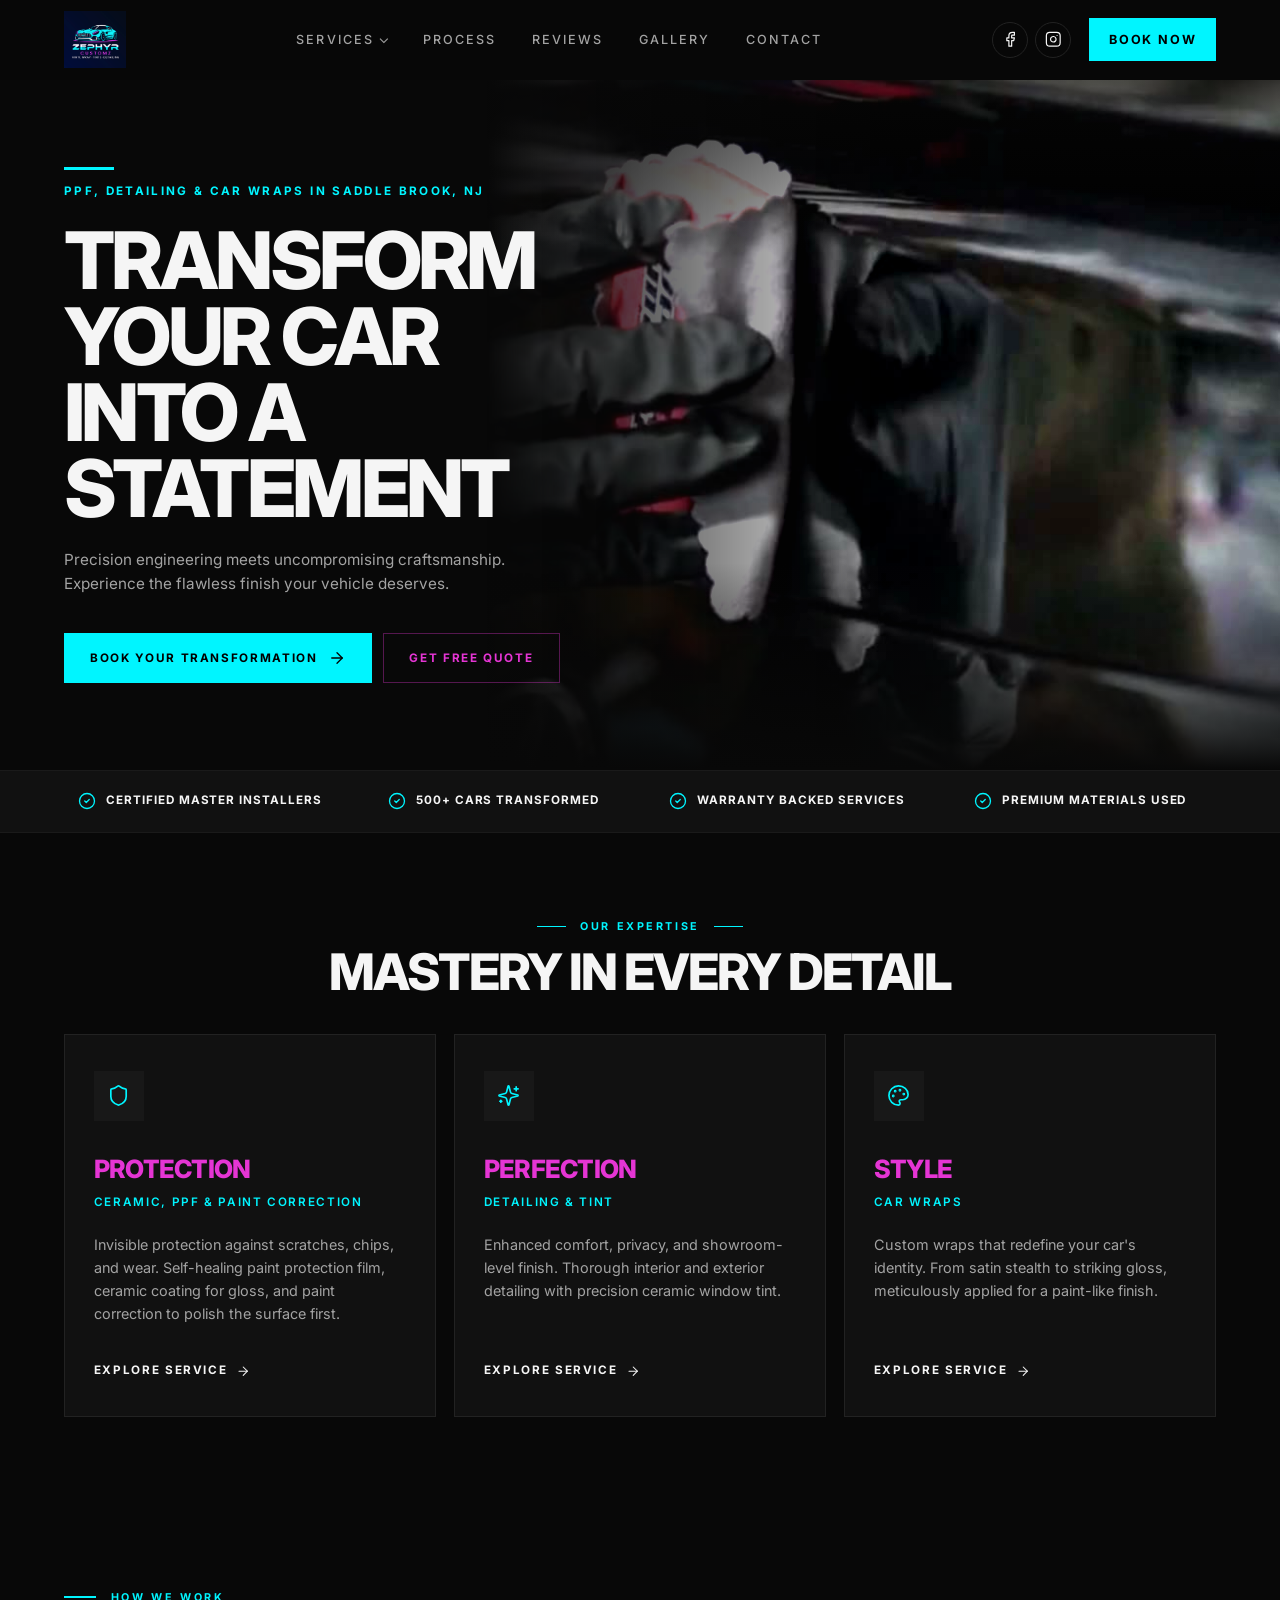
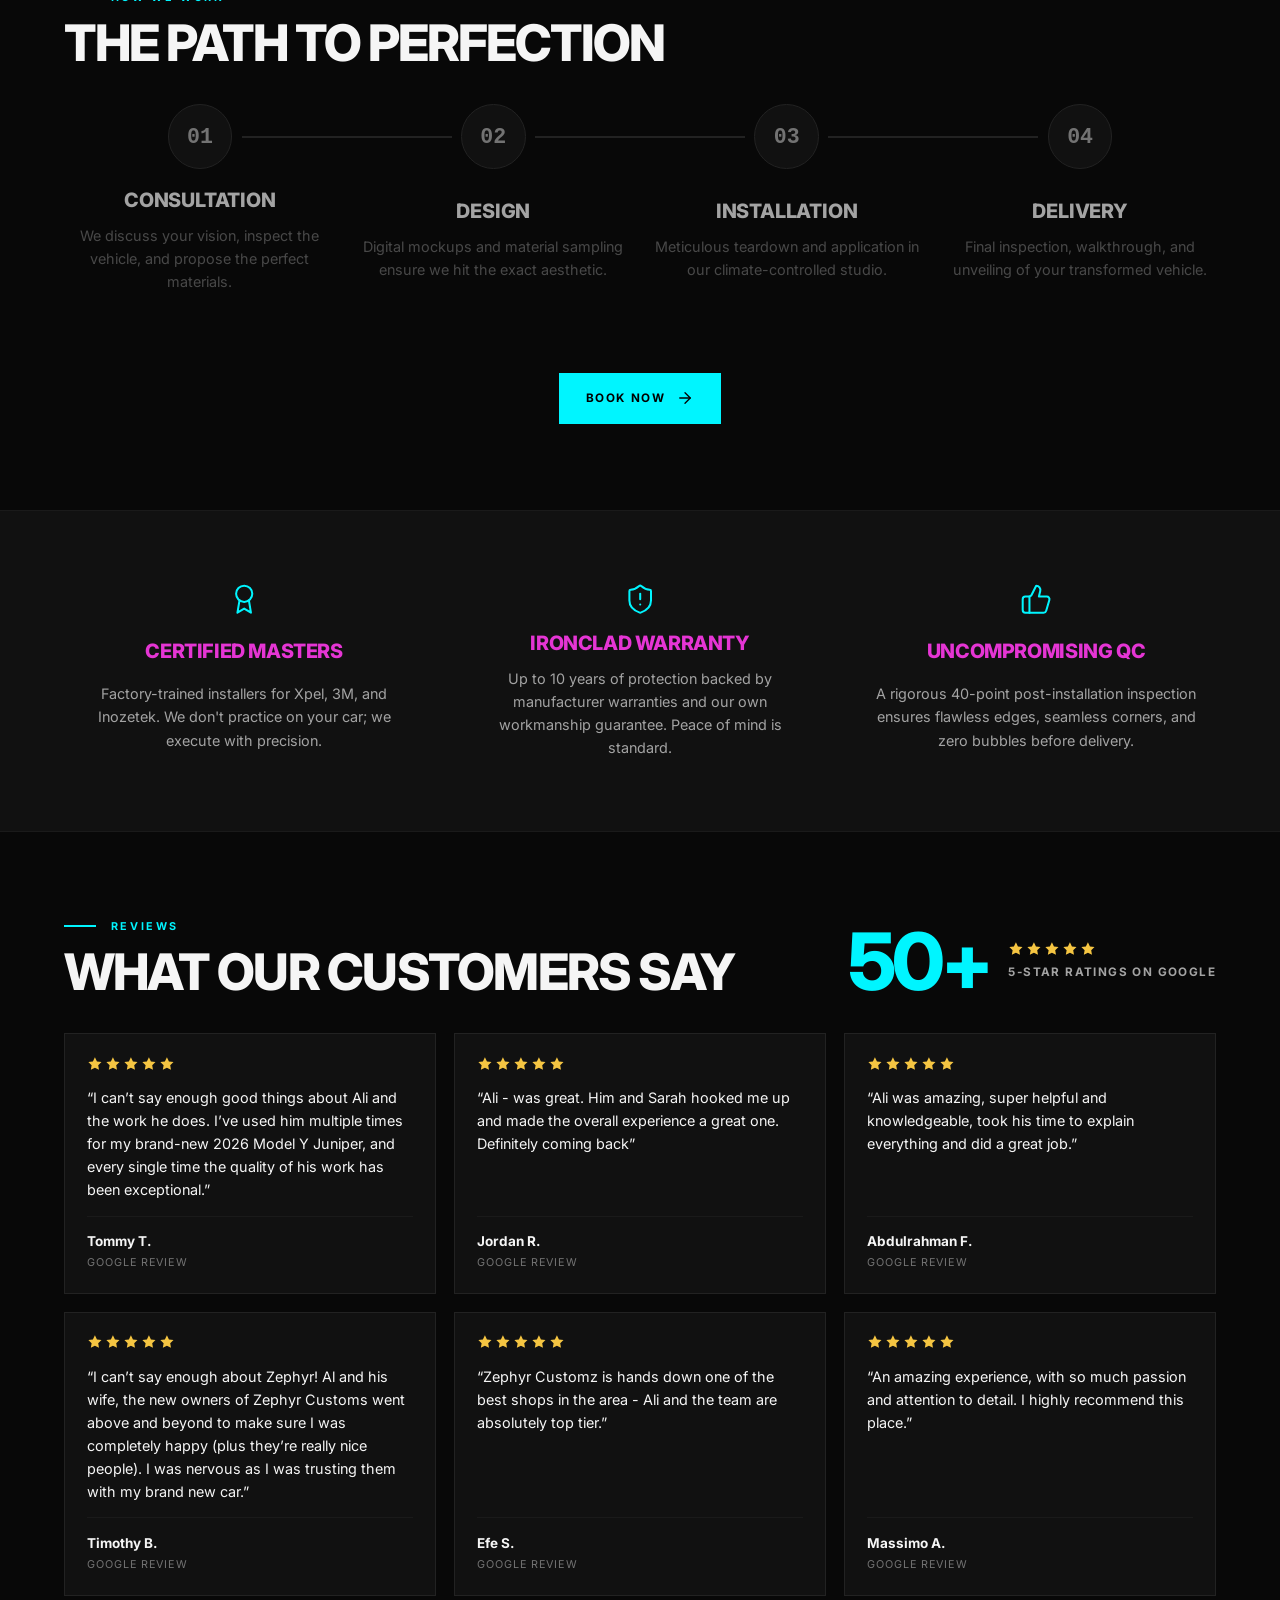
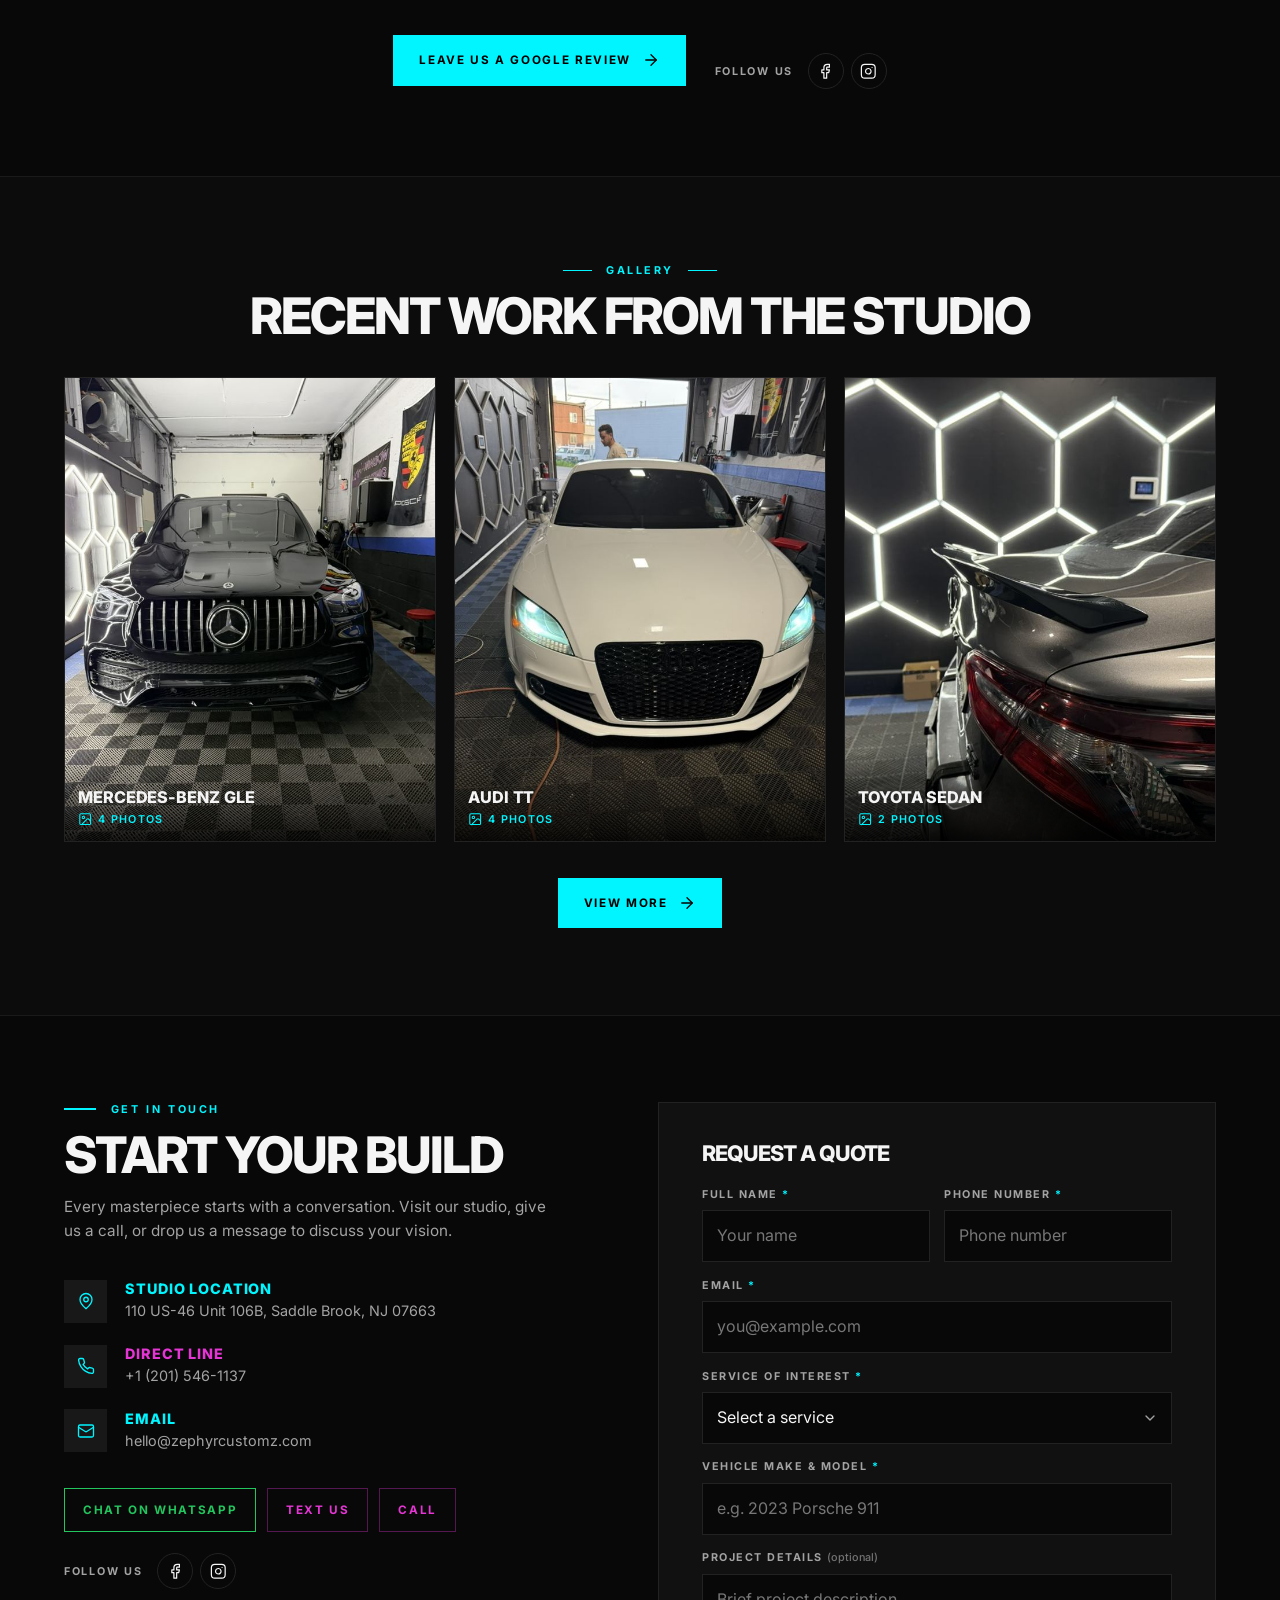
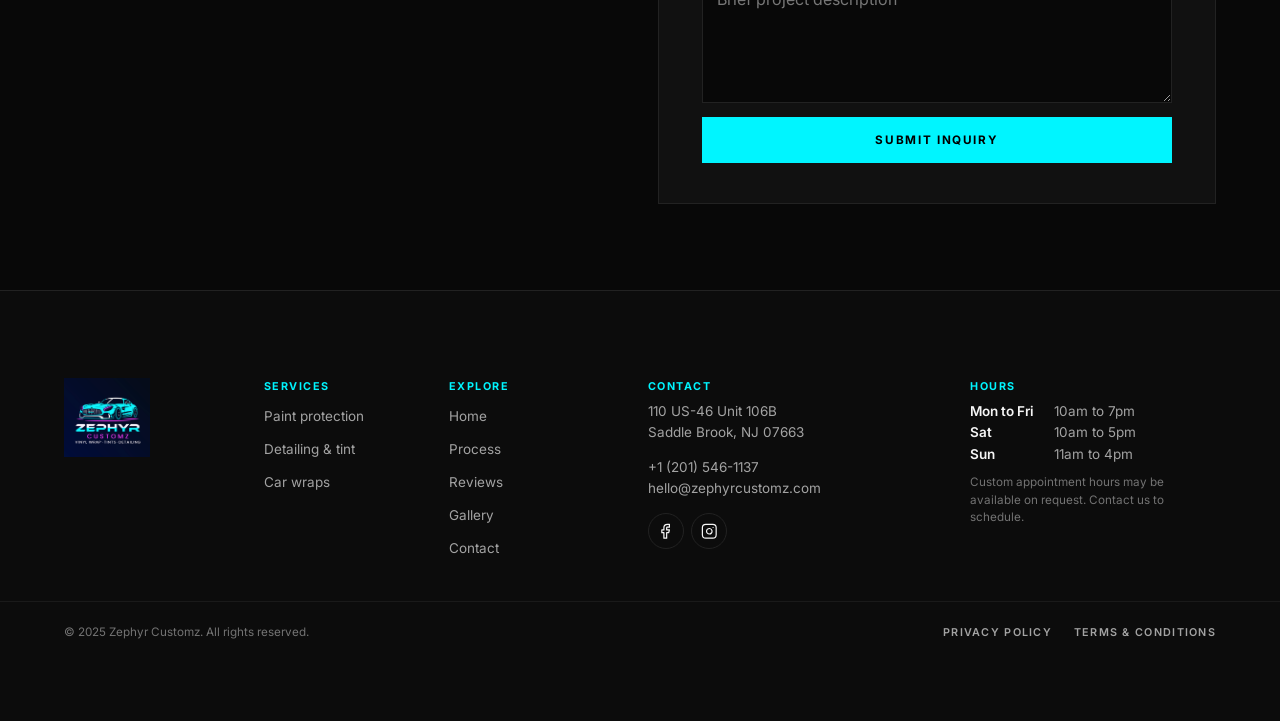
==== index.html @ 871eba05 "Initial commit: Zephyr Customz website Static HTML, CSS and JS site for Zephyr Customz (car wraps, P" ====
<!DOCTYPE html>
<html lang="en">
<head>
<meta charset="utf-8">
<meta name="viewport" content="width=device-width, initial-scale=1, viewport-fit=cover">
<title>PPF, Detailing &amp; Car Wraps in Saddle Brook, NJ | Zephyr Customz</title>
<meta name="description" content="Zephyr Customz is a Saddle Brook, NJ studio for paint protection film (PPF), ceramic coating, paint correction, detailing, tint and custom car wraps. Get a free quote today.">
<meta name="theme-color" content="#080808">
<link rel="canonical" href="https://zephyrcustomz.com/">

<meta property="og:type" content="website">
<meta property="og:site_name" content="Zephyr Customz">
<meta property="og:title" content="PPF, Detailing &amp; Car Wraps in Saddle Brook, NJ | Zephyr Customz">
<meta property="og:description" content="PPF, ceramic coating, paint correction, detailing, tint and custom car wraps in Saddle Brook, NJ. Free quotes.">
<meta property="og:url" content="https://zephyrcustomz.com/">
<meta property="og:image" content="https://zephyrcustomz.com/assets/images/og.jpg">
<meta property="og:image:width" content="1200">
<meta property="og:image:height" content="630">
<meta name="twitter:card" content="summary_large_image">
<meta name="twitter:title" content="PPF, Detailing &amp; Car Wraps in Saddle Brook, NJ | Zephyr Customz">
<meta name="twitter:description" content="PPF, ceramic coating, paint correction, detailing, tint and custom car wraps in Saddle Brook, NJ. Free quotes.">
<meta name="twitter:image" content="https://zephyrcustomz.com/assets/images/og.jpg">

<link rel="icon" href="favicon.svg" type="image/svg+xml">
<link rel="icon" href="favicon.ico" sizes="48x48">
<link rel="icon" href="favicon-32.png" type="image/png" sizes="32x32">
<link rel="apple-touch-icon" href="apple-touch-icon.png">
<link rel="manifest" href="site.webmanifest">

<link rel="preconnect" href="https://fonts.googleapis.com">
<link rel="preconnect" href="https://fonts.gstatic.com" crossorigin>
<link href="https://fonts.googleapis.com/css2?family=Inter:wght@400;500;600;700;800&display=swap" rel="stylesheet">
<link rel="stylesheet" href="css/style.css">

<script type="application/ld+json">
{
  "@context": "https://schema.org",
  "@type": ["LocalBusiness", "AutomotiveBusiness"],
  "name": "Zephyr Customz",
  "description": "Paint protection film (PPF), ceramic coating, paint correction, detailing, tint and custom car wraps in Saddle Brook, NJ.",
  "url": "https://zephyrcustomz.com/",
  "image": "https://zephyrcustomz.com/assets/images/og.jpg",
  "logo": "https://zephyrcustomz.com/assets/images/logo.png",
  "telephone": "+1-201-546-1137",
  "sameAs": [
    "https://www.facebook.com/p/Zephyr-Customz-61579824745924/",
    "https://www.instagram.com/zephyrcustomznj/"
  ],
  "email": "hello@zephyrcustomz.com",
  "address": {
    "@type": "PostalAddress",
    "streetAddress": "110 US-46 Unit 106B",
    "addressLocality": "Saddle Brook",
    "addressRegion": "NJ",
    "postalCode": "07663",
    "addressCountry": "US"
  },
  "areaServed": "Saddle Brook, NJ and surrounding areas",
  "openingHoursSpecification": [
    { "@type": "OpeningHoursSpecification", "dayOfWeek": ["Monday", "Tuesday", "Wednesday", "Thursday", "Friday"], "opens": "10:00", "closes": "19:00" },
    { "@type": "OpeningHoursSpecification", "dayOfWeek": "Saturday", "opens": "10:00", "closes": "17:00" },
    { "@type": "OpeningHoursSpecification", "dayOfWeek": "Sunday", "opens": "11:00", "closes": "16:00" }
  ],
  "priceRange": "$$"
}
</script>
</head>
<body>

<svg class="sprite" aria-hidden="true" focusable="false" xmlns="http://www.w3.org/2000/svg">
  <symbol id="i-palette" viewBox="0 0 24 24"><circle cx="13.5" cy="6.5" r=".6"/><circle cx="17.5" cy="10.5" r=".6"/><circle cx="8.5" cy="7.5" r=".6"/><circle cx="6.5" cy="12.5" r=".6"/><path d="M12 2C6.5 2 2 6.5 2 12s4.5 10 10 10c.93 0 1.65-.75 1.65-1.69 0-.44-.18-.83-.44-1.12-.29-.29-.44-.65-.44-1.13a1.64 1.64 0 0 1 1.67-1.67h2c3.05 0 5.55-2.5 5.55-5.55C21.97 6.01 17.46 2 12 2z"/></symbol>
  <symbol id="i-shield" viewBox="0 0 24 24"><path d="M20 13c0 5-3.5 7.5-7.66 8.95a1 1 0 0 1-.67-.01C7.5 20.5 4 18 4 13V6a1 1 0 0 1 1-1c2 0 4.5-1.2 6.24-2.72a1.17 1.17 0 0 1 1.52 0C14.51 3.81 17 5 19 5a1 1 0 0 1 1 1z"/></symbol>
  <symbol id="i-shield-check" viewBox="0 0 24 24"><path d="M20 13c0 5-3.5 7.5-7.66 8.95a1 1 0 0 1-.67-.01C7.5 20.5 4 18 4 13V6a1 1 0 0 1 1-1c2 0 4.5-1.2 6.24-2.72a1.17 1.17 0 0 1 1.52 0C14.51 3.81 17 5 19 5a1 1 0 0 1 1 1z"/><path d="m9 12 2 2 4-4"/></symbol>
  <symbol id="i-sparkles" viewBox="0 0 24 24"><path d="M9.94 15.5A2 2 0 0 0 8.5 14.06l-6.14-1.58a.5.5 0 0 1 0-.96L8.5 9.94A2 2 0 0 0 9.94 8.5l1.58-6.14a.5.5 0 0 1 .96 0L14.06 8.5a2 2 0 0 0 1.44 1.44l6.14 1.58a.5.5 0 0 1 0 .96L15.5 14.06a2 2 0 0 0-1.44 1.44l-1.58 6.14a.5.5 0 0 1-.96 0z"/><path d="M20 3v4"/><path d="M22 5h-4"/><path d="M4 17v2"/><path d="M5 18H3"/></symbol>
  <symbol id="i-pin" viewBox="0 0 24 24"><path d="M20 10c0 5-5.54 10.19-7.4 11.8a1 1 0 0 1-1.2 0C9.54 20.19 4 15 4 10a8 8 0 0 1 16 0"/><circle cx="12" cy="10" r="3"/></symbol>
  <symbol id="i-phone" viewBox="0 0 24 24"><path d="M22 16.92v3a2 2 0 0 1-2.18 2 19.79 19.79 0 0 1-8.63-3.07 19.5 19.5 0 0 1-6-6 19.79 19.79 0 0 1-3.07-8.67A2 2 0 0 1 4.11 2h3a2 2 0 0 1 2 1.72c.13.96.36 1.9.7 2.81a2 2 0 0 1-.45 2.11L8.09 9.91a16 16 0 0 0 6 6l1.27-1.27a2 2 0 0 1 2.11-.45c.91.34 1.85.57 2.81.7A2 2 0 0 1 22 16.92z"/></symbol>
  <symbol id="i-mail" viewBox="0 0 24 24"><rect width="20" height="16" x="2" y="4" rx="2"/><path d="m22 7-8.97 5.7a1.94 1.94 0 0 1-2.06 0L2 7"/></symbol>
  <symbol id="i-chat" viewBox="0 0 24 24"><path d="M7.9 20A9 9 0 1 0 4 16.1L2 22z"/></symbol>
  <symbol id="i-sms" viewBox="0 0 24 24"><path d="M21 15a2 2 0 0 1-2 2H7l-4 4V5a2 2 0 0 1 2-2h14a2 2 0 0 1 2 2z"/></symbol>
  <symbol id="i-arrow" viewBox="0 0 24 24"><path d="M5 12h14"/><path d="m12 5 7 7-7 7"/></symbol>
  <symbol id="i-x" viewBox="0 0 24 24"><path d="M18 6 6 18"/><path d="m6 6 12 12"/></symbol>
  <symbol id="i-left" viewBox="0 0 24 24"><path d="m15 18-6-6 6-6"/></symbol>
  <symbol id="i-right" viewBox="0 0 24 24"><path d="m9 18 6-6-6-6"/></symbol>
  <symbol id="i-target" viewBox="0 0 24 24"><circle cx="12" cy="12" r="10"/><path d="M22 12h-4"/><path d="M6 12H2"/><path d="M12 6V2"/><path d="M12 22v-4"/></symbol>
  <symbol id="i-layers" viewBox="0 0 24 24"><path d="M12.83 2.18a2 2 0 0 0-1.66 0L2.6 6.08a1 1 0 0 0 0 1.83l8.58 3.91a2 2 0 0 0 1.66 0l8.58-3.9a1 1 0 0 0 0-1.83z"/><path d="M2 12a1 1 0 0 0 .58.91l8.6 3.91a2 2 0 0 0 1.65 0l8.58-3.9A1 1 0 0 0 22 12"/><path d="M2 17a1 1 0 0 0 .58.91l8.6 3.91a2 2 0 0 0 1.65 0l8.58-3.9A1 1 0 0 0 22 17"/></symbol>
  <symbol id="i-clock" viewBox="0 0 24 24"><circle cx="12" cy="12" r="10"/><path d="M12 6v6l4 2"/></symbol>
  <symbol id="i-image" viewBox="0 0 24 24"><rect width="18" height="18" x="3" y="3" rx="2"/><circle cx="9" cy="9" r="2"/><path d="m21 15-3.09-3.09a2 2 0 0 0-2.82 0L6 21"/></symbol>
  <symbol id="i-facebook" viewBox="0 0 24 24"><path d="M18 2h-3a5 5 0 0 0-5 5v3H7v4h3v8h4v-8h3l1-4h-4V7a1 1 0 0 1 1-1h3z"/></symbol>
  <symbol id="i-instagram" viewBox="0 0 24 24"><rect width="20" height="20" x="2" y="2" rx="5" ry="5"/><path d="M16 11.37A4 4 0 1 1 12.63 8 4 4 0 0 1 16 11.37z"/><path d="M17.5 6.5h.01"/></symbol>
  <symbol id="i-award" viewBox="0 0 24 24"><circle cx="12" cy="8" r="6"/><path d="M15.48 12.89 17 22l-5-3-5 3 1.52-9.11"/></symbol>
  <symbol id="i-shield-alert" viewBox="0 0 24 24"><path d="M20 13c0 5-3.5 7.5-7.66 8.95a1 1 0 0 1-.67-.01C7.5 20.5 4 18 4 13V6a1 1 0 0 1 1-1c2 0 4.5-1.2 6.24-2.72a1.17 1.17 0 0 1 1.52 0C14.51 3.81 17 5 19 5a1 1 0 0 1 1 1z"/><path d="M12 8v4"/><path d="M12 16h.01"/></symbol>
  <symbol id="i-thumbs-up" viewBox="0 0 24 24"><path d="M7 10v12"/><path d="M15 5.88 14 10h5.83a2 2 0 0 1 1.92 2.56l-2.33 8A2 2 0 0 1 17.5 22H4a2 2 0 0 1-2-2v-8a2 2 0 0 1 2-2h2.76a2 2 0 0 0 1.79-1.11L12 2a3.13 3.13 0 0 1 3 3.88Z"/></symbol>
  <symbol id="i-check-circle" viewBox="0 0 24 24"><circle cx="12" cy="12" r="10"/><path d="m9 12 2 2 4-4"/></symbol>
  <symbol id="i-video" viewBox="0 0 24 24"><path d="m16 13 5.22 3.48a.5.5 0 0 0 .78-.42V7.87a.5.5 0 0 0-.75-.43L16 10.5"/><rect x="2" y="6" width="14" height="12" rx="2"/></symbol>
  <symbol id="i-play" viewBox="0 0 24 24"><path d="M6 4v16l14-8z"/></symbol>
  <symbol id="i-star" viewBox="0 0 24 24"><path d="M12 2l3.09 6.26L22 9.27l-5 4.87 1.18 6.88L12 17.77l-6.18 3.25L7 14.14 2 9.27l6.91-1.01z"/></symbol>
</svg>

<a class="skip-link" href="#main">Skip to main content</a>

<header class="site-header" id="top">
  <div class="nav">
    <a class="brand" href="#top" aria-label="Zephyr Customz, back to top">
      <img src="assets/images/logo.png" alt="Zephyr Customz logo" width="64" height="59">
    </a>

    <nav class="nav__menu" id="site-nav" aria-label="Primary">
      <ul>
        <li class="has-sub">
          <a href="#services">Services</a>
          <ul class="subnav" aria-label="Services">
            <li><a href="paint-protection.html"><span class="subnav__title">Paint protection</span><span class="subnav__text">Ceramic, PPF and paint correction</span></a></li>
            <li><a href="detailing-tint.html"><span class="subnav__title">Detailing &amp; tint</span><span class="subnav__text">Showroom finish and ceramic tint</span></a></li>
            <li><a href="car-wraps.html"><span class="subnav__title">Car wraps</span><span class="subnav__text">Color change and custom finishes</span></a></li>
          </ul>
        </li>
        <li><a href="#process">Process</a></li>
        <li><a href="#reviews">Reviews</a></li>
        <li><a href="gallery.html">Gallery</a></li>
        <li><a href="#contact">Contact</a></li>
      </ul>
      <ul class="social social--menu" aria-label="Zephyr Customz on social media">
        <li><a class="social__link" href="https://www.facebook.com/p/Zephyr-Customz-61579824745924/" target="_blank" rel="noopener" aria-label="Zephyr Customz on Facebook"><svg class="icon" aria-hidden="true"><use href="#i-facebook"/></svg></a></li>
        <li><a class="social__link" href="https://www.instagram.com/zephyrcustomznj/" target="_blank" rel="noopener" aria-label="Zephyr Customz on Instagram"><svg class="icon" aria-hidden="true"><use href="#i-instagram"/></svg></a></li>
      </ul>
    </nav>

    <div class="nav__right">
      <ul class="social social--nav" aria-label="Zephyr Customz on social media">
        <li><a class="social__link" href="https://www.facebook.com/p/Zephyr-Customz-61579824745924/" target="_blank" rel="noopener" aria-label="Zephyr Customz on Facebook"><svg class="icon" aria-hidden="true"><use href="#i-facebook"/></svg></a></li>
        <li><a class="social__link" href="https://www.instagram.com/zephyrcustomznj/" target="_blank" rel="noopener" aria-label="Zephyr Customz on Instagram"><svg class="icon" aria-hidden="true"><use href="#i-instagram"/></svg></a></li>
      </ul>
      <a class="btn btn--primary nav__cta" href="#contact">Book now</a>
    </div>

    <button class="nav__toggle" type="button" aria-expanded="false" aria-controls="site-nav" aria-label="Open menu">
      <span class="nav__bars" aria-hidden="true"></span>
    </button>
  </div>
</header>

<main id="main">

  <!-- HERO -->
  <section class="hero" aria-labelledby="hero-title">
    <div class="hero__media" aria-hidden="true">
      <video class="hero__video" id="hero-video" src="assets/video/hero-lg.mp4" poster="assets/video/hero.jpg" autoplay muted loop playsinline preload="auto" width="810" height="1440"></video>
    </div>
    <div class="container hero__inner">
      <h1 id="hero-title" class="hero__title">
        <span class="eyebrow">PPF, detailing &amp; car wraps in Saddle Brook, NJ</span>
        Transform your car into a statement
      </h1>
      <p class="hero__lead">Precision engineering meets uncompromising craftsmanship. Experience the flawless finish your vehicle deserves.</p>
      <div class="hero__actions">
        <a class="btn btn--primary" href="#contact">Book your transformation
          <svg class="icon" aria-hidden="true"><use href="#i-arrow"/></svg>
        </a>
        <a class="btn btn--outline" href="#contact" data-service="Not sure yet">Get free quote</a>
      </div>
    </div>
  </section>

  <!-- TRUST BAR -->
  <div class="trust">
    <ul class="container trust__list">
      <li><svg class="icon" aria-hidden="true"><use href="#i-check-circle"/></svg>Certified master installers</li>
      <li><svg class="icon" aria-hidden="true"><use href="#i-check-circle"/></svg>500+ cars transformed</li>
      <li><svg class="icon" aria-hidden="true"><use href="#i-check-circle"/></svg>Warranty backed services</li>
      <li><svg class="icon" aria-hidden="true"><use href="#i-check-circle"/></svg>Premium materials used</li>
    </ul>
  </div>

  <!-- SERVICES -->
  <section class="section" id="services" aria-labelledby="services-title">
    <div class="container">
      <header class="section__head section__head--center">
        <p class="eyebrow eyebrow--lines">Our expertise</p>
        <h2 id="services-title">Mastery in every detail</h2>
      </header>

      <div class="cards" data-reveal-group>
        <article class="card reveal">
          <span class="card__icon"><svg class="icon" aria-hidden="true"><use href="#i-shield"/></svg></span>
          <h3 class="card__title">Protection</h3>
          <p class="card__sub">Ceramic, PPF &amp; paint correction</p>
          <p class="card__text">Invisible protection against scratches, chips, and wear. Self-healing paint protection film, ceramic coating for gloss, and paint correction to polish the surface first.</p>
          <a class="link-arrow" href="paint-protection.html">Explore service
            <svg class="icon" aria-hidden="true"><use href="#i-arrow"/></svg>
          </a>
        </article>

        <article class="card reveal">
          <span class="card__icon"><svg class="icon" aria-hidden="true"><use href="#i-sparkles"/></svg></span>
          <h3 class="card__title">Perfection</h3>
          <p class="card__sub">Detailing &amp; tint</p>
          <p class="card__text">Enhanced comfort, privacy, and showroom-level finish. Thorough interior and exterior detailing with precision ceramic window tint.</p>
          <a class="link-arrow" href="detailing-tint.html">Explore service
            <svg class="icon" aria-hidden="true"><use href="#i-arrow"/></svg>
          </a>
        </article>

        <article class="card reveal">
          <span class="card__icon"><svg class="icon" aria-hidden="true"><use href="#i-palette"/></svg></span>
          <h3 class="card__title">Style</h3>
          <p class="card__sub">Car wraps</p>
          <p class="card__text">Custom wraps that redefine your car's identity. From satin stealth to striking gloss, meticulously applied for a paint-like finish.</p>
          <a class="link-arrow" href="car-wraps.html">Explore service
            <svg class="icon" aria-hidden="true"><use href="#i-arrow"/></svg>
          </a>
        </article>
      </div>
    </div>
  </section>

  <!-- PROCESS -->
  <section class="section" id="process" aria-labelledby="process-title">
    <div class="container">
      <header class="section__head">
        <p class="eyebrow eyebrow--line">How we work</p>
        <h2 id="process-title">The path to perfection</h2>
      </header>

      <ol class="steps" id="steps">
        <li class="step reveal">
          <span class="step__num" aria-hidden="true">01</span>
          <span class="step__rail" aria-hidden="true"><span class="step__fill"></span></span>
          <div class="step__body"><h3>Consultation</h3><p>We discuss your vision, inspect the vehicle, and propose the perfect materials.</p></div>
        </li>
        <li class="step reveal">
          <span class="step__num" aria-hidden="true">02</span>
          <span class="step__rail" aria-hidden="true"><span class="step__fill"></span></span>
          <div class="step__body"><h3>Design</h3><p>Digital mockups and material sampling ensure we hit the exact aesthetic.</p></div>
        </li>
        <li class="step reveal">
          <span class="step__num" aria-hidden="true">03</span>
          <span class="step__rail" aria-hidden="true"><span class="step__fill"></span></span>
          <div class="step__body"><h3>Installation</h3><p>Meticulous teardown and application in our climate-controlled studio.</p></div>
        </li>
        <li class="step reveal">
          <span class="step__num" aria-hidden="true">04</span>
          <div class="step__body"><h3>Delivery</h3><p>Final inspection, walkthrough, and unveiling of your transformed vehicle.</p></div>
        </li>
      </ol>

      <div class="process__cta reveal">
        <a class="btn btn--primary" href="#contact">Book now
          <svg class="icon" aria-hidden="true"><use href="#i-arrow"/></svg>
        </a>
      </div>
    </div>
  </section>

  <!-- PERKS -->
  <section class="perks" aria-label="Why choose Zephyr Customz">
    <div class="container perks__grid">
      <div class="perk reveal">
        <span class="perk__icon"><svg class="icon" aria-hidden="true"><use href="#i-award"/></svg></span>
        <h3>Certified masters</h3>
        <p>Factory-trained installers for Xpel, 3M, and Inozetek. We don't practice on your car; we execute with precision.</p>
      </div>
      <div class="perk reveal">
        <span class="perk__icon"><svg class="icon" aria-hidden="true"><use href="#i-shield-alert"/></svg></span>
        <h3>Ironclad warranty</h3>
        <p>Up to 10 years of protection backed by manufacturer warranties and our own workmanship guarantee. Peace of mind is standard.</p>
      </div>
      <div class="perk reveal">
        <span class="perk__icon"><svg class="icon" aria-hidden="true"><use href="#i-thumbs-up"/></svg></span>
        <h3>Uncompromising QC</h3>
        <p>A rigorous 40-point post-installation inspection ensures flawless edges, seamless corners, and zero bubbles before delivery.</p>
      </div>
    </div>
  </section>

  <!-- REVIEWS -->
  <section class="section" id="reviews" aria-labelledby="reviews-title">
    <div class="container">
      <header class="reviews__head">
        <div>
          <p class="eyebrow eyebrow--line">Reviews</p>
          <h2 id="reviews-title">What our customers say</h2>
        </div>
        <div class="reviews__score reveal">
          <p class="reviews__big">50+</p>
          <div>
            <div class="review__stars" role="img" aria-label="5 out of 5 stars"><svg class="icon" aria-hidden="true"><use href="#i-star"/></svg><svg class="icon" aria-hidden="true"><use href="#i-star"/></svg><svg class="icon" aria-hidden="true"><use href="#i-star"/></svg><svg class="icon" aria-hidden="true"><use href="#i-star"/></svg><svg class="icon" aria-hidden="true"><use href="#i-star"/></svg></div>
            <p class="reviews__sub">5-star ratings on Google</p>
          </div>
        </div>
      </header>

      <ul class="reviews__track" tabindex="0" aria-label="Customer reviews, scroll sideways for more">
        <li class="review reveal">
          <figure>
            <div class="review__stars" role="img" aria-label="5 out of 5 stars"><svg class="icon" aria-hidden="true"><use href="#i-star"/></svg><svg class="icon" aria-hidden="true"><use href="#i-star"/></svg><svg class="icon" aria-hidden="true"><use href="#i-star"/></svg><svg class="icon" aria-hidden="true"><use href="#i-star"/></svg><svg class="icon" aria-hidden="true"><use href="#i-star"/></svg></div>
            <blockquote><p>&ldquo;I can&rsquo;t say enough good things about Ali and the work he does. I&rsquo;ve used him multiple times for my brand-new 2026 Model Y Juniper, and every single time the quality of his work has been exceptional.&rdquo;</p></blockquote>
            <figcaption><strong>Tommy T.</strong><span>Google review</span></figcaption>
          </figure>
        </li>
        <li class="review reveal">
          <figure>
            <div class="review__stars" role="img" aria-label="5 out of 5 stars"><svg class="icon" aria-hidden="true"><use href="#i-star"/></svg><svg class="icon" aria-hidden="true"><use href="#i-star"/></svg><svg class="icon" aria-hidden="true"><use href="#i-star"/></svg><svg class="icon" aria-hidden="true"><use href="#i-star"/></svg><svg class="icon" aria-hidden="true"><use href="#i-star"/></svg></div>
            <blockquote><p>&ldquo;Ali - was great. Him and Sarah hooked me up and made the overall experience a great one. Definitely coming back&rdquo;</p></blockquote>
            <figcaption><strong>Jordan R.</strong><span>Google review</span></figcaption>
          </figure>
        </li>
        <li class="review reveal">
          <figure>
            <div class="review__stars" role="img" aria-label="5 out of 5 stars"><svg class="icon" aria-hidden="true"><use href="#i-star"/></svg><svg class="icon" aria-hidden="true"><use href="#i-star"/></svg><svg class="icon" aria-hidden="true"><use href="#i-star"/></svg><svg class="icon" aria-hidden="true"><use href="#i-star"/></svg><svg class="icon" aria-hidden="true"><use href="#i-star"/></svg></div>
            <blockquote><p>&ldquo;Ali was amazing, super helpful and knowledgeable, took his time to explain everything and did a great job.&rdquo;</p></blockquote>
            <figcaption><strong>Abdulrahman F.</strong><span>Google review</span></figcaption>
          </figure>
        </li>
        <li class="review reveal">
          <figure>
            <div class="review__stars" role="img" aria-label="5 out of 5 stars"><svg class="icon" aria-hidden="true"><use href="#i-star"/></svg><svg class="icon" aria-hidden="true"><use href="#i-star"/></svg><svg class="icon" aria-hidden="true"><use href="#i-star"/></svg><svg class="icon" aria-hidden="true"><use href="#i-star"/></svg><svg class="icon" aria-hidden="true"><use href="#i-star"/></svg></div>
            <blockquote><p>&ldquo;I can&rsquo;t say enough about Zephyr! Al and his wife, the new owners of Zephyr Customs went above and beyond to make sure I was completely happy (plus they&rsquo;re really nice people). I was nervous as I was trusting them with my brand new car.&rdquo;</p></blockquote>
            <figcaption><strong>Timothy B.</strong><span>Google review</span></figcaption>
          </figure>
        </li>
        <li class="review reveal">
          <figure>
            <div class="review__stars" role="img" aria-label="5 out of 5 stars"><svg class="icon" aria-hidden="true"><use href="#i-star"/></svg><svg class="icon" aria-hidden="true"><use href="#i-star"/></svg><svg class="icon" aria-hidden="true"><use href="#i-star"/></svg><svg class="icon" aria-hidden="true"><use href="#i-star"/></svg><svg class="icon" aria-hidden="true"><use href="#i-star"/></svg></div>
            <blockquote><p>&ldquo;Zephyr Customz is hands down one of the best shops in the area - Ali and the team are absolutely top tier.&rdquo;</p></blockquote>
            <figcaption><strong>Efe S.</strong><span>Google review</span></figcaption>
          </figure>
        </li>
        <li class="review reveal">
          <figure>
            <div class="review__stars" role="img" aria-label="5 out of 5 stars"><svg class="icon" aria-hidden="true"><use href="#i-star"/></svg><svg class="icon" aria-hidden="true"><use href="#i-star"/></svg><svg class="icon" aria-hidden="true"><use href="#i-star"/></svg><svg class="icon" aria-hidden="true"><use href="#i-star"/></svg><svg class="icon" aria-hidden="true"><use href="#i-star"/></svg></div>
            <blockquote><p>&ldquo;An amazing experience, with so much passion and attention to detail. I highly recommend this place.&rdquo;</p></blockquote>
            <figcaption><strong>Massimo A.</strong><span>Google review</span></figcaption>
          </figure>
        </li>
      </ul>

      <div class="reviews__cta">
        <a class="btn btn--primary" href="https://share.google/Gs3gMd35PCqAYPMAD" target="_blank" rel="noopener">Leave us a Google review
          <svg class="icon" aria-hidden="true"><use href="#i-arrow"/></svg>
        </a>
        <div class="follow follow--inline">
          <span class="follow__label">Follow us</span>
          <ul class="social social--reviews" aria-label="Zephyr Customz on social media">
        <li><a class="social__link" href="https://www.facebook.com/p/Zephyr-Customz-61579824745924/" target="_blank" rel="noopener" aria-label="Zephyr Customz on Facebook"><svg class="icon" aria-hidden="true"><use href="#i-facebook"/></svg></a></li>
        <li><a class="social__link" href="https://www.instagram.com/zephyrcustomznj/" target="_blank" rel="noopener" aria-label="Zephyr Customz on Instagram"><svg class="icon" aria-hidden="true"><use href="#i-instagram"/></svg></a></li>
      </ul>
        </div>
      </div>
    </div>
  </section>

  <!-- GALLERY -->
  <section class="section section--alt" id="gallery" aria-labelledby="gallery-title">
    <div class="container">
      <header class="section__head section__head--center">
        <p class="eyebrow eyebrow--lines">Gallery</p>
        <h2 id="gallery-title">Recent work from the studio</h2>
      </header>

      <ul class="gallery gallery--preview" id="gallery-grid">
        <li class="reveal">
          <button class="project" type="button" data-project="mercedes-gle" aria-haspopup="dialog">
            <img src="assets/images/projects/mercedes-gle/01-thumb.jpg" alt="Black Mercedes-Benz GLE in the Zephyr Customz studio" width="640" height="800" loading="lazy">
            <span class="project__meta">
              <span class="project__title">Mercedes-Benz GLE</span>
              <span class="project__count"><svg class="icon" aria-hidden="true"><use href="#i-image"/></svg>4 photos</span>
            </span>
          </button>
        </li>
        <li class="reveal">
          <button class="project" type="button" data-project="audi-tt" aria-haspopup="dialog">
            <img src="assets/images/projects/audi-tt/01-thumb.jpg" alt="White Audi TT in the Zephyr Customz studio" width="640" height="800" loading="lazy">
            <span class="project__meta">
              <span class="project__title">Audi TT</span>
              <span class="project__count"><svg class="icon" aria-hidden="true"><use href="#i-image"/></svg>4 photos</span>
            </span>
          </button>
        </li>
        <li class="reveal">
          <button class="project" type="button" data-project="toyota-sedan" aria-haspopup="dialog">
            <img src="assets/images/projects/toyota-sedan/01-thumb.jpg" alt="Gray Toyota sedan under the studio hexagon lights" width="640" height="800" loading="lazy">
            <span class="project__meta">
              <span class="project__title">Toyota sedan</span>
              <span class="project__count"><svg class="icon" aria-hidden="true"><use href="#i-image"/></svg>2 photos</span>
            </span>
          </button>
        </li>
      </ul>

      <div class="gallery__more reveal">
        <a class="btn btn--primary" href="gallery.html">View more
          <svg class="icon" aria-hidden="true"><use href="#i-arrow"/></svg>
        </a>
      </div>
    </div>
  </section>

  <!-- CONTACT -->
  <section class="section" id="contact" aria-labelledby="contact-title">
    <div class="container contact">
      <div class="contact__info reveal">
        <p class="eyebrow eyebrow--line">Get in touch</p>
        <h2 id="contact-title">Start your build</h2>
        <p class="contact__lead">Every masterpiece starts with a conversation. Visit our studio, give us a call, or drop us a message to discuss your vision.</p>

        <ul class="info">
          <li>
            <span class="card__icon card__icon--sm"><svg class="icon" aria-hidden="true"><use href="#i-pin"/></svg></span>
            <div>
              <p class="info__label">Studio location</p>
              <address>110 US-46 Unit 106B, Saddle Brook, NJ 07663</address>
            </div>
          </li>
          <li>
            <span class="card__icon card__icon--sm"><svg class="icon" aria-hidden="true"><use href="#i-phone"/></svg></span>
            <div>
              <p class="info__label info__label--magenta">Direct line</p>
              <a href="tel:+12015461137">+1 (201) 546-1137</a>
            </div>
          </li>
          <li>
            <span class="card__icon card__icon--sm"><svg class="icon" aria-hidden="true"><use href="#i-mail"/></svg></span>
            <div>
              <p class="info__label">Email</p>
              <a href="mailto:hello@zephyrcustomz.com">hello@zephyrcustomz.com</a>
            </div>
          </li>
        </ul>

        <div class="quick">
          <a class="btn btn--wa" href="https://wa.me/12015461137?text=Hi%2C%20I%27m%20interested%20in%20a%20quote." target="_blank" rel="noopener">Chat on WhatsApp</a>
          <a class="btn btn--outline" href="sms:12015461137?&amp;body=Hi%2C%20I%27m%20interested%20in%20a%20quote.">Text us</a>
          <a class="btn btn--outline" href="tel:+12015461137">Call</a>
        </div>
        <div class="follow follow--contact">
          <span class="follow__label">Follow us</span>
          <ul class="social social--contact" aria-label="Zephyr Customz on social media">
        <li><a class="social__link" href="https://www.facebook.com/p/Zephyr-Customz-61579824745924/" target="_blank" rel="noopener" aria-label="Zephyr Customz on Facebook"><svg class="icon" aria-hidden="true"><use href="#i-facebook"/></svg></a></li>
        <li><a class="social__link" href="https://www.instagram.com/zephyrcustomznj/" target="_blank" rel="noopener" aria-label="Zephyr Customz on Instagram"><svg class="icon" aria-hidden="true"><use href="#i-instagram"/></svg></a></li>
      </ul>
        </div>
      </div>

      <form class="form reveal" id="quote-form" novalidate>
        <h3 class="form__title">Request a quote</h3>

        <div class="form__row">
          <div class="field">
            <label for="f-name">Full name <span class="req" aria-hidden="true">*</span></label>
            <input id="f-name" name="name" type="text" autocomplete="name" autocapitalize="words" required aria-required="true" placeholder="Your name">
          </div>
          <div class="field">
            <label for="f-phone">Phone number <span class="req" aria-hidden="true">*</span></label>
            <input id="f-phone" name="phone" type="tel" autocomplete="tel" inputmode="tel" required aria-required="true" placeholder="Phone number">
          </div>
        </div>

        <div class="field">
          <label for="f-email">Email <span class="req" aria-hidden="true">*</span></label>
          <input id="f-email" name="email" type="email" autocomplete="email" required aria-required="true" placeholder="you@example.com">
        </div>

        <div class="field">
          <label for="f-service">Service of interest <span class="req" aria-hidden="true">*</span></label>
          <select id="f-service" name="service" required aria-required="true">
            <option value="">Select a service</option>
            <option>Paint protection film (PPF)</option>
            <option>Ceramic coating</option>
            <option>Paint correction (polish)</option>
            <option>Detailing &amp; tint</option>
            <option>Car wrap</option>
            <option>Not sure yet</option>
          </select>
        </div>

        <div class="field">
          <label for="f-vehicle">Vehicle make &amp; model <span class="req" aria-hidden="true">*</span></label>
          <input id="f-vehicle" name="vehicle" type="text" autocapitalize="words" required aria-required="true" placeholder="e.g. 2023 Porsche 911">
        </div>

        <div class="field">
          <label for="f-details">Project details <span class="opt">(optional)</span></label>
          <textarea id="f-details" name="details" rows="4" placeholder="Brief project description"></textarea>
        </div>

        <div class="hp" aria-hidden="true">
          <label for="f-botcheck">Leave this field empty</label>
          <input id="f-botcheck" name="botcheck" type="text" tabindex="-1" autocomplete="off">
        </div>

        <p class="form__msg form__msg--error" id="form-error" role="alert" hidden></p>
        <p class="form__msg form__msg--ok" id="form-success" role="status" hidden>Thank you. Your inquiry was sent and we will be in touch soon.</p>

        <button class="btn btn--primary btn--block" type="submit" id="form-submit">Submit inquiry</button>
      </form>
    </div>
  </section>

</main>

<footer class="site-footer">
  <div class="container footer">
    <div class="footer__brand">
      <a href="#top" aria-label="Zephyr Customz, back to top">
        <img src="assets/images/logo.png" alt="Zephyr Customz logo" width="96" height="89" loading="lazy">
      </a>
    </div>

    <div class="footer__links">
      <nav class="footer__col footer__nav" aria-label="Services">
        <p class="footer__label">Services</p>
        <ul>
          <li><a href="paint-protection.html">Paint protection</a></li>
          <li><a href="detailing-tint.html">Detailing &amp; tint</a></li>
          <li><a href="car-wraps.html">Car wraps</a></li>
        </ul>
      </nav>
      <nav class="footer__col footer__nav" aria-label="Explore">
        <p class="footer__label">Explore</p>
        <ul>
          <li><a href="#top">Home</a></li>
          <li><a href="#process">Process</a></li>
          <li><a href="#reviews">Reviews</a></li>
          <li><a href="gallery.html">Gallery</a></li>
          <li><a href="#contact">Contact</a></li>
        </ul>
      </nav>
    </div>

    <div class="footer__col footer__contact">
      <p class="footer__label">Contact</p>
      <address>
        110 US-46 Unit 106B<br>Saddle Brook, NJ 07663
      </address>
      <p>
        <a href="tel:+12015461137">+1 (201) 546-1137</a><br>
        <a href="mailto:hello@zephyrcustomz.com">hello@zephyrcustomz.com</a>
      </p>
      <ul class="social social--footer" aria-label="Zephyr Customz on social media">
        <li><a class="social__link" href="https://www.facebook.com/p/Zephyr-Customz-61579824745924/" target="_blank" rel="noopener" aria-label="Zephyr Customz on Facebook"><svg class="icon" aria-hidden="true"><use href="#i-facebook"/></svg></a></li>
        <li><a class="social__link" href="https://www.instagram.com/zephyrcustomznj/" target="_blank" rel="noopener" aria-label="Zephyr Customz on Instagram"><svg class="icon" aria-hidden="true"><use href="#i-instagram"/></svg></a></li>
      </ul>
    </div>

    <div class="footer__col footer__hours">
      <p class="footer__label">Hours</p>
      <ul>
        <li><span>Mon to Fri</span> 10am to 7pm</li>
        <li><span>Sat</span> 10am to 5pm</li>
        <li><span>Sun</span> 11am to 4pm</li>
      </ul>
      <p class="footer__note">Custom appointment hours may be available on request. Contact us to schedule.</p>
    </div>
  </div>
  <div class="container footer__bottom">
    <p class="footer__copy">&copy; <span id="year">2025</span> Zephyr Customz. All rights reserved.</p>
    <nav class="footer__legal" aria-label="Legal">
      <a href="privacy-policy.html">Privacy Policy</a>
      <a href="terms-and-conditions.html">Terms &amp; Conditions</a>
    </nav>
  </div>
</footer>

<dialog class="viewer" id="viewer" aria-labelledby="viewer-title">
  <div class="viewer__card">
    <button class="viewer__btn viewer__close" type="button" id="viewer-close" aria-label="Close gallery" autofocus>
      <svg class="icon" aria-hidden="true"><use href="#i-x"/></svg>
    </button>

    <div class="viewer__media">
      <p class="viewer__count" id="viewer-count" aria-live="polite"></p>
      <div class="viewer__stage">
        <button class="viewer__btn viewer__nav viewer__nav--prev" type="button" id="viewer-prev" aria-label="Previous">
          <svg class="icon" aria-hidden="true"><use href="#i-left"/></svg>
        </button>
        <img class="viewer__img" id="viewer-img" src="" alt="">
        <video class="viewer__video" id="viewer-video" controls muted loop playsinline preload="metadata" hidden></video>
        <button class="viewer__btn viewer__nav viewer__nav--next" type="button" id="viewer-next" aria-label="Next">
          <svg class="icon" aria-hidden="true"><use href="#i-right"/></svg>
        </button>
      </div>
      <p class="viewer__caption" id="viewer-caption"></p>
      <ul class="viewer__thumbs" id="viewer-thumbs" aria-label="Project media"></ul>
    </div>

    <div class="viewer__info">
      <p class="viewer__tag" id="viewer-tag"></p>
      <h3 class="viewer__title" id="viewer-title"></h3>
      <p class="viewer__desc" id="viewer-desc"></p>
      <div class="viewer__details" id="viewer-details">
        <p class="viewer__label">Details</p>
        <ul class="viewer__chips" id="viewer-chips"></ul>
      </div>
      <div class="viewer__actions">
        <a class="btn btn--primary btn--block" id="viewer-book" href="#contact" data-service="Not sure yet">Book this service</a>
        <a class="btn btn--outline btn--block" id="viewer-text" href="sms:12015461137"><span class="viewer__lbl-lg">Text +1 (201) 546-1137</span><span class="viewer__lbl-sm">Text us</span></a>
      </div>
    </div>
  </div>
</dialog>

<script src="https://widgets.leadconnectorhq.com/loader.js" data-resources-url="https://widgets.leadconnectorhq.com/chat-widget/loader.js" data-widget-id="69d97dedd0d6ea7be0018abc" data-source="WEB_USER"></script>
<script src="js/main.js" defer></script>
</body>
</html>
---- css/style.css ----
/* Zephyr Customz - static site styles. Mobile-first. */

:root {
  --bg: #080808;
  --bg-alt: #0c0c0c;
  --surface: #111111;
  --surface-2: #181818;
  --line: #222222;
  --line-soft: #1a1a1a;
  --text: #f5f5f5;
  --muted: #a3a3a3;
  --faint: #737373;
  --cyan: #00f5ff;
  --cyan-dim: rgba(0, 245, 255, 0.35);
  --magenta: #e535d4;
  --magenta-dim: rgba(229, 53, 212, 0.35);
  --wa: #22c55e;
  --error: #ff6b6b;

  --font: "Inter", system-ui, -apple-system, "Segoe UI", Roboto, Helvetica, Arial, sans-serif;

  --space-1: 0.5rem;
  --space-2: 1rem;
  --space-3: 1.5rem;
  --space-4: 2.5rem;
  --space-5: 3.25rem;
  --space-6: 6rem;
  --gutter: 1.25rem;
  --max: none;

  --nav-h: 4.5rem;
  --ease: cubic-bezier(0.22, 1, 0.36, 1);
}

*,
*::before,
*::after { box-sizing: border-box; }

html {
  scroll-behavior: smooth;
  scroll-padding-top: calc(var(--nav-h) + 1rem);
  -webkit-text-size-adjust: 100%;
}

body {
  margin: 0;
  background: var(--bg);
  color: var(--text);
  font-family: var(--font);
  font-size: 1rem;
  line-height: 1.6;
  overflow-x: hidden;
}

img { max-width: 100%; height: auto; display: block; }
[hidden] { display: none !important; }
a { color: inherit; }
a, button { -webkit-tap-highlight-color: transparent; touch-action: manipulation; }
ul, ol { margin: 0; padding: 0; list-style: none; }
h1, h2, h3, p, dl, dd, figure, address { margin: 0; }
address { font-style: normal; }
button, input, select, textarea { font: inherit; color: inherit; }
button { cursor: pointer; }

:focus-visible {
  outline: 2px solid var(--cyan);
  outline-offset: 3px;
}

.sprite { position: absolute; width: 0; height: 0; overflow: hidden; }

.icon {
  width: 1.25rem;
  height: 1.25rem;
  flex: none;
  fill: none;
  stroke: currentColor;
  stroke-width: 1.75;
  stroke-linecap: round;
  stroke-linejoin: round;
}

.container {
  width: 100%;
  max-width: var(--max);
  margin-inline: auto;
  padding-inline: var(--gutter);
}

.skip-link {
  position: absolute;
  left: var(--space-2);
  top: -4rem;
  z-index: 100;
  padding: 0.75rem 1rem;
  background: var(--cyan);
  color: #000;
  font-weight: 700;
  text-decoration: none;
}
.skip-link:focus { top: var(--space-2); }

/* ---------- Header / nav ---------- */
.site-header {
  position: sticky;
  top: 0;
  z-index: 50;
  background: rgba(8, 8, 8, 0.92);
  -webkit-backdrop-filter: blur(12px);
  backdrop-filter: blur(12px);
  border-bottom: 1px solid transparent;
  transition: box-shadow 0.3s, border-color 0.3s;
}
.site-header.is-scrolled {
  border-bottom-color: var(--line);
  box-shadow: 0 8px 30px rgba(0, 0, 0, 0.6);
}

.nav {
  position: relative;
  display: flex;
  align-items: center;
  justify-content: space-between;
  gap: var(--space-2);
  max-width: var(--max);
  height: var(--nav-h);
  margin-inline: auto;
  padding-inline: var(--gutter);
}

.brand { display: block; flex: none; line-height: 0; }
.brand img { width: auto; height: 3.25rem; }

.nav__right { margin-left: auto; display: flex; align-items: center; gap: 1rem; }
.nav__cta { padding: 0.7rem 1rem; font-size: 0.75rem; }

.nav__menu {
  position: absolute;
  top: 100%;
  left: 0;
  right: 0;
  display: none;
  background: var(--bg);
  border-bottom: 1px solid var(--line);
  box-shadow: 0 20px 40px rgba(0, 0, 0, 0.6);
}
.nav__menu.is-open { display: block; }
.nav__menu > ul:not(.social) { padding: var(--space-1) var(--gutter) var(--space-2); }
.nav__menu > ul:not(.social) a {
  display: block;
  padding: 0.9rem 0;
  border-bottom: 1px solid var(--line-soft);
  font-size: 0.8125rem;
  font-weight: 500;
  letter-spacing: 0.16em;
  text-transform: uppercase;
  text-decoration: none;
  color: var(--muted);
  transition: color 0.2s;
}
.nav__menu > ul:not(.social) a:hover { color: var(--cyan); }

.nav__toggle {
  flex: none;
  width: 2.75rem;
  height: 2.75rem;
  display: grid;
  place-items: center;
  background: transparent;
  border: 1px solid var(--line);
}
.nav__bars,
.nav__bars::before,
.nav__bars::after {
  display: block;
  width: 1.25rem;
  height: 2px;
  background: var(--text);
  transition: transform 0.3s var(--ease), opacity 0.2s;
}
.nav__bars { position: relative; }
.nav__bars::before,
.nav__bars::after { content: ""; position: absolute; left: 0; }
.nav__bars::before { top: -6px; }
.nav__bars::after { top: 6px; }
.nav__toggle[aria-expanded="true"] .nav__bars { background: transparent; }
.nav__toggle[aria-expanded="true"] .nav__bars::before { transform: translateY(6px) rotate(45deg); }
.nav__toggle[aria-expanded="true"] .nav__bars::after { transform: translateY(-6px) rotate(-45deg); }

/* ---------- Buttons ---------- */
.btn {
  display: inline-flex;
  align-items: center;
  justify-content: center;
  gap: 0.75rem;
  padding: 1.05rem 1.75rem;
  border: 1px solid transparent;
  font-size: 0.8125rem;
  font-weight: 700;
  letter-spacing: 0.14em;
  text-transform: uppercase;
  text-decoration: none;
  line-height: 1.2;
  text-align: center;
  transition: background 0.2s, color 0.2s, border-color 0.2s, transform 0.2s var(--ease);
}
.btn:active { transform: translateY(1px); }
.btn--primary { background: var(--cyan); color: #000; }
.btn--primary:hover { background: #7dfbff; }
.btn--outline { background: transparent; color: var(--magenta); border-color: var(--magenta-dim); }
.btn--outline:hover { border-color: var(--magenta); background: rgba(229, 53, 212, 0.08); }
.btn--wa { background: transparent; color: var(--wa); border-color: var(--wa); }
.btn--wa:hover { background: rgba(34, 197, 94, 0.1); }
.btn--block { width: 100%; }

.link-arrow {
  display: inline-flex;
  align-items: center;
  gap: 0.6rem;
  font-size: 0.8125rem;
  font-weight: 700;
  letter-spacing: 0.14em;
  text-transform: uppercase;
  text-decoration: none;
  color: var(--text);
  transition: color 0.2s, gap 0.2s var(--ease);
}
.link-arrow:hover { color: var(--cyan); gap: 0.9rem; }
.link-arrow .icon { width: 1rem; height: 1rem; }

/* ---------- Type helpers ---------- */
.eyebrow {
  display: block;
  font-size: 0.75rem;
  font-weight: 700;
  letter-spacing: 0.24em;
  text-transform: uppercase;
  color: var(--cyan);
  line-height: 1.4;
}
.eyebrow--line,
.eyebrow--lines {
  display: flex;
  align-items: center;
  gap: 1rem;
}
.eyebrow--line::before,
.eyebrow--lines::before,
.eyebrow--lines::after {
  content: "";
  flex: none;
  width: 2.25rem;
  height: 2px;
  background: var(--cyan);
}
.eyebrow--lines { justify-content: center; }
.eyebrow--lines::before,
.eyebrow--lines::after { width: 2rem; height: 1px; }

h1, h2, h3 { font-weight: 800; text-transform: uppercase; letter-spacing: -0.035em; line-height: 1; }

/* ---------- Hero ---------- */
.hero {
  position: relative;
  isolation: isolate;
  min-height: 34rem;
  display: flex;
  align-items: center;
  padding-block: var(--space-5);
  overflow: hidden;
}
.hero__media {
  position: absolute;
  inset: 0;
  z-index: -1;
}
.hero__media video {
  width: 100%;
  height: 100%;
  object-fit: cover;
  object-position: 50% 50%;
  opacity: 0.62;
  filter: saturate(1.05) contrast(1.1) brightness(1.3);
}
.hero__media::after {
  content: "";
  position: absolute;
  inset: 0;
  background:
    linear-gradient(180deg, rgba(8, 8, 8, 0.5) 0%, rgba(8, 8, 8, 0.15) 45%, var(--bg) 100%),
    linear-gradient(90deg, rgba(8, 8, 8, 0.78) 0%, rgba(8, 8, 8, 0.4) 60%, rgba(8, 8, 8, 0) 100%);
}
.hero__title {
  font-size: clamp(2.6rem, 11.5vw, 5.5rem);
  line-height: 0.96;
  letter-spacing: -0.045em;
  max-width: 13ch;
}
.hero__title .eyebrow {
  margin-bottom: var(--space-3);
  font-size: 0.75rem;
  letter-spacing: 0.2em;
  font-weight: 700;
  line-height: 1.5;
  max-width: 40rem;
}
.hero__title .eyebrow::before {
  content: "";
  display: block;
  width: 3.5rem;
  height: 3px;
  margin-bottom: 0.9rem;
  background: var(--cyan);
}
.hero__lead {
  margin-top: var(--space-3);
  max-width: 34rem;
  font-size: 1.0625rem;
  color: var(--muted);
}
.hero__actions {
  display: flex;
  flex-direction: column;
  gap: 0.75rem;
  margin-top: var(--space-4);
}

/* ---------- Sections ---------- */
.section { padding-block: var(--space-5); }
.section--alt { background: var(--bg-alt); border-block: 1px solid var(--line-soft); }

.section__head { margin-bottom: var(--space-4); }
.section__head--center { text-align: center; }
.section__head h2,
.about h2,
.contact h2 {
  margin-top: 0.9rem;
  font-size: clamp(2rem, 7vw, 3.5rem);
  letter-spacing: -0.04em;
}
.section__note {
  max-width: 38rem;
  margin: var(--space-2) auto 0;
  color: var(--muted);
}

/* ---------- Cards ---------- */
.cards { display: grid; gap: var(--space-2); }

.card {
  display: flex;
  flex-direction: column;
  align-items: flex-start;
  padding: 2rem 1.5rem;
  background: var(--surface);
  border: 1px solid var(--line);
  transition: border-color 0.3s, transform 0.4s var(--ease);
}
.card:hover { border-color: var(--cyan-dim); }

.card__icon {
  display: grid;
  place-items: center;
  width: 3.5rem;
  height: 3.5rem;
  background: var(--surface-2);
  color: var(--cyan);
}
.card__icon .icon { width: 1.6rem; height: 1.6rem; }
.card__icon--sm { width: 3rem; height: 3rem; flex: none; }
.card__icon--sm .icon { width: 1.25rem; height: 1.25rem; }

.card__title {
  margin-top: var(--space-4);
  font-size: 1.75rem;
  color: var(--magenta);
  letter-spacing: -0.03em;
}
.card__sub {
  margin-top: 0.75rem;
  font-size: 0.8125rem;
  font-weight: 600;
  letter-spacing: 0.14em;
  text-transform: uppercase;
  color: var(--cyan);
}
.card__text {
  flex: 1;
  margin-block: var(--space-3) var(--space-4);
  color: var(--muted);
}

.card--package .card__title { margin-top: 0; }
.card--lead { border-color: var(--cyan-dim); background: linear-gradient(180deg, #0f1516 0%, var(--surface) 60%); }

.ticks { flex: 1; margin-block: var(--space-3) var(--space-4); display: grid; gap: 0.75rem; }
.ticks li {
  position: relative;
  padding-left: 1.5rem;
  color: var(--muted);
}
.ticks li::before {
  content: "";
  position: absolute;
  left: 0;
  top: 0.6em;
  width: 0.6rem;
  height: 2px;
  background: var(--cyan);
}
.card--package .btn { align-self: stretch; }

/* ---------- About ---------- */
.about { display: grid; gap: var(--space-4); align-items: center; }
.about__copy p:not(.eyebrow) { margin-top: var(--space-2); max-width: 38rem; color: var(--muted); }
.facts { display: grid; gap: 1px; background: var(--line); border: 1px solid var(--line); }
.facts div { padding: 1.25rem 1.5rem; background: var(--surface); }
.facts dt {
  font-size: 0.6875rem;
  font-weight: 700;
  letter-spacing: 0.2em;
  text-transform: uppercase;
  color: var(--cyan);
}
.facts dd { margin-top: 0.25rem; font-weight: 600; }

/* ---------- Why ---------- */
.why { display: grid; gap: var(--space-4); }
.why li { display: grid; gap: 0.75rem; align-content: start; }
.why h3 { margin-top: 0.5rem; font-size: 1.25rem; letter-spacing: -0.02em; }
.why p { color: var(--muted); }

/* ---------- Process (circles light up along a line while scrolling) ---------- */
.steps { display: grid; max-width: 34rem; margin-top: var(--space-4); margin-inline: 0; }
.step {
  position: relative;
  display: grid;
  grid-template-columns: 4.5rem 1fr;
  column-gap: 1.5rem;
  padding-bottom: var(--space-4);
}
.step:last-child { padding-bottom: 0; }
.step__num {
  position: relative;
  z-index: 1;
  display: grid;
  place-items: center;
  width: 4.5rem;
  height: 4.5rem;
  background: var(--surface);
  border: 1px solid var(--line);
  border-radius: 50%;
  font-family: ui-monospace, "SF Mono", Menlo, Consolas, monospace;
  font-size: 1.5rem;
  font-weight: 700;
  color: var(--faint);
  transition: color 0.4s, border-color 0.4s, background 0.4s, box-shadow 0.6s;
}
.step__rail {
  position: absolute;
  left: 2.19rem;
  top: 4.5rem;
  bottom: 0;
  width: 2px;
  background: var(--line);
}
.step__fill {
  position: absolute;
  inset: 0;
  background: linear-gradient(180deg, var(--cyan), var(--magenta));
  transform: scaleY(0);
  transform-origin: top;
  transition: transform 0.8s var(--ease);
}
.step__body { padding-top: 0.5rem; }
.step__body h3 {
  font-size: 1.375rem;
  letter-spacing: -0.01em;
  color: var(--muted);
  transition: color 0.4s;
}
.step__body p {
  margin-top: 0.5rem;
  color: var(--faint);
  transform: translateY(6px);
  opacity: 0.6;
  transition: color 0.4s, transform 0.6s var(--ease), opacity 0.6s;
}
.step.is-active .step__num {
  background: #0b1618;
  border-color: var(--cyan);
  color: var(--cyan);
  box-shadow: 0 0 0 6px rgba(0, 245, 255, 0.07), 0 0 30px rgba(0, 245, 255, 0.22);
  animation: ring 1s var(--ease) 0.35s 1 both;
  transition-delay: 0.35s;
}
.step.is-active .step__body h3 { color: var(--cyan); transition-delay: 0.35s; }
.step:nth-child(even).is-active .step__body h3 { color: var(--magenta); }
.step.is-active .step__body p { color: var(--muted); transform: none; opacity: 1; transition-delay: 0.45s; }
.step.is-done .step__fill { transform: scaleY(1); }
@keyframes ring {
  0% { box-shadow: 0 0 0 0 rgba(0, 245, 255, 0.55), 0 0 30px rgba(0, 245, 255, 0.22); }
  100% { box-shadow: 0 0 0 20px rgba(0, 245, 255, 0), 0 0 30px rgba(0, 245, 255, 0.22); }
}

/* ---------- Trust bar ---------- */
.trust { background: var(--surface); border-block: 1px solid var(--line-soft); }
.trust__list {
  display: grid;
  grid-template-columns: 1fr 1fr;
  gap: 1rem 1.25rem;
  padding-block: 1.25rem;
}
.trust__list li {
  display: flex;
  align-items: center;
  gap: 0.7rem;
  font-size: 0.75rem;
  font-weight: 700;
  letter-spacing: 0.1em;
  text-transform: uppercase;
  line-height: 1.35;
}
.trust__list .icon { width: 1.25rem; height: 1.25rem; color: var(--cyan); }

/* ---------- Perks ---------- */
.perks { padding-block: var(--space-5); background: var(--surface); border-block: 1px solid var(--line-soft); }
.perks__grid { display: grid; gap: 2rem; }
.perk { display: grid; justify-items: center; gap: 0.9rem; text-align: center; }
.perk__icon { color: var(--cyan); }
.perk__icon .icon { width: 2.25rem; height: 2.25rem; stroke-width: 1.5; }
.perk h3 { font-size: 1.375rem; color: var(--magenta); letter-spacing: -0.02em; }
.perk p { max-width: 24rem; color: var(--muted); }

/* ---------- Reviews ---------- */
.reviews__head { display: grid; gap: var(--space-3); margin-bottom: var(--space-4); }
.reviews__head h2 { margin-top: 0.9rem; font-size: clamp(2rem, 7vw, 3.5rem); }
.reviews__score { display: flex; align-items: center; gap: 1.25rem; }
.reviews__big {
  font-size: clamp(3.5rem, 12vw, 5.5rem);
  font-weight: 800;
  letter-spacing: -0.05em;
  line-height: 0.9;
  color: var(--cyan);
}
.reviews__sub { margin-top: 0.4rem; font-size: 0.8125rem; font-weight: 700; letter-spacing: 0.12em; text-transform: uppercase; color: var(--muted); }
.review__stars { display: flex; gap: 0.15rem; color: #f5c542; }
.review__stars .icon { width: 1.1rem; height: 1.1rem; fill: currentColor; stroke: none; }

.reviews__track {
  display: flex;
  gap: 0.75rem;
  margin-inline: calc(var(--gutter) * -1);
  padding: 0 var(--gutter) 1rem;
  overflow-x: auto;
  scroll-snap-type: x mandatory;
  scroll-padding-inline: var(--gutter);
  -webkit-overflow-scrolling: touch;
  scrollbar-width: thin;
  scrollbar-color: var(--line) transparent;
}
.review {
  flex: 0 0 84%;
  scroll-snap-align: start;
  display: flex;
}
.review figure {
  display: flex;
  flex-direction: column;
  gap: 1rem;
  width: 100%;
  padding: 1.5rem;
  background: var(--surface);
  border: 1px solid var(--line);
  transition: border-color 0.3s;
}
.review figure:hover { border-color: var(--cyan-dim); }
.review blockquote { flex: 1; margin: 0; }
.review blockquote p { color: var(--text); font-size: 1rem; line-height: 1.6; }
.review figcaption { display: grid; gap: 0.1rem; padding-top: 1rem; border-top: 1px solid var(--line-soft); }
.review figcaption strong { font-size: 0.9375rem; }
.review figcaption span { font-size: 0.75rem; letter-spacing: 0.1em; text-transform: uppercase; color: var(--faint); }
.reviews__cta { display: flex; flex-direction: column; align-items: center; gap: 1.25rem; margin-top: var(--space-4); }
.follow--inline { margin-top: 0; }
.process__cta { display: flex; justify-content: center; margin-top: var(--space-5); }

/* ---------- Social buttons ---------- */
.social { display: flex; gap: 0.5rem; }
.social__link {
  display: grid;
  place-items: center;
  width: 2.5rem;
  height: 2.5rem;
  border: 1px solid var(--line);
  border-radius: 50%;
  color: var(--text);
  transition: background 0.2s, border-color 0.2s, color 0.2s, transform 0.2s var(--ease);
}
.social__link .icon { width: 1.15rem; height: 1.15rem; }
.social__link:hover { background: var(--cyan); border-color: var(--cyan); color: #000; transform: translateY(-2px); }
.social--nav { display: none; }
.social--menu { padding: 0.5rem var(--gutter) 1.25rem; }
.follow { display: flex; align-items: center; gap: 1rem; margin-top: var(--space-3); }
.follow__label { font-size: 0.75rem; font-weight: 700; letter-spacing: 0.16em; text-transform: uppercase; color: var(--muted); }
.footer__contact .social { margin-top: 0.9rem; }

/* ---------- Gallery ---------- */
.gallery { display: grid; gap: 0.6rem; grid-template-columns: repeat(2, 1fr); margin-inline: auto; }
.project {
  position: relative;
  display: block;
  width: 100%;
  padding: 0;
  overflow: hidden;
  background: var(--surface);
  border: 1px solid var(--line);
  text-align: left;
}
.project img {
  width: 100%;
  aspect-ratio: 4 / 5;
  object-fit: cover;
  transition: transform 0.7s var(--ease), opacity 0.3s;
}
.project:hover img { transform: scale(1.04); }
.project__meta {
  position: absolute;
  inset: auto 0 0 0;
  display: flex;
  flex-direction: column;
  align-items: flex-start;
  gap: 0.2rem;
  padding: 2.5rem 0.75rem 0.75rem;
  background: linear-gradient(180deg, transparent, rgba(0, 0, 0, 0.88));
}
.project__title { font-size: 0.8125rem; font-weight: 800; letter-spacing: -0.005em; text-transform: uppercase; line-height: 1.2; }
.project__count {
  display: inline-flex;
  align-items: center;
  gap: 0.4rem;
  font-size: 0.75rem;
  font-weight: 600;
  letter-spacing: 0.12em;
  text-transform: uppercase;
  color: var(--cyan);
  white-space: nowrap;
}
.project__count .icon { width: 1rem; height: 1rem; }
.project__play {
  position: absolute;
  top: 0.75rem;
  right: 0.75rem;
  display: grid;
  place-items: center;
  width: 2.25rem;
  height: 2.25rem;
  border-radius: 50%;
  background: rgba(8, 8, 8, 0.65);
  border: 1px solid rgba(255, 255, 255, 0.35);
  color: #fff;
  -webkit-backdrop-filter: blur(6px);
  backdrop-filter: blur(6px);
  transition: background 0.2s, color 0.2s;
}
.project__play .icon { width: 0.9rem; height: 0.9rem; margin-left: 0.1rem; fill: currentColor; stroke: none; }
.project:hover .project__play { background: var(--cyan); color: #000; }

/* ---------- Gallery lightbox ---------- */
.viewer {
  width: min(72rem, calc(100% - 1.5rem));
  max-width: none;
  height: auto;
  max-height: calc(100% - 1.5rem);
  margin: auto;
  padding: 0;
  overflow: auto;
  background: var(--surface);
  color: var(--text);
  border: 1px solid var(--line);
  border-radius: 1.25rem;
}
.viewer::backdrop { background: rgba(0, 0, 0, 0.82); -webkit-backdrop-filter: blur(4px); backdrop-filter: blur(4px); }
.viewer__card { position: relative; display: grid; grid-template-columns: minmax(0, 1fr); }
.viewer__media { position: relative; min-width: 0; display: flex; flex-direction: column; background: #0a0a0a; padding-bottom: 1.25rem; }
.viewer__count {
  position: absolute;
  top: 0.9rem;
  left: 0.9rem;
  z-index: 2;
  padding: 0.3rem 0.85rem;
  background: rgba(0, 0, 0, 0.75);
  border: 1px solid var(--line);
  border-radius: 999px;
  font-size: 0.8125rem;
  font-weight: 700;
  letter-spacing: 0.08em;
}
.viewer__stage {
  position: relative;
  flex: none;
  height: clamp(17rem, 56vh, 36rem);
  overflow: hidden;
}
.viewer__img,
.viewer__video {
  position: absolute;
  inset: 3.25rem 0.5rem 0.5rem;
  width: calc(100% - 1rem);
  height: calc(100% - 3.75rem);
  object-fit: contain;
}
.viewer__btn {
  display: grid;
  place-items: center;
  width: 2.75rem;
  height: 2.75rem;
  background: #fff;
  color: #000;
  border: 0;
  border-radius: 50%;
  transition: background 0.2s, transform 0.2s var(--ease);
}
.viewer__btn:hover { background: var(--cyan); }
.viewer__nav { position: absolute; top: calc(50% + 1.5rem); transform: translateY(-50%); z-index: 2; }
.viewer__nav--prev { left: 0.75rem; }
.viewer__nav--next { right: 0.75rem; }
.viewer__close { position: absolute; top: 0.9rem; right: 0.9rem; z-index: 3; box-shadow: 0 4px 16px rgba(0, 0, 0, 0.4); }
.viewer__caption { padding: 1rem 1.25rem 0.75rem; font-size: 0.9375rem; color: var(--text); }
.viewer__thumbs { min-width: 0; display: flex; gap: 0.5rem; padding: 0.25rem 1.25rem; overflow-x: auto; scrollbar-width: thin; scrollbar-color: var(--line) transparent; }
.viewer__thumb {
  flex: none;
  width: 4.25rem;
  aspect-ratio: 4 / 5;
  padding: 0;
  overflow: hidden;
  background: var(--surface);
  border: 2px solid transparent;
  border-radius: 0.4rem;
  opacity: 0.55;
  transition: opacity 0.2s, border-color 0.2s;
}
.viewer__thumb:hover { opacity: 0.9; }
.viewer__thumb[aria-current="true"] { border-color: var(--cyan); opacity: 1; }
.viewer__thumb { position: relative; }
.viewer__thumb img { width: 100%; height: 100%; object-fit: cover; }
.viewer__thumb--video::after {
  content: "";
  position: absolute;
  left: 50%;
  top: 50%;
  width: 0;
  height: 0;
  margin: -0.45rem 0 0 -0.3rem;
  border-style: solid;
  border-width: 0.45rem 0 0.45rem 0.75rem;
  border-color: transparent transparent transparent #fff;
  filter: drop-shadow(0 1px 3px rgba(0, 0, 0, 0.7));
}

.viewer__info { display: flex; flex-direction: column; padding: 1.5rem 1.25rem 1.75rem; }
.viewer__tag {
  align-self: flex-start;
  padding: 0.35rem 0.9rem;
  background: var(--cyan);
  color: #000;
  border-radius: 999px;
  font-size: 0.75rem;
  font-weight: 800;
  letter-spacing: 0.1em;
  text-transform: uppercase;
}
.viewer__title { margin-top: 1rem; overflow-wrap: break-word; font-size: clamp(1.5rem, 3.6vw, 2.1rem); font-weight: 800; text-transform: uppercase; letter-spacing: -0.03em; line-height: 1; }
.viewer__desc { margin-top: 1rem; color: var(--muted); }
.viewer__label { margin-top: 1.5rem; font-size: 0.8125rem; font-weight: 800; letter-spacing: 0.14em; text-transform: uppercase; }
.viewer__chips { display: flex; flex-wrap: wrap; gap: 0.6rem; margin-top: 0.75rem; }
.viewer__chips li { padding: 0.55rem 1rem; background: var(--surface-2); border-left: 3px solid var(--cyan); font-weight: 600; font-size: 0.9375rem; }
.viewer__actions { display: grid; gap: 0.75rem; margin-top: 1.75rem; }
.viewer__actions .btn { padding-inline: 1rem; font-size: 0.8125rem; letter-spacing: 0.08em; white-space: nowrap; }
.viewer__details[hidden] { display: none; }

/* ---------- Services dropdown ---------- */
.has-sub { position: relative; }
.subnav { display: block; margin: 0; padding: 0 0 0.5rem 1rem; list-style: none; }
.nav__menu > ul:not(.social) .subnav a {
  display: block;
  padding: 0.55rem 0;
  border: 0;
  font-family: var(--font);
  font-size: 1rem;
  font-weight: 600;
  letter-spacing: 0;
  text-transform: none;
  color: var(--text);
}
.nav__menu > ul:not(.social) .subnav a:hover { color: var(--cyan); }
.subnav__title { display: block; }
.subnav__text { display: block; margin-top: 0.1rem; font-size: 0.8125rem; font-weight: 400; color: var(--muted); }
.nav__menu > ul:not(.social) .subnav a[aria-current="page"] .subnav__title { color: var(--cyan); }

/* ---------- Service pages ---------- */
.svc-hero { padding-block: var(--space-5) var(--space-3); text-align: center; }
.svc-hero h1 {
  margin-top: 1rem;
  font-size: clamp(2.25rem, 6.5vw, 3.75rem);
  font-weight: 800;
  text-transform: uppercase;
  letter-spacing: -0.04em;
  line-height: 1;
}
.svc-hero__lead { margin: var(--space-2) auto 0; max-width: 36rem; font-size: 1.0625rem; color: var(--muted); }
.svc-hero__actions { display: flex; flex-direction: column; align-items: center; gap: 0.75rem; margin-top: var(--space-3); }
.svc-hero .container,
.svc-body .container,
.svc-more .container { max-width: 72rem; }
.section__head--center h2 { margin-inline: auto; }
.svc-more .cards { max-width: 48rem; margin-inline: auto; }
.svc-body { padding-block: var(--space-4) var(--space-5); }
.svc-block { display: grid; gap: var(--space-4); align-items: center; padding-block: var(--space-4); border-top: 1px solid var(--line); }
.svc-block:first-child { border-top: 0; }
.svc-block--center { grid-template-columns: 1fr; text-align: center; }
.svc-block--center .svc-block__copy > p:not(.eyebrow) { margin-inline: auto; }
.svc-block--center .ticks { display: flex; flex-wrap: wrap; justify-content: center; gap: 0.5rem 1.5rem; }
.svc-block--center .btn { margin-inline: auto; }
.svc-body .section__head--center { text-align: center; }
.svc-block h2 { margin-top: 0.9rem; font-size: clamp(1.9rem, 5vw, 3rem); }
.svc-block__copy > p:not(.eyebrow) { margin-top: var(--space-2); max-width: 34rem; color: var(--muted); }
.svc-block .ticks { margin-block: var(--space-3) var(--space-4); }
.svc-media { display: grid; justify-items: center; }
.svc-media video {
  display: block;
  width: min(100%, 20rem);
  aspect-ratio: 9 / 16;
  object-fit: cover;
  background: #000;
  border: 1px solid var(--line);
}
.svc-media--photo img { width: min(100%, 22rem); aspect-ratio: 4 / 5; object-fit: cover; border: 1px solid var(--line); }
.svc-h2 { margin-top: 0.9rem; font-size: clamp(1.9rem, 5vw, 3rem); }
.svc-body .section__head { margin-top: var(--space-4); }
.svc-cta { padding-block: var(--space-5); text-align: center; background: var(--surface); border-top: 1px solid var(--line); }
.svc-cta h2 { font-size: clamp(2rem, 6vw, 3.5rem); text-transform: uppercase; }
.svc-cta .svc-hero__actions { align-items: center; }

/* ---------- Gallery page and homepage preview ---------- */
.page-head { padding-bottom: var(--space-3); text-align: center; }
.page-head h1 { margin-top: 0.9rem; font-size: clamp(2.25rem, 7vw, 4rem); font-weight: 800; text-transform: uppercase; letter-spacing: -0.04em; line-height: 1; }
.page-head__lead { margin-top: var(--space-2); color: var(--muted); }
.gallery-page { padding-bottom: var(--space-5); }
.gallery__more { display: flex; flex-wrap: wrap; justify-content: center; gap: 0.75rem; margin-top: var(--space-4); }
.gallery.gallery--preview { grid-template-columns: 1fr; }
.gallery--preview .project img { aspect-ratio: 4 / 3; }
.gallery--preview .project__title { font-size: 1.125rem; }
.nav__menu > ul:not(.social) a[aria-current="page"] { color: var(--cyan); }
.viewer__media.is-single .viewer__count,
.viewer__media.is-single .viewer__nav,
.viewer__media.is-single .viewer__thumbs { display: none; }
.viewer__lbl-sm { display: none; }
@media (max-width: 47.99em) { .viewer__lbl-sm { display: inline; } }

/* ---------- Contact ---------- */
.contact { display: grid; gap: var(--space-4); align-items: start; }
.contact__lead { margin-top: var(--space-2); max-width: 34rem; color: var(--muted); font-size: 1.0625rem; }

.info { display: grid; gap: var(--space-3); margin-top: var(--space-4); }
.info li { display: flex; align-items: center; gap: 1.25rem; }
.info__label {
  font-size: 1rem;
  font-weight: 800;
  letter-spacing: 0.06em;
  text-transform: uppercase;
  color: var(--cyan);
  line-height: 1.3;
}
.info__label--magenta { color: var(--magenta); }
.info a,
.info address { color: var(--muted); text-decoration: none; }
.info a:hover { color: var(--text); }

.quick { display: grid; grid-template-columns: 1fr 1fr; gap: 0.75rem; margin-top: var(--space-4); }
.quick .btn { padding: 1rem 1.25rem; }
.quick .btn:first-child { grid-column: 1 / -1; }

.form {
  padding: 1.5rem 1.25rem;
  background: var(--surface);
  border: 1px solid var(--line);
}
.form__title { font-size: 1.5rem; margin-bottom: var(--space-3); letter-spacing: -0.04em; }
.form__row { display: grid; gap: var(--space-2); }
.field { display: grid; gap: 0.5rem; margin-bottom: var(--space-2); }
.field label {
  font-size: 0.75rem;
  font-weight: 700;
  letter-spacing: 0.14em;
  text-transform: uppercase;
  color: var(--muted);
}
.req { color: var(--cyan); }

.field input,
.field select,
.field textarea {
  width: 100%;
  min-height: 3.25rem;
  padding: 0.85rem 1rem;
  background: var(--bg);
  border: 1px solid var(--line);
  border-radius: 0;
  color: var(--text);
  appearance: none;
  -webkit-appearance: none;
  transition: border-color 0.2s;
}
.field select {
  padding-right: 2.5rem;
  background-image: url("data:image/svg+xml,%3Csvg xmlns='http://www.w3.org/2000/svg' viewBox='0 0 24 24' fill='none' stroke='%23a3a3a3' stroke-width='2' stroke-linecap='round' stroke-linejoin='round'%3E%3Cpath d='m6 9 6 6 6-6'/%3E%3C/svg%3E");
  background-repeat: no-repeat;
  background-position: right 0.9rem center;
  background-size: 1.1rem;
}
.field textarea { min-height: 8rem; resize: vertical; }
.field input, .field select, .field textarea { font-size: max(1rem, 16px); }
.field input::placeholder,
.field textarea::placeholder { color: #777; }
.field input:focus,
.field select:focus,
.field textarea:focus { outline: none; border-color: var(--cyan); box-shadow: 0 0 0 1px var(--cyan); }
.field.has-error input,
.field.has-error select { border-color: var(--error); }

.opt { text-transform: none; letter-spacing: 0; font-weight: 500; color: var(--faint); }

.hp {
  position: absolute;
  left: -9999px;
  width: 1px;
  height: 1px;
  overflow: hidden;
}

.form__msg { margin-bottom: var(--space-2); padding: 0.85rem 1rem; font-size: 0.9375rem; border: 1px solid; }
.form__msg[hidden] { display: none; }
.form__msg--error { color: var(--error); border-color: rgba(255, 107, 107, 0.5); background: rgba(255, 107, 107, 0.08); }
.form__msg--ok { color: var(--cyan); border-color: var(--cyan-dim); background: rgba(0, 245, 255, 0.07); }
.btn[disabled] { opacity: 0.6; cursor: progress; }

/* ---------- Footer ---------- */
.site-footer { padding-block: var(--space-5) calc(5.5rem + env(safe-area-inset-bottom)); border-top: 1px solid var(--line); background: var(--bg-alt); }
.footer { display: grid; gap: var(--space-3); }
.footer__brand img { width: auto; height: 5.5rem; }
.footer__links { display: grid; grid-template-columns: 1fr 1fr; gap: var(--space-3); }
.footer__nav ul { display: grid; gap: 0.1rem; }
.footer__nav a { display: inline-block; padding: 0.35rem 0; text-decoration: none; transition: color 0.2s; }
.footer__contact address { margin-bottom: 0.9rem; }
.footer__col { color: var(--muted); font-size: 0.9375rem; }
.footer__col a { text-decoration: none; }
.footer__col a:hover { color: var(--cyan); }
.footer__label { margin-bottom: 0.4rem; font-size: 0.75rem; font-weight: 700; letter-spacing: 0.14em; text-transform: uppercase; color: var(--cyan); }
.footer__hours li { display: flex; gap: 0.6rem; }
.footer__hours li span { min-width: 5.2rem; color: var(--text); font-weight: 600; }
.footer__note { margin-top: 0.6rem; font-size: 0.8125rem; line-height: 1.5; color: var(--faint); }
.footer__bottom {
  display: flex;
  flex-wrap: wrap;
  align-items: center;
  justify-content: space-between;
  gap: 0.75rem 1.5rem;
  margin-top: var(--space-4);
  padding-top: var(--space-3);
  border-top: 1px solid var(--line-soft);
}
.footer__copy { font-size: 0.8125rem; color: var(--faint); }
.footer__legal { display: flex; flex-wrap: wrap; gap: 0.5rem 1.5rem; }
.footer__legal a { font-size: 0.75rem; font-weight: 600; letter-spacing: 0.12em; text-transform: uppercase; color: var(--muted); text-decoration: none; transition: color 0.2s; }
.footer__legal a:hover { color: var(--cyan); }

/* ---------- Legal pages ---------- */
.legal { padding-block: var(--space-5); }
.legal__inner { max-width: 52rem; }
.legal h1 {
  margin-top: 1rem;
  font-size: clamp(2.5rem, 9vw, 4.5rem);
  font-weight: 800;
  text-transform: uppercase;
  letter-spacing: -0.04em;
  line-height: 0.98;
}
.legal__updated { margin-top: 1rem; font-size: 0.875rem; letter-spacing: 0.08em; text-transform: uppercase; color: var(--faint); }
.legal__body { margin-top: var(--space-4); border-top: 1px solid var(--line); }
.legal__section { padding-block: var(--space-3); border-bottom: 1px solid var(--line-soft); }
.legal h2 { font-size: 1.125rem; font-weight: 800; text-transform: uppercase; letter-spacing: 0.04em; color: var(--cyan); line-height: 1.2; }
.legal h3 { margin-top: var(--space-3); font-size: 0.875rem; font-weight: 800; text-transform: uppercase; letter-spacing: 0.1em; color: var(--magenta); line-height: 1.3; }
.legal p, .legal li { color: var(--muted); }
.legal h2 + p, .legal h3 + p, .legal h2 + ul, .legal h3 + ul { margin-top: 0.75rem; }
.legal p + p, .legal p + ul, .legal ul + p { margin-top: 1rem; }
.legal ul { display: grid; gap: 0.5rem; }
.legal li { position: relative; padding-left: 1.4rem; }
.legal li::before { content: ""; position: absolute; left: 0; top: 0.8em; width: 0.6rem; height: 2px; background: var(--cyan); }
.legal a { color: var(--cyan); text-underline-offset: 3px; }
.legal a:hover { color: var(--text); }
.legal address { color: var(--muted); }

/* ---------- Scroll reveal ---------- */
.js .reveal {
  opacity: 0;
  transform: translateY(1.25rem);
  transition: opacity 0.7s var(--ease), transform 0.7s var(--ease);
}
.js .reveal.is-in { opacity: 1; transform: none; }

/* ---------- Breakpoints ---------- */
@media (min-width: 35em) { /* 560px */
  .hero__actions { flex-direction: row; flex-wrap: wrap; }
  .form__row { grid-template-columns: 1fr 1fr; }
  .facts { grid-template-columns: repeat(2, 1fr); }
  .quick { display: flex; flex-wrap: wrap; }
  .quick .btn { flex: 0 1 auto; padding: 0.95rem 1.25rem; }
}

@media (min-width: 48em) { /* 768px */
  :root { --gutter: 2rem; --space-5: 5rem; }
  .cards { grid-template-columns: repeat(3, 1fr); gap: 1.25rem; }
  .reviews__head { grid-template-columns: 1fr auto; align-items: end; }
  .reviews__track { display: grid; grid-template-columns: repeat(2, 1fr); gap: 1rem; margin-inline: 0; padding: 0; overflow: visible; }
  .review { flex: none; }
  .reviews__cta { flex-direction: row; justify-content: center; gap: 2rem; }
  .gallery { gap: 1rem; }
  .project__meta { padding: 3rem 1.25rem 1.25rem; }
  .project__title { font-size: 1rem; }
  .why { grid-template-columns: repeat(2, 1fr); }
  .footer { grid-template-columns: 1fr 1fr; align-items: start; }
  .hero { min-height: 40rem; }
  .hero__media video { opacity: 0.75; }
  .card { padding: 2.5rem 2rem; }
}

@media (max-width: 47.99em) { /* lightbox on phones: keep actions in reach */
  .viewer__actions {
    position: sticky;
    bottom: 0;
    margin: 1.5rem -1.25rem -1.75rem;
    padding: 1rem 1.25rem calc(1rem + env(safe-area-inset-bottom));
    background: var(--surface);
    border-top: 1px solid var(--line);
    grid-template-columns: 1fr 1fr;
  }
  .viewer__actions .btn { padding-inline: 0.5rem; letter-spacing: 0.04em; }
  .viewer__lbl-lg { display: none; }
}

@media (min-width: 48em) { /* lightbox two columns */
  .viewer { overflow: hidden; height: min(46rem, calc(100% - 3rem)); }
  .viewer__card { height: 100%; grid-template-columns: minmax(0, 1.65fr) minmax(0, 1fr); }
  .viewer__media { min-height: 0; }
  .viewer__stage { flex: 1; height: auto; min-height: 0; }
  .viewer__info { overflow-y: auto; padding: 2.75rem 2rem 2rem; }
  .viewer__title { padding-right: 2.5rem; }
}

@media (min-width: 64em) { /* 1024px: full nav fits */
  :root { --nav-h: 5.5rem; --space-5: 6rem; --gutter: clamp(2.5rem, 5vw, 7rem); }
  .brand img { height: 4rem; }
  .nav { display: grid; grid-template-columns: auto 1fr auto; }
  .nav__menu { justify-self: center; }
  .social--nav { display: flex; }
  .social--menu { display: none; }
  .nav__toggle { display: none; }
  .nav__right { margin-left: 0; justify-self: end; gap: 1.25rem; }
  .nav__cta { padding: 0.9rem 1.3rem; font-size: 0.875rem; }
  .nav__menu {
    position: static;
    display: block;
    background: none;
    border: 0;
    box-shadow: none;
  }
  .nav__menu > ul:not(.social) { display: flex; gap: clamp(1.25rem, 3vw, 2.5rem); padding: 0; }
  .nav__menu > ul:not(.social) a { padding: 0.5rem 0; border: 0; font-size: 0.875rem; }
  .has-sub > a::after {
    content: "";
    display: inline-block;
    width: 0.4rem;
    height: 0.4rem;
    margin-left: 0.5rem;
    border-right: 1.5px solid currentColor;
    border-bottom: 1.5px solid currentColor;
    transform: translateY(-0.15rem) rotate(45deg);
    transition: transform 0.2s var(--ease);
  }
  .has-sub:hover > a::after,
  .has-sub:focus-within > a::after { transform: translateY(0) rotate(225deg); }
  .subnav {
    position: absolute;
    top: 100%;
    left: 50%;
    z-index: 60;
    min-width: 19rem;
    padding: 0.5rem;
    background: var(--bg);
    border: 1px solid var(--line);
    box-shadow: 0 24px 40px rgba(0, 0, 0, 0.6);
    opacity: 0;
    visibility: hidden;
    transform: translate(-50%, 0.5rem);
    transition: opacity 0.2s, transform 0.2s var(--ease), visibility 0.2s;
  }
  .has-sub::before { content: ""; position: absolute; left: -1rem; right: -1rem; top: 100%; height: 1rem; }
  .has-sub:hover .subnav,
  .has-sub:focus-within .subnav { opacity: 1; visibility: visible; transform: translate(-50%, 0); }
  .nav__menu > ul:not(.social) .subnav a { padding: 0.75rem 1rem; transition: background 0.2s; }
  .nav__menu > ul:not(.social) .subnav a:hover { background: var(--surface-2); }

  .hero { min-height: 44rem; }
  .hero__media { left: 38%; }
  .hero__media video {
    opacity: 1;
    object-position: 50% 50%;
    -webkit-mask-image: linear-gradient(90deg, transparent 0%, #000 55%);
    mask-image: linear-gradient(90deg, transparent 0%, #000 55%);
  }
  .hero__media::after {
    background: linear-gradient(180deg, rgba(8, 8, 8, 0.6) 0%, rgba(8, 8, 8, 0) 25%, rgba(8, 8, 8, 0) 70%, var(--bg) 100%);
  }
  .hero__title { font-size: clamp(4rem, 6.2vw, 5.75rem); max-width: 10.5ch; }
  .hero__title .eyebrow { font-size: 0.8125rem; }

  .footer { grid-template-columns: 0.8fr 1.7fr 1.4fr 1.2fr; gap: var(--space-4); }
  .reviews__track { grid-template-columns: repeat(3, 1fr); gap: 1.25rem; }
  .why { grid-template-columns: repeat(4, 1fr); }
  .steps { grid-template-columns: repeat(4, 1fr); gap: var(--space-3); max-width: none; }
  .step { grid-template-columns: 1fr; justify-items: center; padding-bottom: 0; text-align: center; }
  .step__body { margin-top: 1.5rem; padding-top: 0; }
  .step__rail { left: calc(50% + 2.9rem); right: calc(-50% - var(--space-3) + 2.9rem); top: 2.19rem; bottom: auto; width: auto; height: 2px; }
  .step__fill { background: linear-gradient(90deg, var(--cyan), var(--magenta)); transform: scaleX(0); transform-origin: left; }
  .step.is-done .step__fill { transform: scaleX(1); }
  .perks__grid { grid-template-columns: repeat(3, 1fr); gap: var(--space-4); }
  .perks { padding-block: 5rem; }
  .trust__list { grid-template-columns: repeat(4, 1fr); gap: 1.5rem; padding-block: 1.5rem; }
  .trust__list li { justify-content: center; font-size: 0.8125rem; letter-spacing: 0.08em; }
  .contact { grid-template-columns: 1fr 1.1fr; gap: var(--space-5); }
  .form { padding: 2.75rem 3rem; }
  .gallery { gap: 1.25rem; }
  .project__title { font-size: 1.125rem; }
}

@media (max-width: 47.99em) { /* phones: tighter cards */
  .card {
    display: grid;
    grid-template-columns: 3rem 1fr;
    column-gap: 1rem;
    align-items: center;
    padding: 1.25rem;
  }
  .card__icon { grid-row: 1 / span 2; width: 3rem; height: 3rem; }
  .card__title { margin-top: 0; font-size: 1.5rem; align-self: end; }
  .card__sub { margin-top: 0.2rem; align-self: start; }
  .card__text { grid-column: 1 / -1; margin-block: 1rem 1.25rem; }
  .card .link-arrow { grid-column: 1 / -1; }
}

@media (pointer: coarse) { /* touch screens: 44px tap targets */
  .social__link { width: 2.75rem; height: 2.75rem; }
  .footer__legal a { padding-block: 0.8rem; }
  .footer__col a { display: inline-block; padding-block: 0.6rem; }
  .footer__nav a { padding-block: 0.7rem; }
  .link-arrow { padding-block: 0.8rem; }
  .field input, .field select, .field textarea { font-size: max(1rem, 16px); }
}

@media (max-width: 47.99em) { /* phones: room above the chat widget, no scroll behind dialogs */
  .site-footer { padding-bottom: calc(9rem + env(safe-area-inset-bottom)); }
}

html:has(dialog[open]) { overflow: hidden; }
.viewer { overscroll-behavior: contain; }

@media (min-width: 48em) { /* tablets: slightly smaller type and spacing */
  html { font-size: 94%; }
}

@media (min-width: 64em) { /* desktop: zoom out a bit */
  html { font-size: 90%; }
}

@media (min-width: 35em) {
  .svc-cta .svc-hero__actions { flex-direction: row; flex-wrap: wrap; justify-content: center; }
  .gallery.gallery--preview { grid-template-columns: repeat(3, 1fr); }
  .gallery--preview .project img { aspect-ratio: 4 / 5; }
}

@media (min-width: 48em) {
  .svc-more .cards { grid-template-columns: repeat(2, 1fr); }
  .svc-block:not(.svc-block--center) { grid-template-columns: 1.1fr 0.9fr; gap: var(--space-5); }
  .svc-block--flip .svc-block__copy { order: 2; }
}

@media (min-width: 64em) { /* desktop: 10 projects in two even rows */
  .gallery { grid-template-columns: repeat(5, 1fr); gap: 1rem; }
  .gallery.gallery--preview { grid-template-columns: repeat(3, 1fr); gap: 1.25rem; }
  .project__title { font-size: 0.875rem; }
  .gallery--preview .project__title { font-size: 1.125rem; }
  .project__meta { padding: 2.5rem 0.9rem 0.9rem; }
}

@media (min-width: 90em) {
  .project__title { font-size: 1rem; }
}

@media (min-width: 120em) { /* 1920px and up */
  html { font-size: 100%; }
}

@media (min-width: 160em) { /* 2560px and up */
  html { font-size: 112.5%; }
}

@media (prefers-reduced-motion: reduce) {
  html { scroll-behavior: auto; }
  *,
  *::before,
  *::after { transition-duration: 0.01ms !important; animation-duration: 0.01ms !important; }
  .js .reveal { opacity: 1; transform: none; }
  .project:hover img { transform: none; }
}
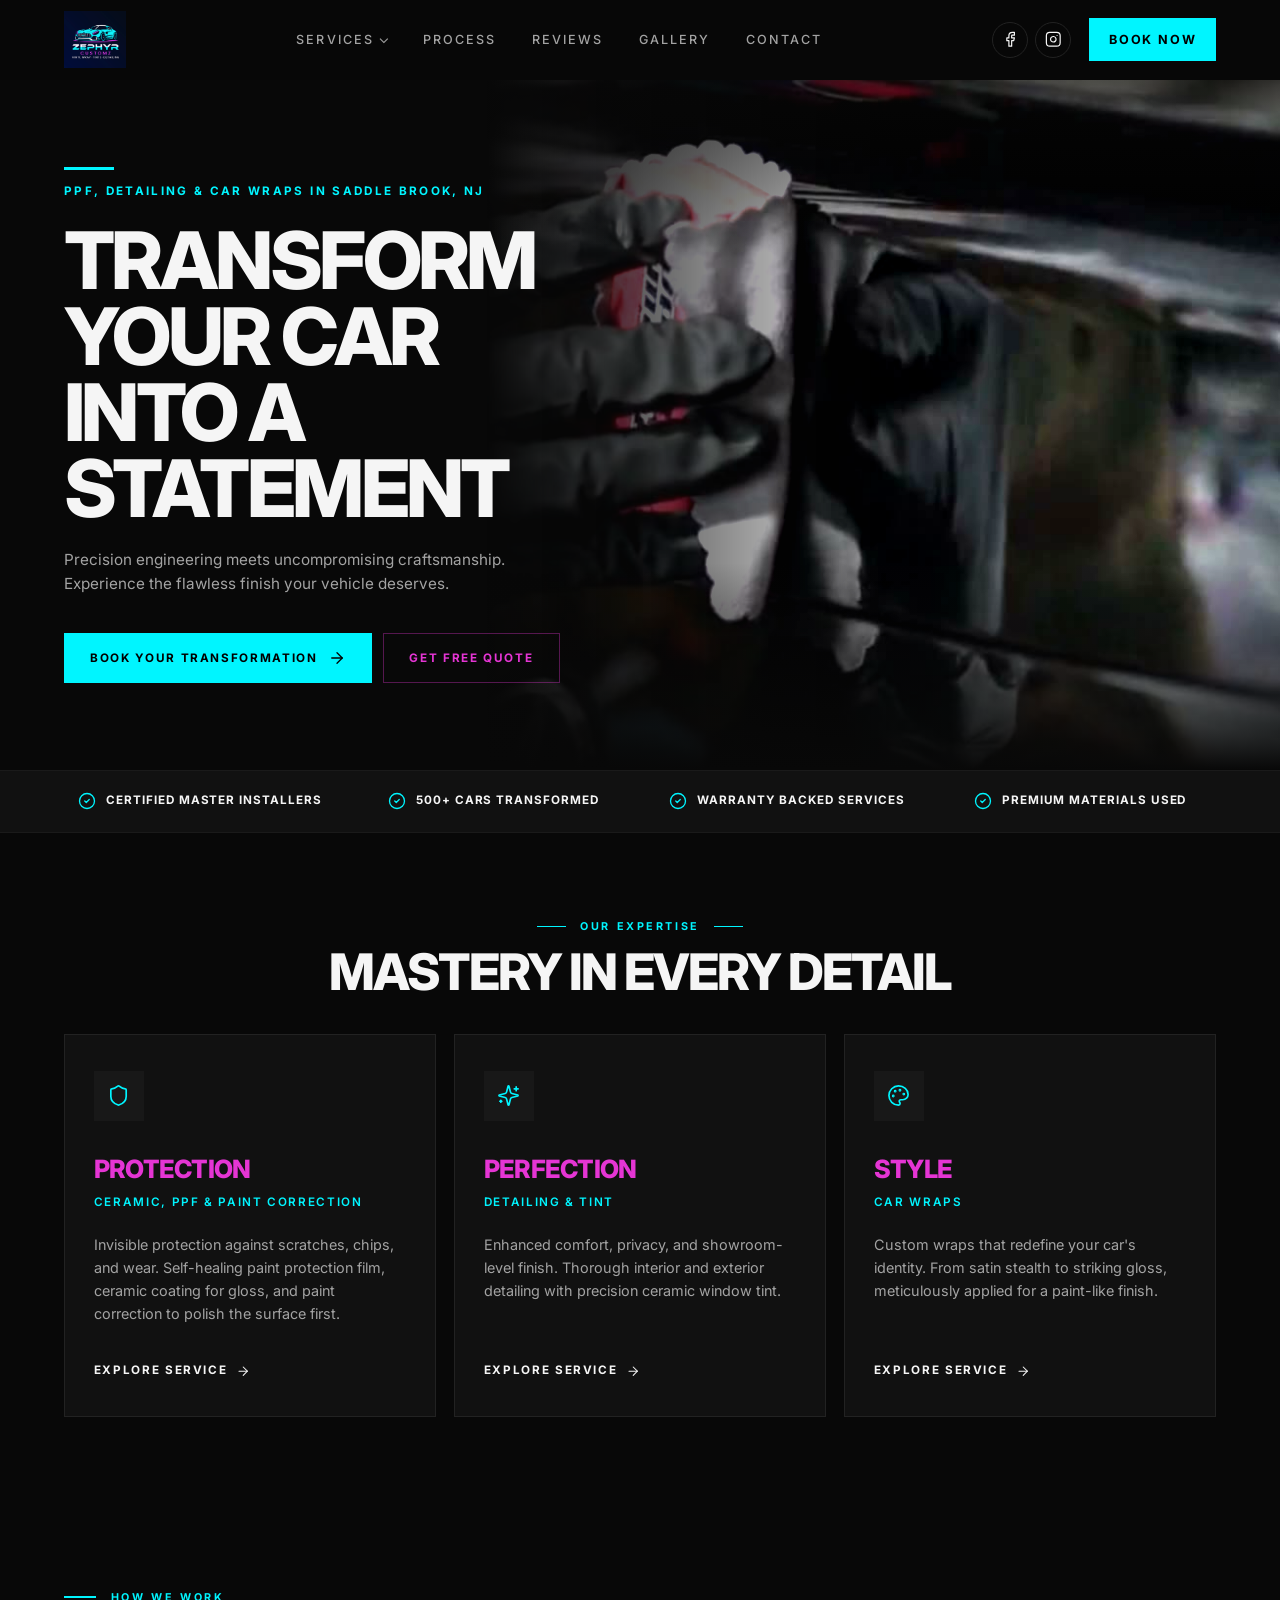
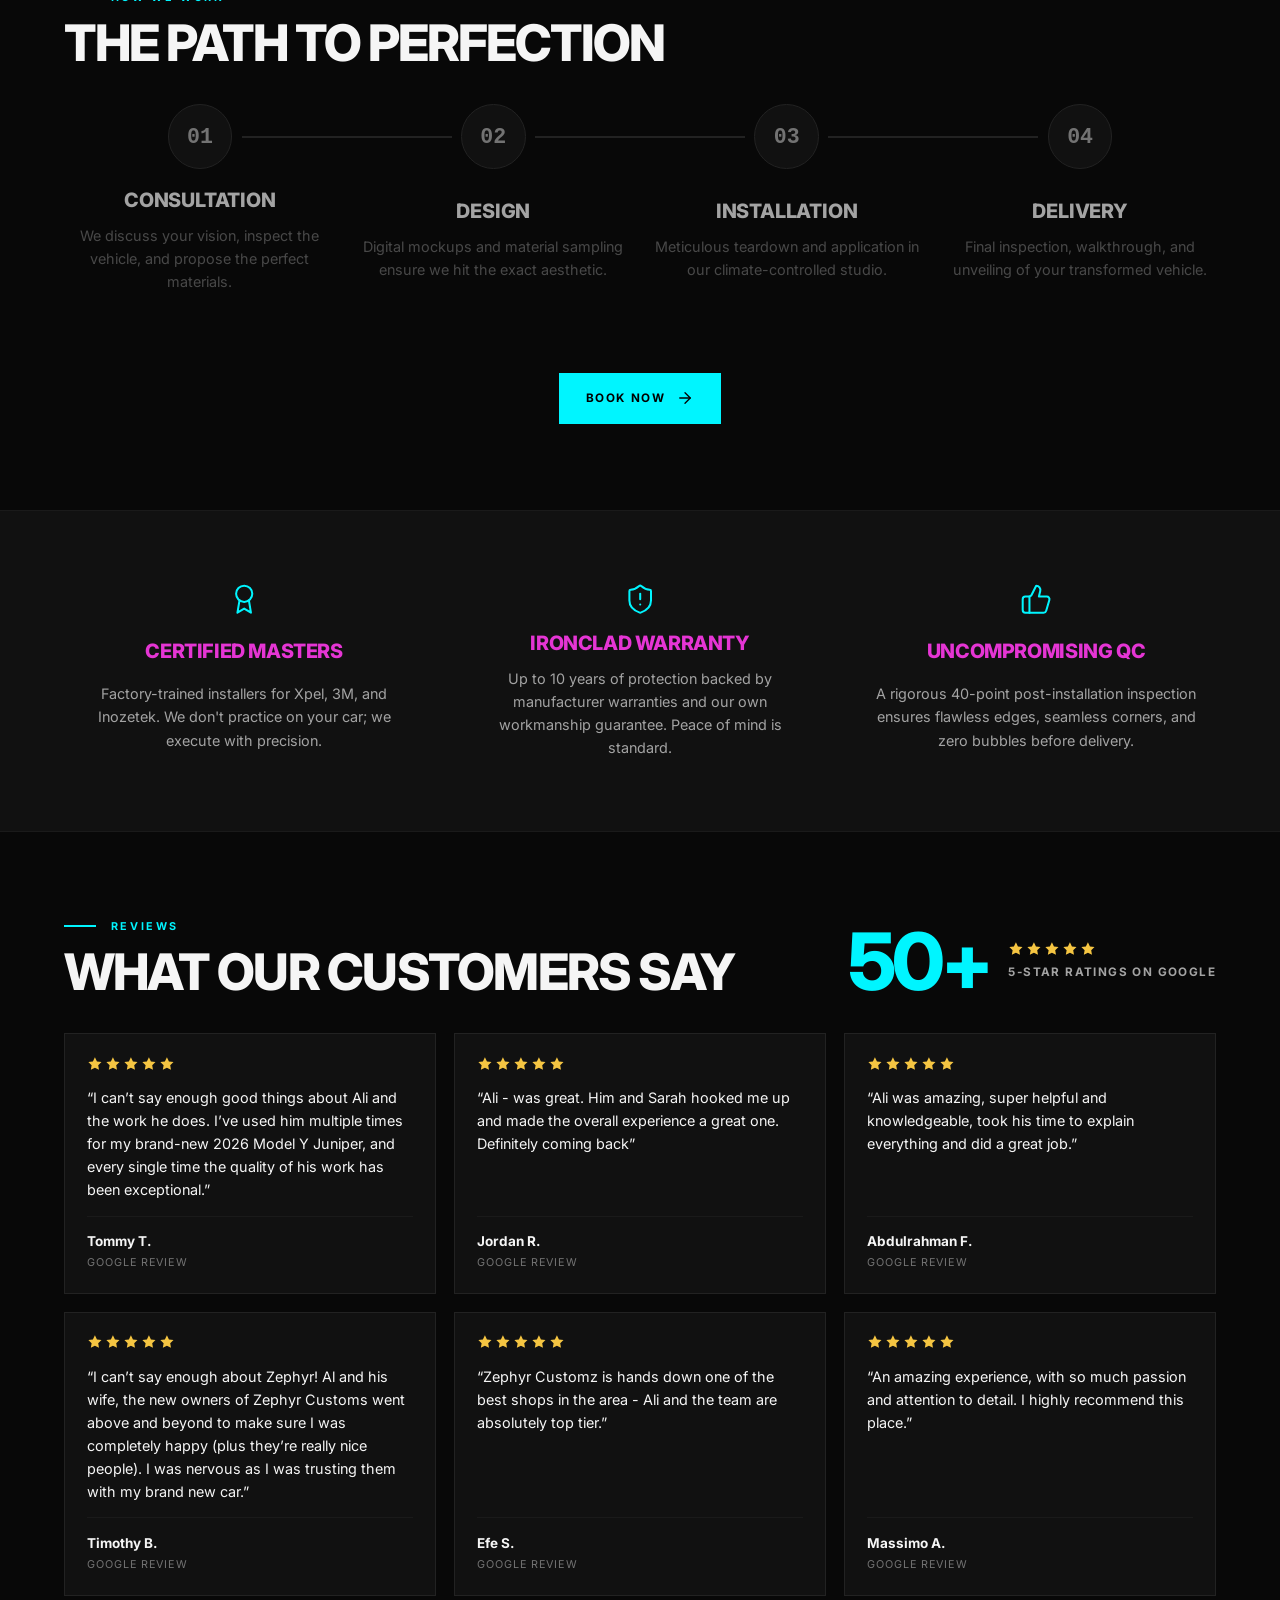
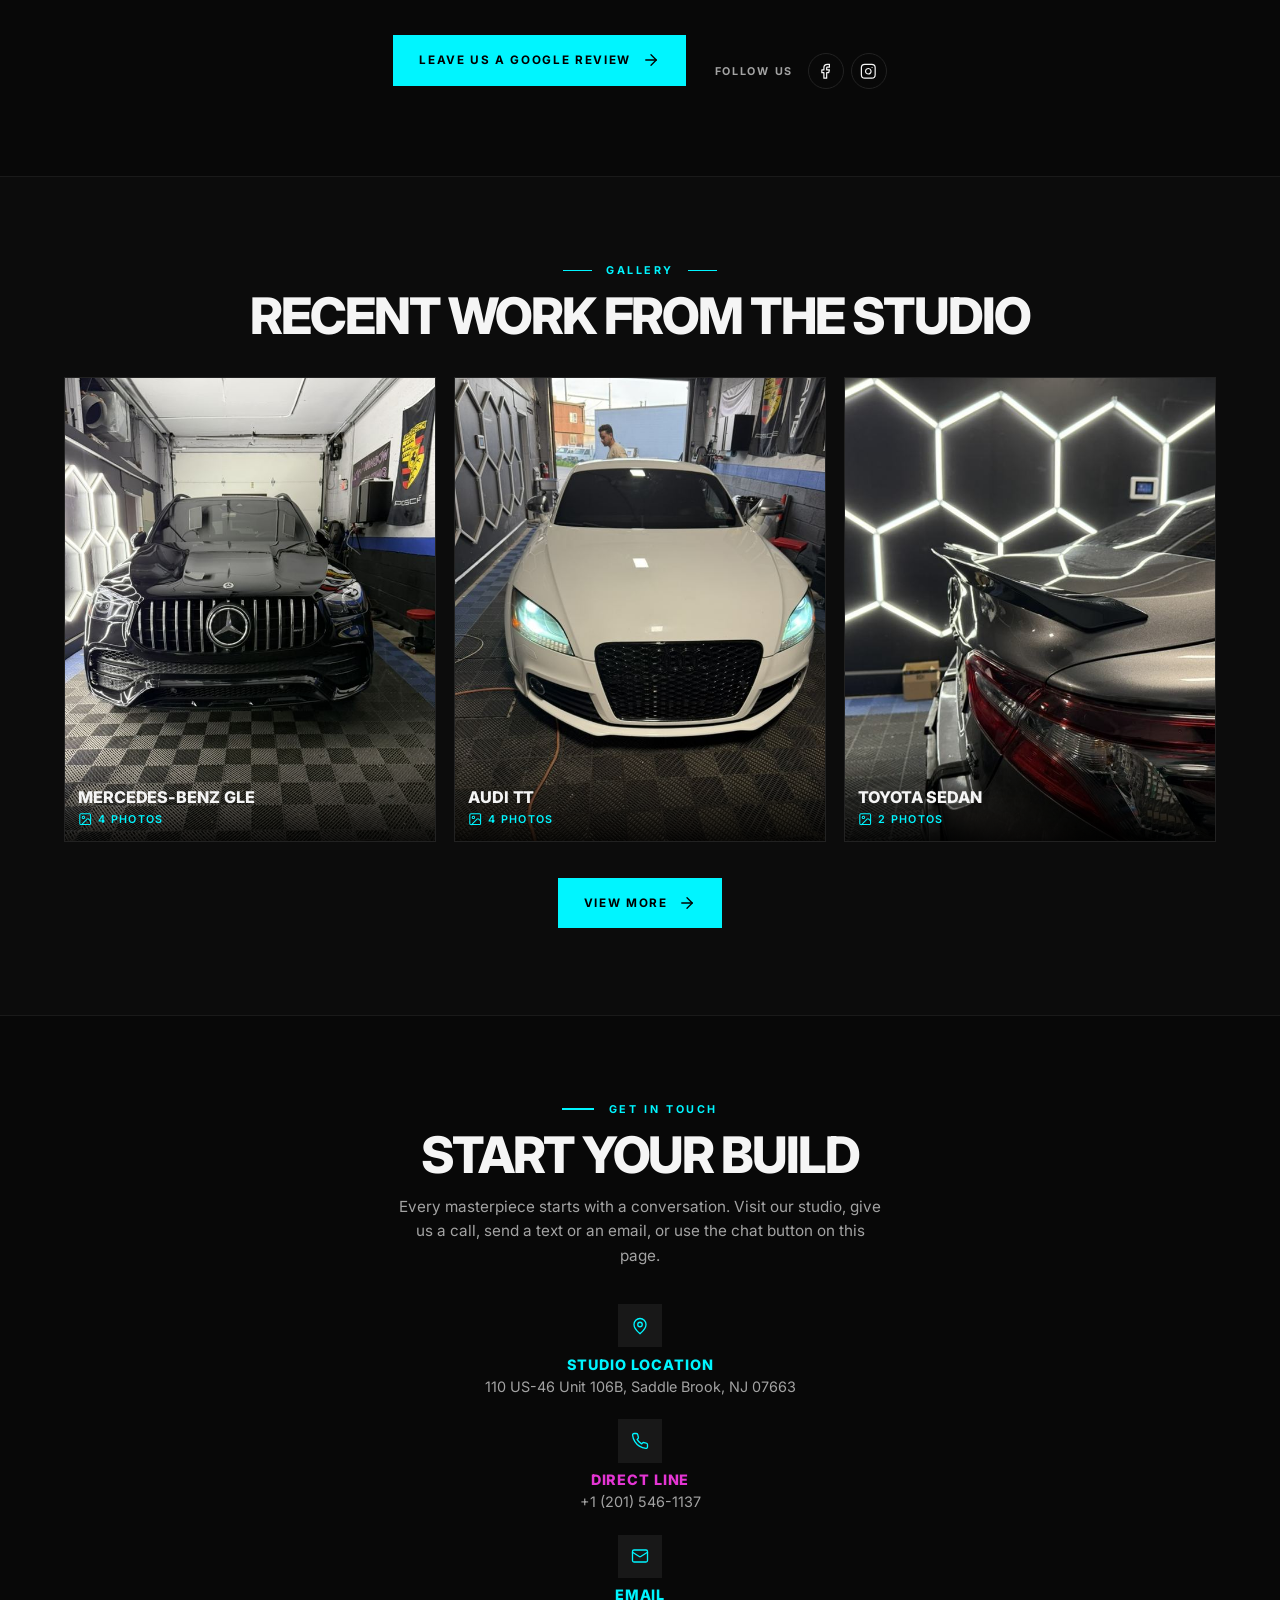
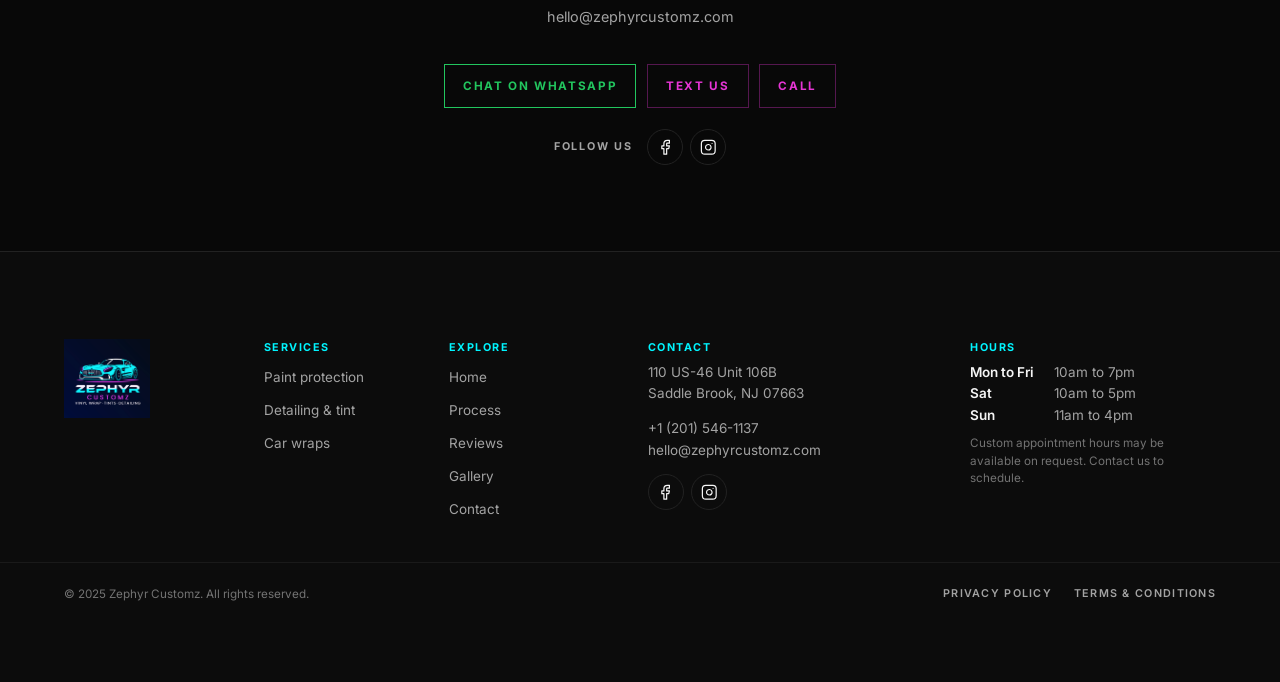
==== commit 6c017510: "Remove contact form, keep chat widget; fix hash links - Contact section is now info only (address, p" ====
--- a/index.html
+++ b/index.html
@@ -156,7 +156,7 @@
         <a class="btn btn--primary" href="#contact">Book your transformation
           <svg class="icon" aria-hidden="true"><use href="#i-arrow"/></svg>
         </a>
-        <a class="btn btn--outline" href="#contact" data-service="Not sure yet">Get free quote</a>
+        <a class="btn btn--outline" href="#contact">Get free quote</a>
       </div>
     </div>
   </section>
@@ -397,11 +397,11 @@
 
   <!-- CONTACT -->
   <section class="section" id="contact" aria-labelledby="contact-title">
-    <div class="container contact">
+    <div class="container contact contact--solo">
       <div class="contact__info reveal">
         <p class="eyebrow eyebrow--line">Get in touch</p>
         <h2 id="contact-title">Start your build</h2>
-        <p class="contact__lead">Every masterpiece starts with a conversation. Visit our studio, give us a call, or drop us a message to discuss your vision.</p>
+        <p class="contact__lead">Every masterpiece starts with a conversation. Visit our studio, give us a call, send a text or an email, or use the chat button on this page.</p>
 
         <ul class="info">
           <li>
@@ -440,59 +440,6 @@
       </ul>
         </div>
       </div>
-
-      <form class="form reveal" id="quote-form" novalidate>
-        <h3 class="form__title">Request a quote</h3>
-
-        <div class="form__row">
-          <div class="field">
-            <label for="f-name">Full name <span class="req" aria-hidden="true">*</span></label>
-            <input id="f-name" name="name" type="text" autocomplete="name" autocapitalize="words" required aria-required="true" placeholder="Your name">
-          </div>
-          <div class="field">
-            <label for="f-phone">Phone number <span class="req" aria-hidden="true">*</span></label>
-            <input id="f-phone" name="phone" type="tel" autocomplete="tel" inputmode="tel" required aria-required="true" placeholder="Phone number">
-          </div>
-        </div>
-
-        <div class="field">
-          <label for="f-email">Email <span class="req" aria-hidden="true">*</span></label>
-          <input id="f-email" name="email" type="email" autocomplete="email" required aria-required="true" placeholder="you@example.com">
-        </div>
-
-        <div class="field">
-          <label for="f-service">Service of interest <span class="req" aria-hidden="true">*</span></label>
-          <select id="f-service" name="service" required aria-required="true">
-            <option value="">Select a service</option>
-            <option>Paint protection film (PPF)</option>
-            <option>Ceramic coating</option>
-            <option>Paint correction (polish)</option>
-            <option>Detailing &amp; tint</option>
-            <option>Car wrap</option>
-            <option>Not sure yet</option>
-          </select>
-        </div>
-
-        <div class="field">
-          <label for="f-vehicle">Vehicle make &amp; model <span class="req" aria-hidden="true">*</span></label>
-          <input id="f-vehicle" name="vehicle" type="text" autocapitalize="words" required aria-required="true" placeholder="e.g. 2023 Porsche 911">
-        </div>
-
-        <div class="field">
-          <label for="f-details">Project details <span class="opt">(optional)</span></label>
-          <textarea id="f-details" name="details" rows="4" placeholder="Brief project description"></textarea>
-        </div>
-
-        <div class="hp" aria-hidden="true">
-          <label for="f-botcheck">Leave this field empty</label>
-          <input id="f-botcheck" name="botcheck" type="text" tabindex="-1" autocomplete="off">
-        </div>
-
-        <p class="form__msg form__msg--error" id="form-error" role="alert" hidden></p>
-        <p class="form__msg form__msg--ok" id="form-success" role="status" hidden>Thank you. Your inquiry was sent and we will be in touch soon.</p>
-
-        <button class="btn btn--primary btn--block" type="submit" id="form-submit">Submit inquiry</button>
-      </form>
     </div>
   </section>
 
@@ -592,7 +539,7 @@
         <ul class="viewer__chips" id="viewer-chips"></ul>
       </div>
       <div class="viewer__actions">
-        <a class="btn btn--primary btn--block" id="viewer-book" href="#contact" data-service="Not sure yet">Book this service</a>
+        <a class="btn btn--primary btn--block" id="viewer-book" href="#contact">Book this service</a>
         <a class="btn btn--outline btn--block" id="viewer-text" href="sms:12015461137"><span class="viewer__lbl-lg">Text +1 (201) 546-1137</span><span class="viewer__lbl-sm">Text us</span></a>
       </div>
     </div>
--- a/css/style.css
+++ b/css/style.css
@@ -859,6 +859,14 @@
 
 /* ---------- Contact ---------- */
 .contact { display: grid; gap: var(--space-4); align-items: start; }
+.contact--solo { display: block; max-width: 44rem; }
+.contact--solo .contact__info { text-align: center; }
+.contact--solo .eyebrow--line { justify-content: center; }
+.contact--solo .contact__lead { margin-inline: auto; }
+.contact--solo .info { justify-items: center; }
+.contact--solo .info li { flex-direction: column; gap: 0.6rem; text-align: center; }
+.contact--solo .quick { justify-content: center; }
+.contact--solo .follow { justify-content: center; }
 .contact__lead { margin-top: var(--space-2); max-width: 34rem; color: var(--muted); font-size: 1.0625rem; }
 
 .info { display: grid; gap: var(--space-3); margin-top: var(--space-4); }
@@ -879,70 +887,6 @@
 .quick { display: grid; grid-template-columns: 1fr 1fr; gap: 0.75rem; margin-top: var(--space-4); }
 .quick .btn { padding: 1rem 1.25rem; }
 .quick .btn:first-child { grid-column: 1 / -1; }
-
-.form {
-  padding: 1.5rem 1.25rem;
-  background: var(--surface);
-  border: 1px solid var(--line);
-}
-.form__title { font-size: 1.5rem; margin-bottom: var(--space-3); letter-spacing: -0.04em; }
-.form__row { display: grid; gap: var(--space-2); }
-.field { display: grid; gap: 0.5rem; margin-bottom: var(--space-2); }
-.field label {
-  font-size: 0.75rem;
-  font-weight: 700;
-  letter-spacing: 0.14em;
-  text-transform: uppercase;
-  color: var(--muted);
-}
-.req { color: var(--cyan); }
-
-.field input,
-.field select,
-.field textarea {
-  width: 100%;
-  min-height: 3.25rem;
-  padding: 0.85rem 1rem;
-  background: var(--bg);
-  border: 1px solid var(--line);
-  border-radius: 0;
-  color: var(--text);
-  appearance: none;
-  -webkit-appearance: none;
-  transition: border-color 0.2s;
-}
-.field select {
-  padding-right: 2.5rem;
-  background-image: url("data:image/svg+xml,%3Csvg xmlns='http://www.w3.org/2000/svg' viewBox='0 0 24 24' fill='none' stroke='%23a3a3a3' stroke-width='2' stroke-linecap='round' stroke-linejoin='round'%3E%3Cpath d='m6 9 6 6 6-6'/%3E%3C/svg%3E");
-  background-repeat: no-repeat;
-  background-position: right 0.9rem center;
-  background-size: 1.1rem;
-}
-.field textarea { min-height: 8rem; resize: vertical; }
-.field input, .field select, .field textarea { font-size: max(1rem, 16px); }
-.field input::placeholder,
-.field textarea::placeholder { color: #777; }
-.field input:focus,
-.field select:focus,
-.field textarea:focus { outline: none; border-color: var(--cyan); box-shadow: 0 0 0 1px var(--cyan); }
-.field.has-error input,
-.field.has-error select { border-color: var(--error); }
-
-.opt { text-transform: none; letter-spacing: 0; font-weight: 500; color: var(--faint); }
-
-.hp {
-  position: absolute;
-  left: -9999px;
-  width: 1px;
-  height: 1px;
-  overflow: hidden;
-}
-
-.form__msg { margin-bottom: var(--space-2); padding: 0.85rem 1rem; font-size: 0.9375rem; border: 1px solid; }
-.form__msg[hidden] { display: none; }
-.form__msg--error { color: var(--error); border-color: rgba(255, 107, 107, 0.5); background: rgba(255, 107, 107, 0.08); }
-.form__msg--ok { color: var(--cyan); border-color: var(--cyan-dim); background: rgba(0, 245, 255, 0.07); }
-.btn[disabled] { opacity: 0.6; cursor: progress; }
 
 /* ---------- Footer ---------- */
 .site-footer { padding-block: var(--space-5) calc(5.5rem + env(safe-area-inset-bottom)); border-top: 1px solid var(--line); background: var(--bg-alt); }
@@ -1011,7 +955,6 @@
 /* ---------- Breakpoints ---------- */
 @media (min-width: 35em) { /* 560px */
   .hero__actions { flex-direction: row; flex-wrap: wrap; }
-  .form__row { grid-template-columns: 1fr 1fr; }
   .facts { grid-template-columns: repeat(2, 1fr); }
   .quick { display: flex; flex-wrap: wrap; }
   .quick .btn { flex: 0 1 auto; padding: 0.95rem 1.25rem; }
@@ -1137,8 +1080,6 @@
   .perks { padding-block: 5rem; }
   .trust__list { grid-template-columns: repeat(4, 1fr); gap: 1.5rem; padding-block: 1.5rem; }
   .trust__list li { justify-content: center; font-size: 0.8125rem; letter-spacing: 0.08em; }
-  .contact { grid-template-columns: 1fr 1.1fr; gap: var(--space-5); }
-  .form { padding: 2.75rem 3rem; }
   .gallery { gap: 1.25rem; }
   .project__title { font-size: 1.125rem; }
 }
@@ -1164,7 +1105,6 @@
   .footer__col a { display: inline-block; padding-block: 0.6rem; }
   .footer__nav a { padding-block: 0.7rem; }
   .link-arrow { padding-block: 0.8rem; }
-  .field input, .field select, .field textarea { font-size: max(1rem, 16px); }
 }
 
 @media (max-width: 47.99em) { /* phones: room above the chat widget, no scroll behind dialogs */
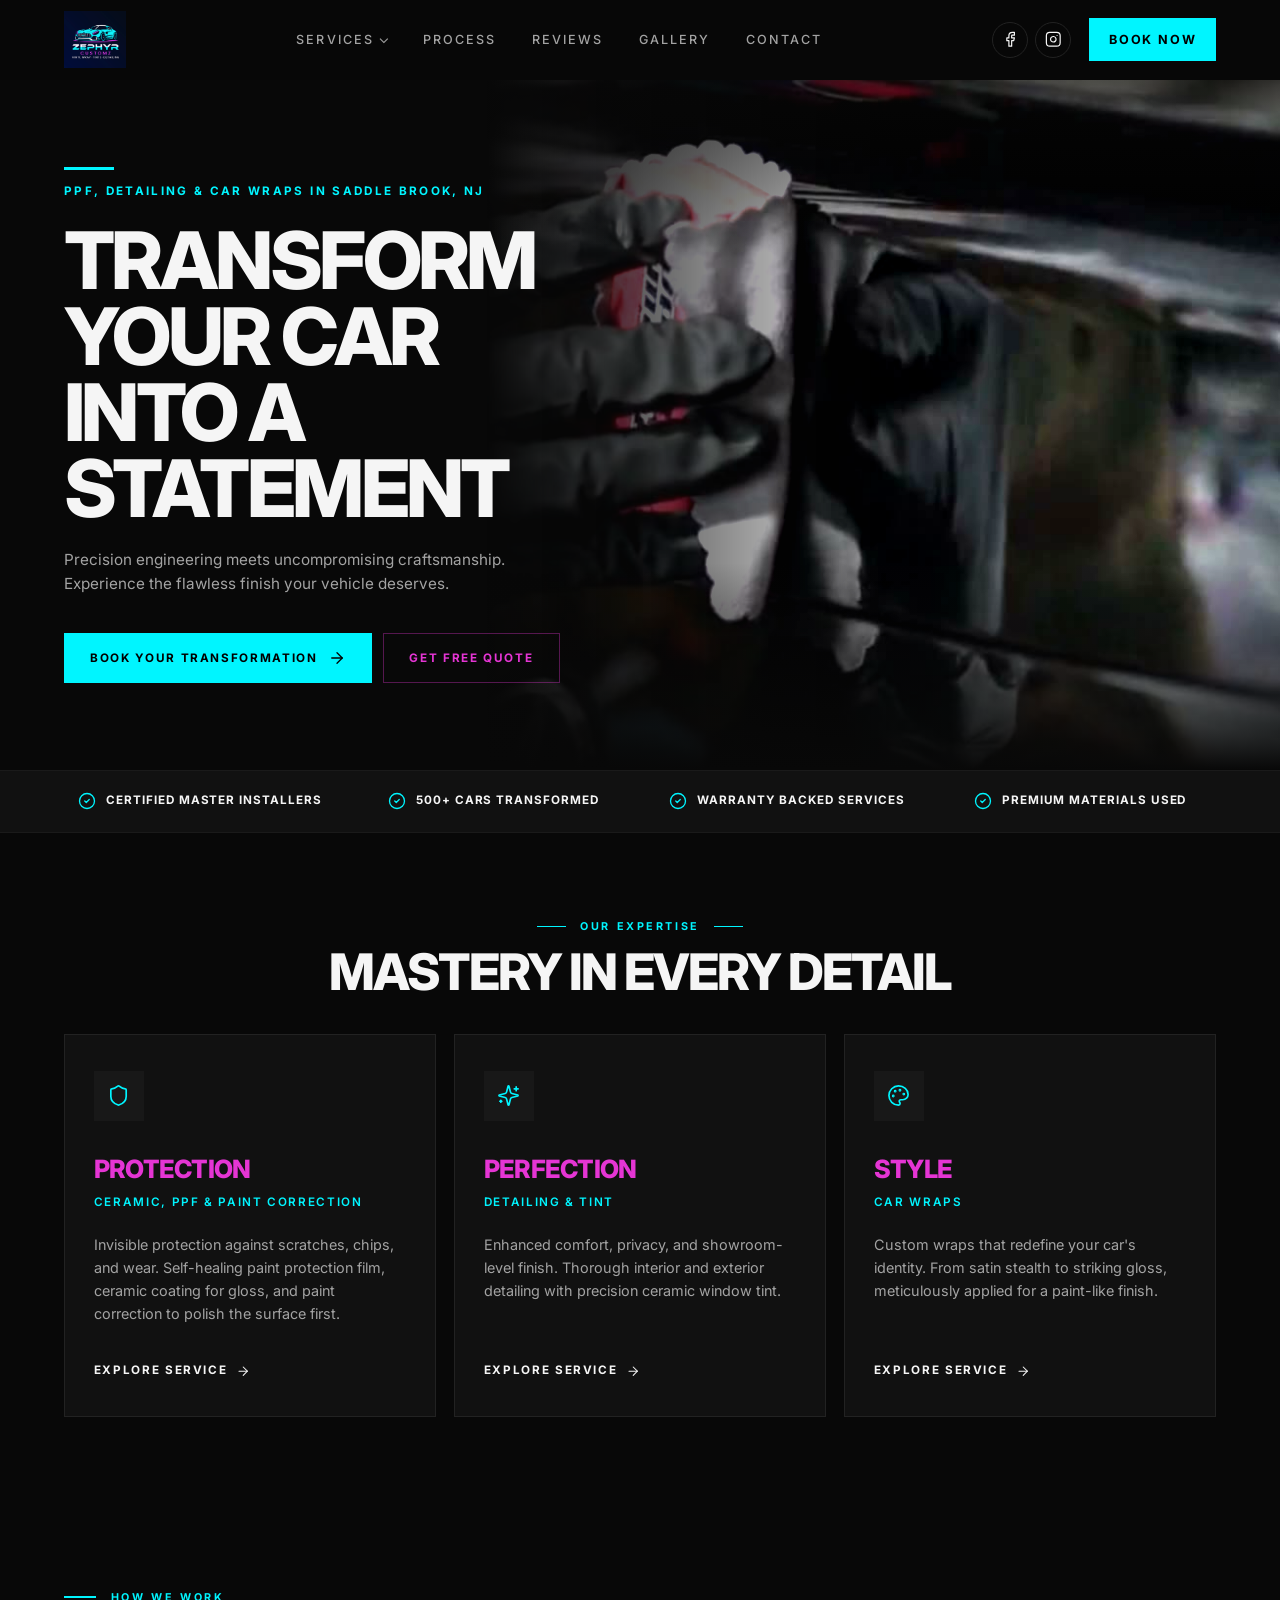
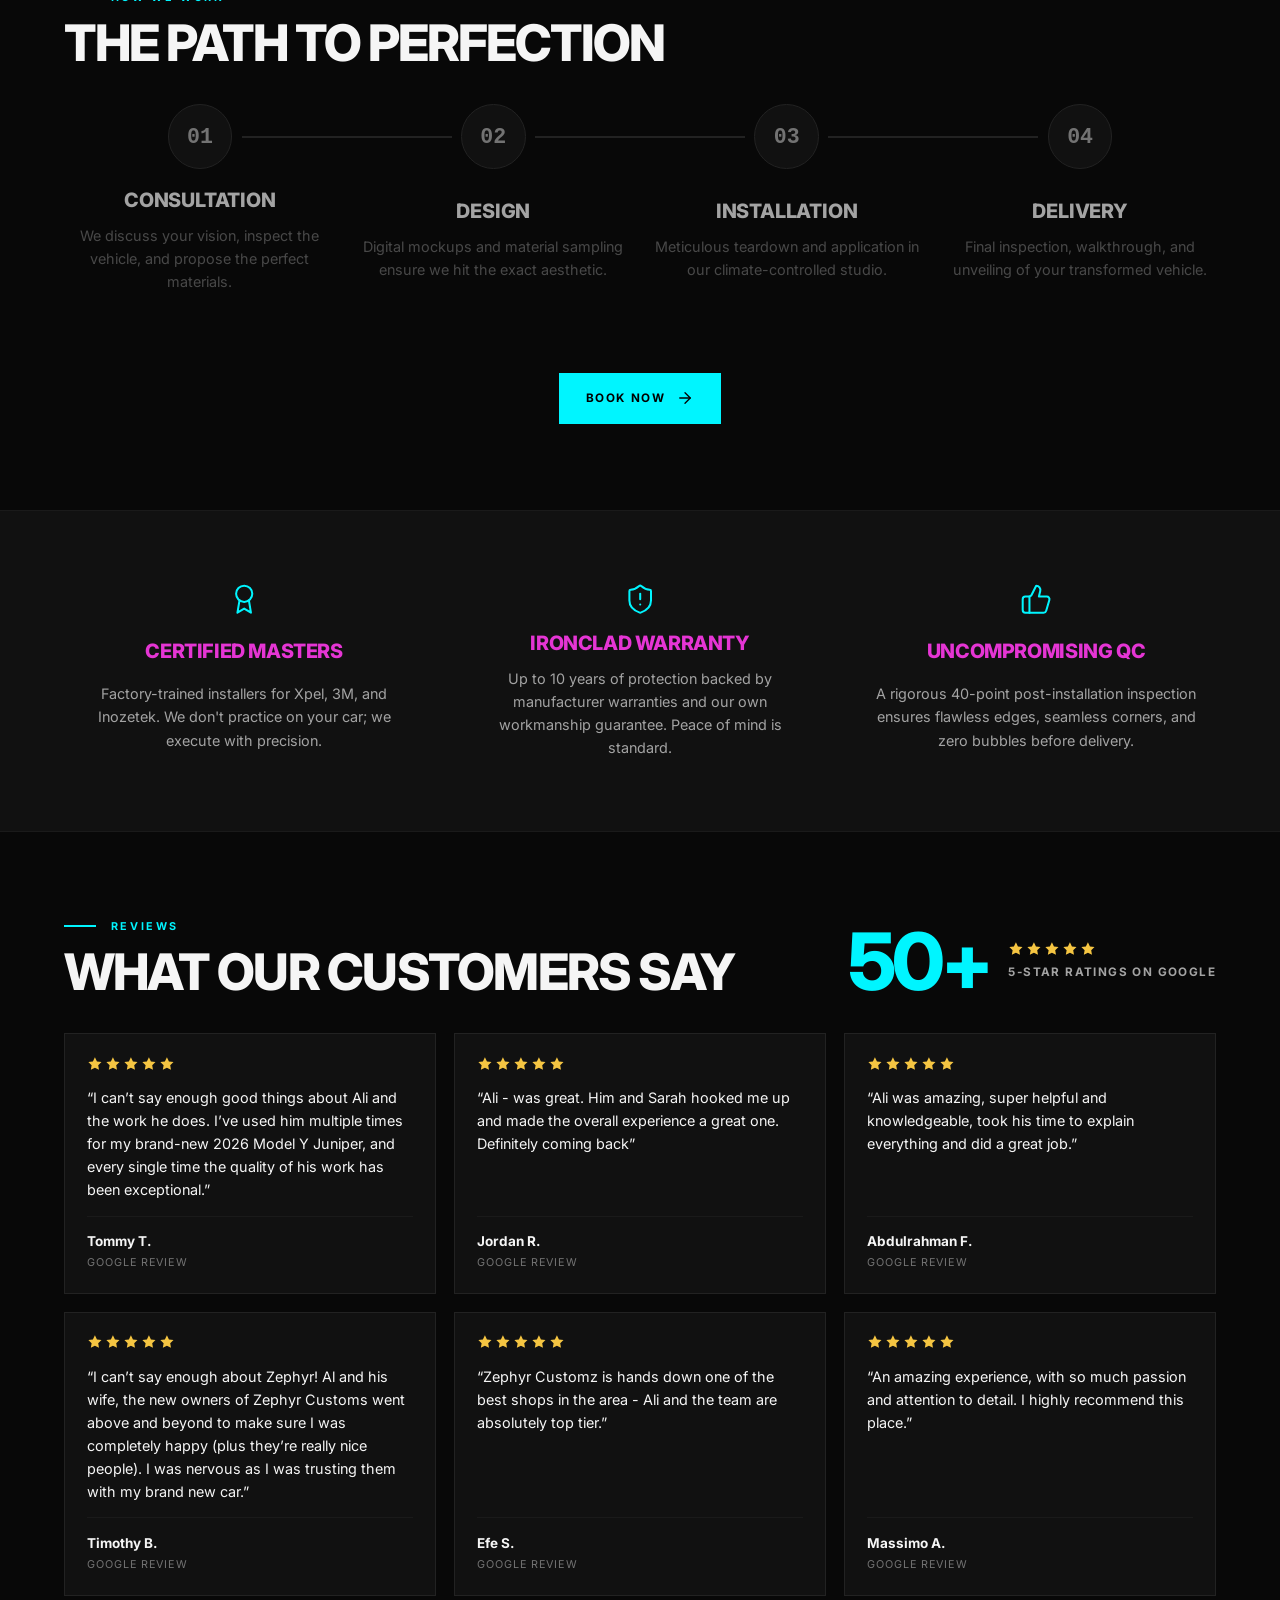
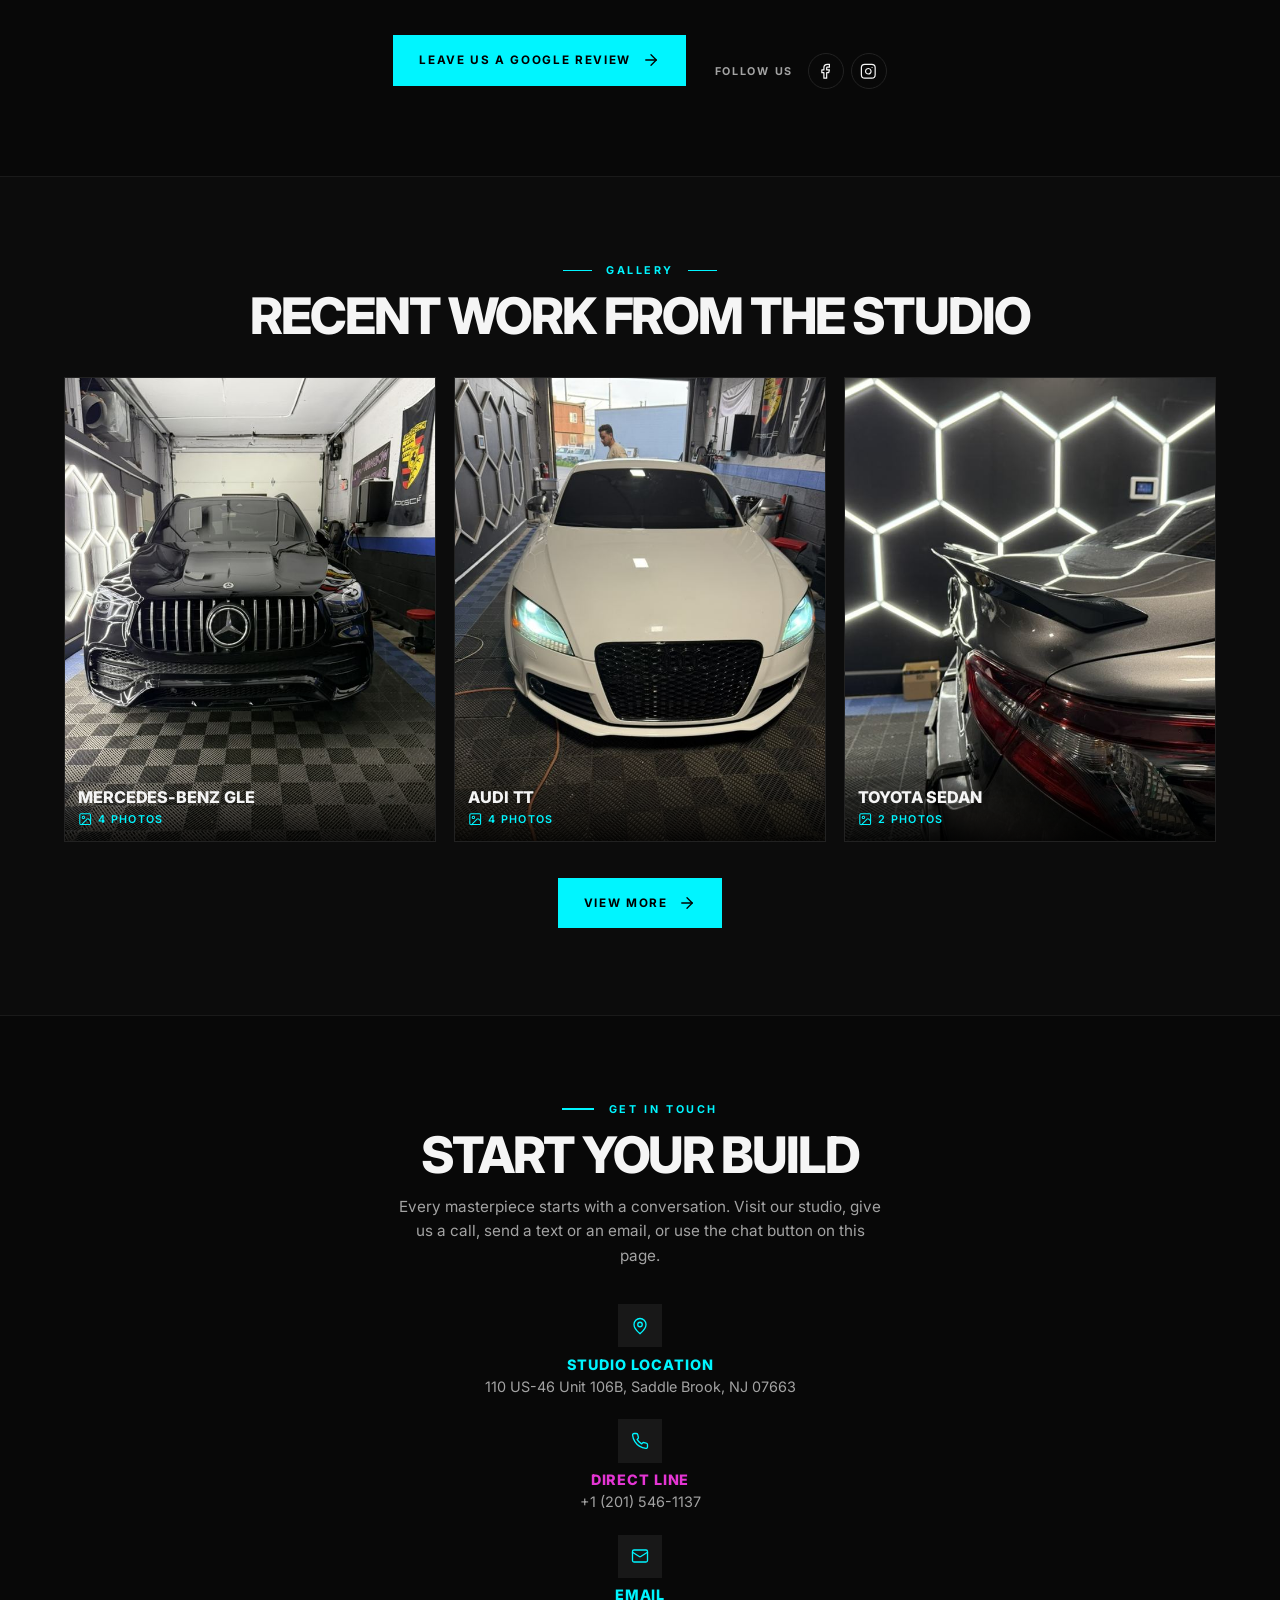
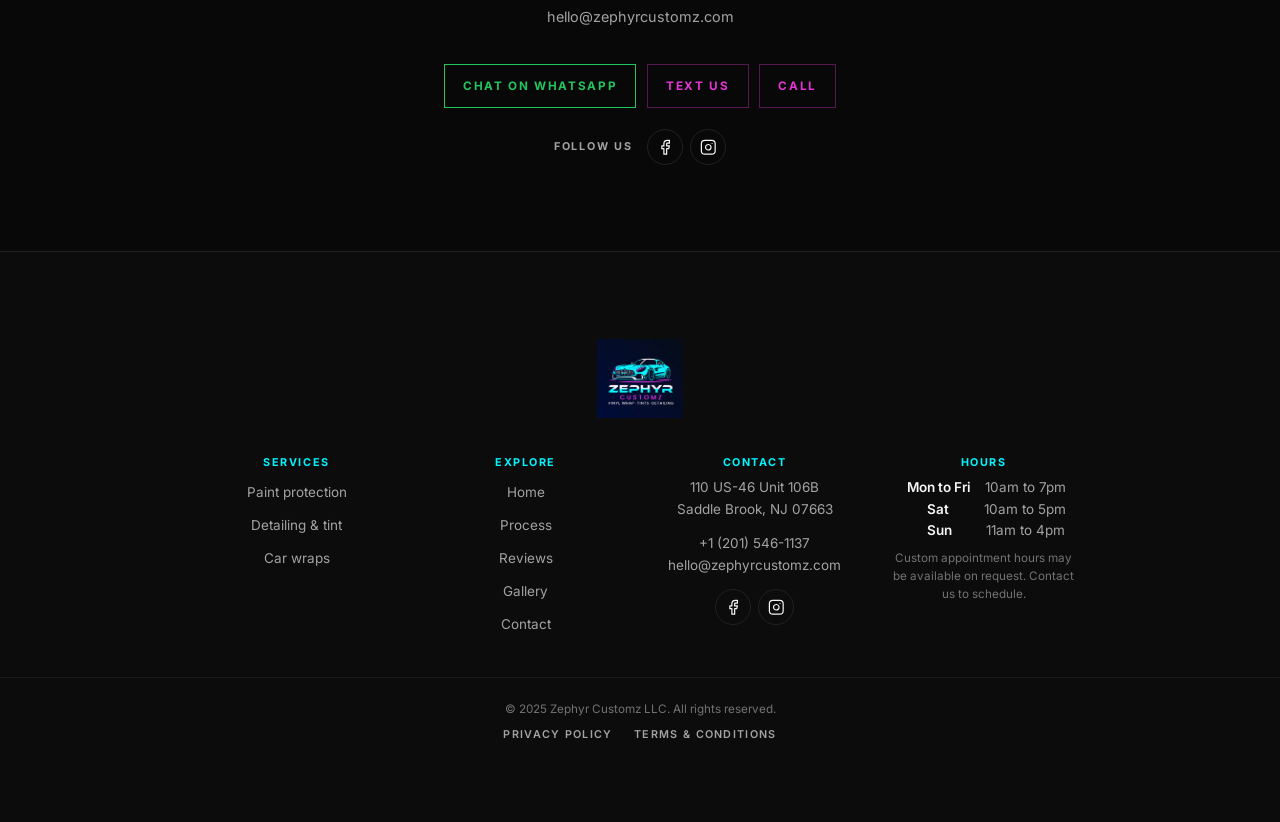
==== commit 25098db2: "Add legal name (Zephyr Customz LLC) and fix gallery contact link - Footer copyright on every page an" ====
--- a/index.html
+++ b/index.html
@@ -37,6 +37,7 @@
   "@context": "https://schema.org",
   "@type": ["LocalBusiness", "AutomotiveBusiness"],
   "name": "Zephyr Customz",
+  "legalName": "Zephyr Customz LLC",
   "description": "Paint protection film (PPF), ceramic coating, paint correction, detailing, tint and custom car wraps in Saddle Brook, NJ.",
   "url": "https://zephyrcustomz.com/",
   "image": "https://zephyrcustomz.com/assets/images/og.jpg",
@@ -500,7 +501,7 @@
     </div>
   </div>
   <div class="container footer__bottom">
-    <p class="footer__copy">&copy; <span id="year">2025</span> Zephyr Customz. All rights reserved.</p>
+    <p class="footer__copy">&copy; <span id="year">2025</span> Zephyr Customz LLC. All rights reserved.</p>
     <nav class="footer__legal" aria-label="Legal">
       <a href="privacy-policy.html">Privacy Policy</a>
       <a href="terms-and-conditions.html">Terms &amp; Conditions</a>
--- a/css/style.css
+++ b/css/style.css
@@ -602,7 +602,7 @@
 .social--menu { padding: 0.5rem var(--gutter) 1.25rem; }
 .follow { display: flex; align-items: center; gap: 1rem; margin-top: var(--space-3); }
 .follow__label { font-size: 0.75rem; font-weight: 700; letter-spacing: 0.16em; text-transform: uppercase; color: var(--muted); }
-.footer__contact .social { margin-top: 0.9rem; }
+.footer__contact .social { justify-content: center; margin-top: 0.9rem; }
 
 /* ---------- Gallery ---------- */
 .gallery { display: grid; gap: 0.6rem; grid-template-columns: repeat(2, 1fr); margin-inline: auto; }
@@ -890,9 +890,10 @@
 
 /* ---------- Footer ---------- */
 .site-footer { padding-block: var(--space-5) calc(5.5rem + env(safe-area-inset-bottom)); border-top: 1px solid var(--line); background: var(--bg-alt); }
-.footer { display: grid; gap: var(--space-3); }
-.footer__brand img { width: auto; height: 5.5rem; }
-.footer__links { display: grid; grid-template-columns: 1fr 1fr; gap: var(--space-3); }
+.footer { display: grid; gap: var(--space-4); justify-items: center; text-align: center; }
+.footer__brand { grid-column: 1 / -1; }
+.footer__brand img { width: auto; height: 5.5rem; margin-inline: auto; }
+.footer__links { display: grid; grid-template-columns: 1fr 1fr; gap: var(--space-3) var(--space-4); width: 100%; max-width: 24rem; }
 .footer__nav ul { display: grid; gap: 0.1rem; }
 .footer__nav a { display: inline-block; padding: 0.35rem 0; text-decoration: none; transition: color 0.2s; }
 .footer__contact address { margin-bottom: 0.9rem; }
@@ -900,21 +901,23 @@
 .footer__col a { text-decoration: none; }
 .footer__col a:hover { color: var(--cyan); }
 .footer__label { margin-bottom: 0.4rem; font-size: 0.75rem; font-weight: 700; letter-spacing: 0.14em; text-transform: uppercase; color: var(--cyan); }
-.footer__hours li { display: flex; gap: 0.6rem; }
+.footer__hours li { display: flex; justify-content: center; gap: 0.6rem; }
 .footer__hours li span { min-width: 5.2rem; color: var(--text); font-weight: 600; }
 .footer__note { margin-top: 0.6rem; font-size: 0.8125rem; line-height: 1.5; color: var(--faint); }
 .footer__bottom {
   display: flex;
   flex-wrap: wrap;
+  flex-direction: column;
   align-items: center;
-  justify-content: space-between;
-  gap: 0.75rem 1.5rem;
+  justify-content: center;
+  gap: 0.5rem 1.5rem;
   margin-top: var(--space-4);
   padding-top: var(--space-3);
+  text-align: center;
   border-top: 1px solid var(--line-soft);
 }
 .footer__copy { font-size: 0.8125rem; color: var(--faint); }
-.footer__legal { display: flex; flex-wrap: wrap; gap: 0.5rem 1.5rem; }
+.footer__legal { display: flex; flex-wrap: wrap; justify-content: center; gap: 0.5rem 1.5rem; }
 .footer__legal a { font-size: 0.75rem; font-weight: 600; letter-spacing: 0.12em; text-transform: uppercase; color: var(--muted); text-decoration: none; transition: color 0.2s; }
 .footer__legal a:hover { color: var(--cyan); }
 
@@ -972,6 +975,7 @@
   .project__title { font-size: 1rem; }
   .why { grid-template-columns: repeat(2, 1fr); }
   .footer { grid-template-columns: 1fr 1fr; align-items: start; }
+  .footer__links { grid-column: 1 / -1; max-width: 28rem; }
   .hero { min-height: 40rem; }
   .hero__media video { opacity: 0.75; }
   .card { padding: 2.5rem 2rem; }
@@ -1067,7 +1071,8 @@
   .hero__title { font-size: clamp(4rem, 6.2vw, 5.75rem); max-width: 10.5ch; }
   .hero__title .eyebrow { font-size: 0.8125rem; }
 
-  .footer { grid-template-columns: 0.8fr 1.7fr 1.4fr 1.2fr; gap: var(--space-4); }
+  .footer { grid-template-columns: repeat(4, 1fr); gap: var(--space-4); max-width: 70rem; margin-inline: auto; }
+  .footer__links { display: contents; }
   .reviews__track { grid-template-columns: repeat(3, 1fr); gap: 1.25rem; }
   .why { grid-template-columns: repeat(4, 1fr); }
   .steps { grid-template-columns: repeat(4, 1fr); gap: var(--space-3); max-width: none; }
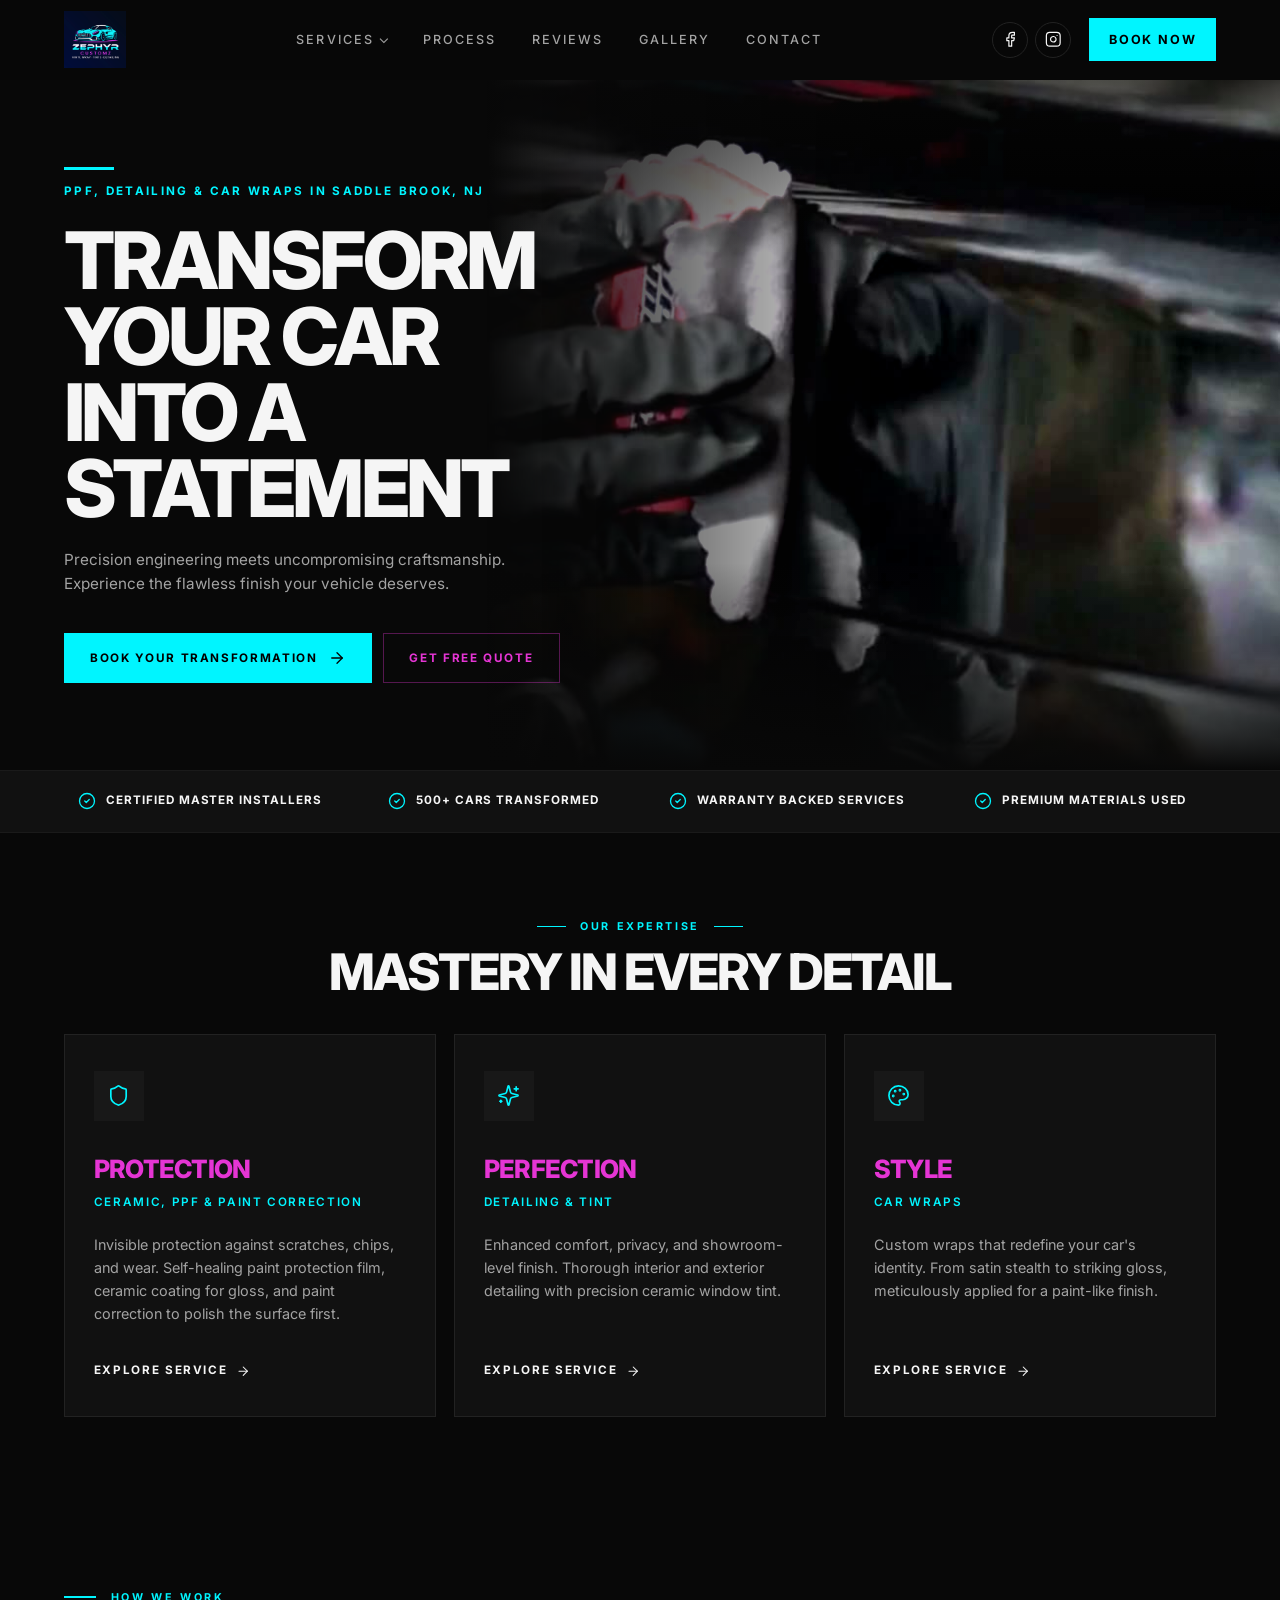
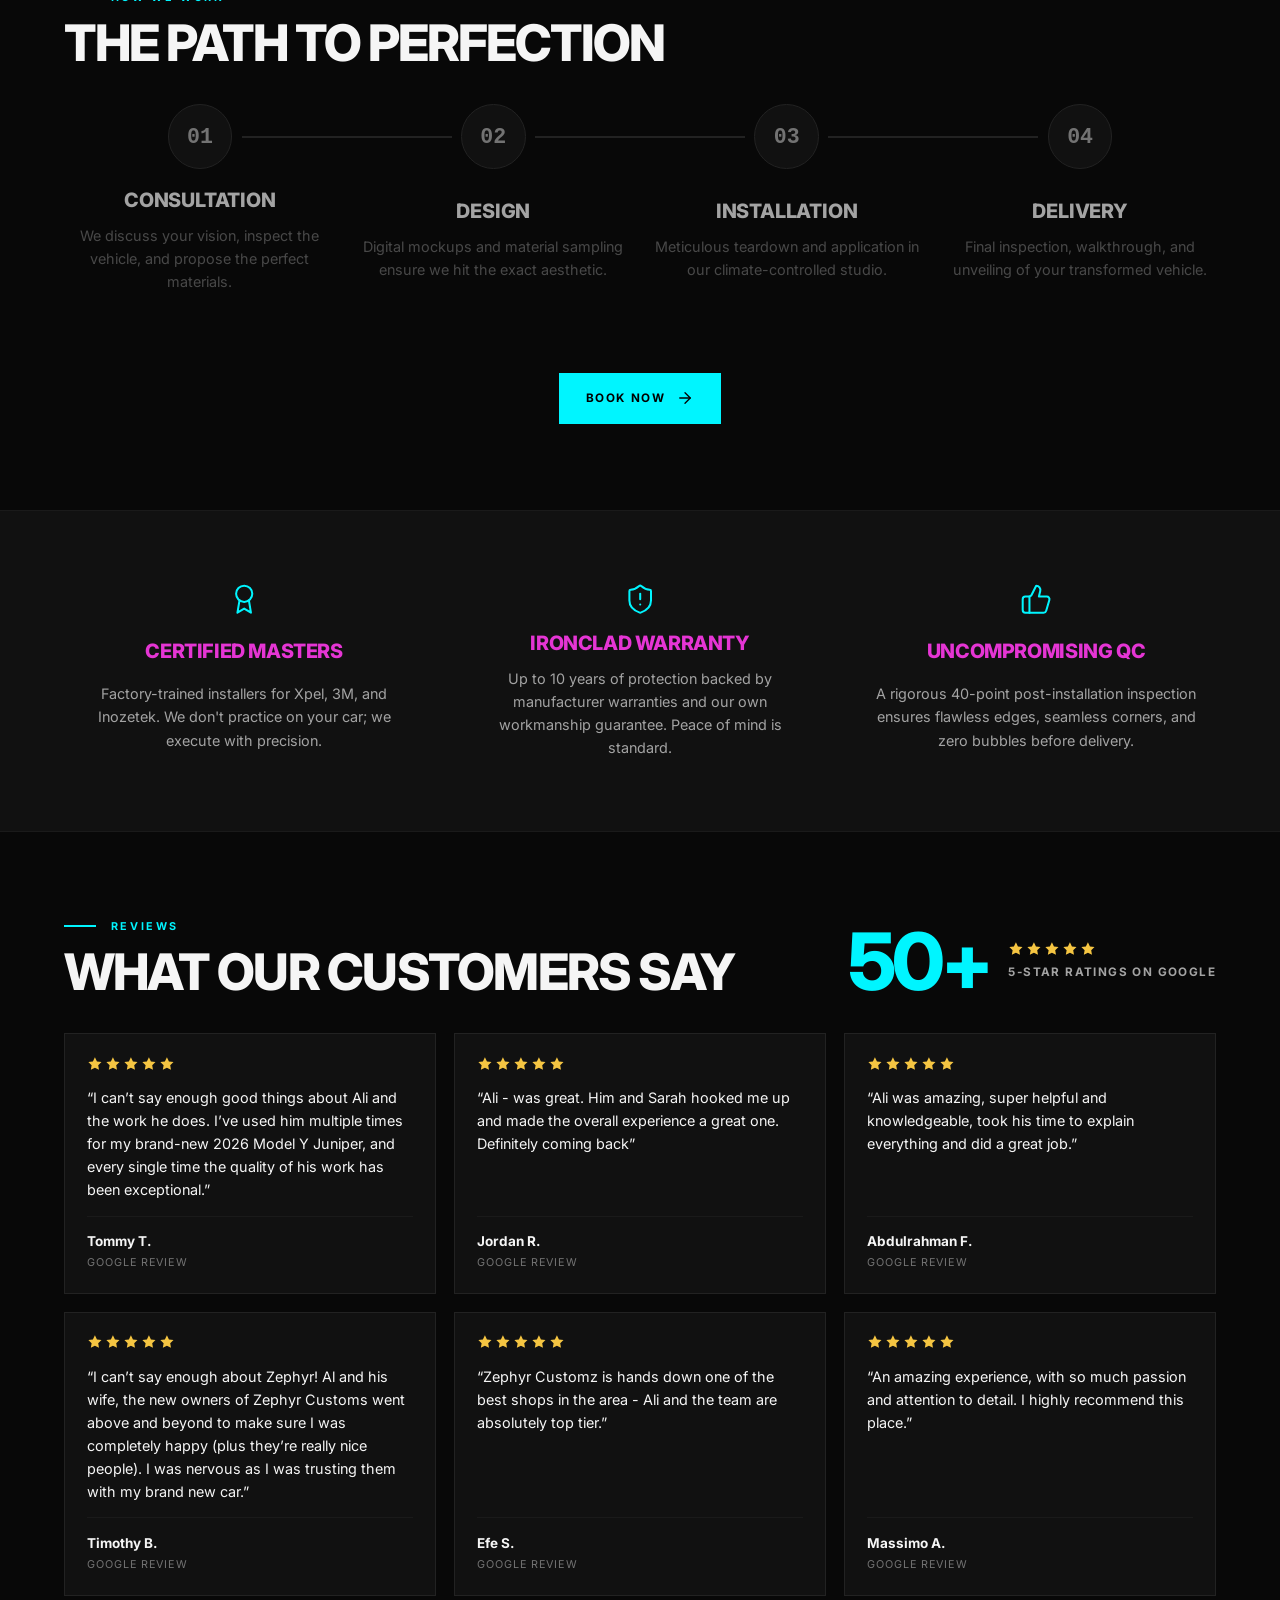
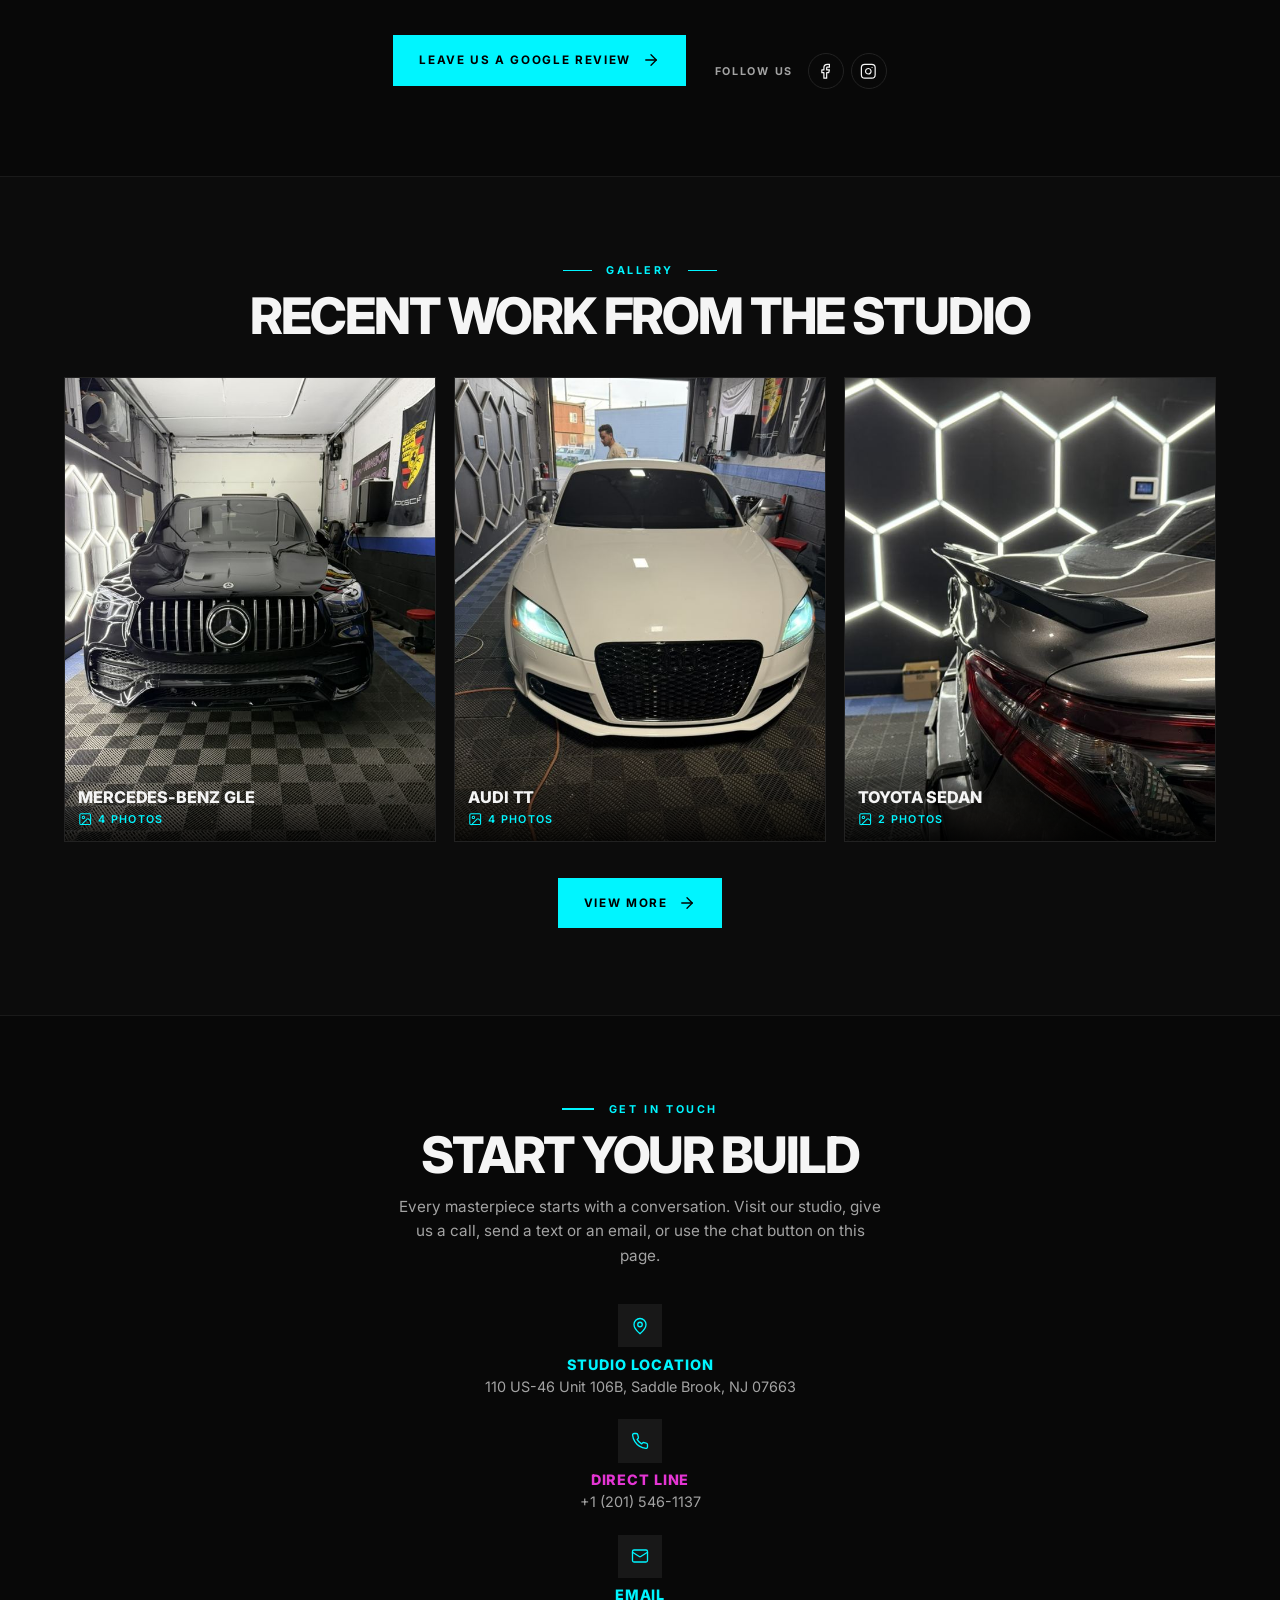
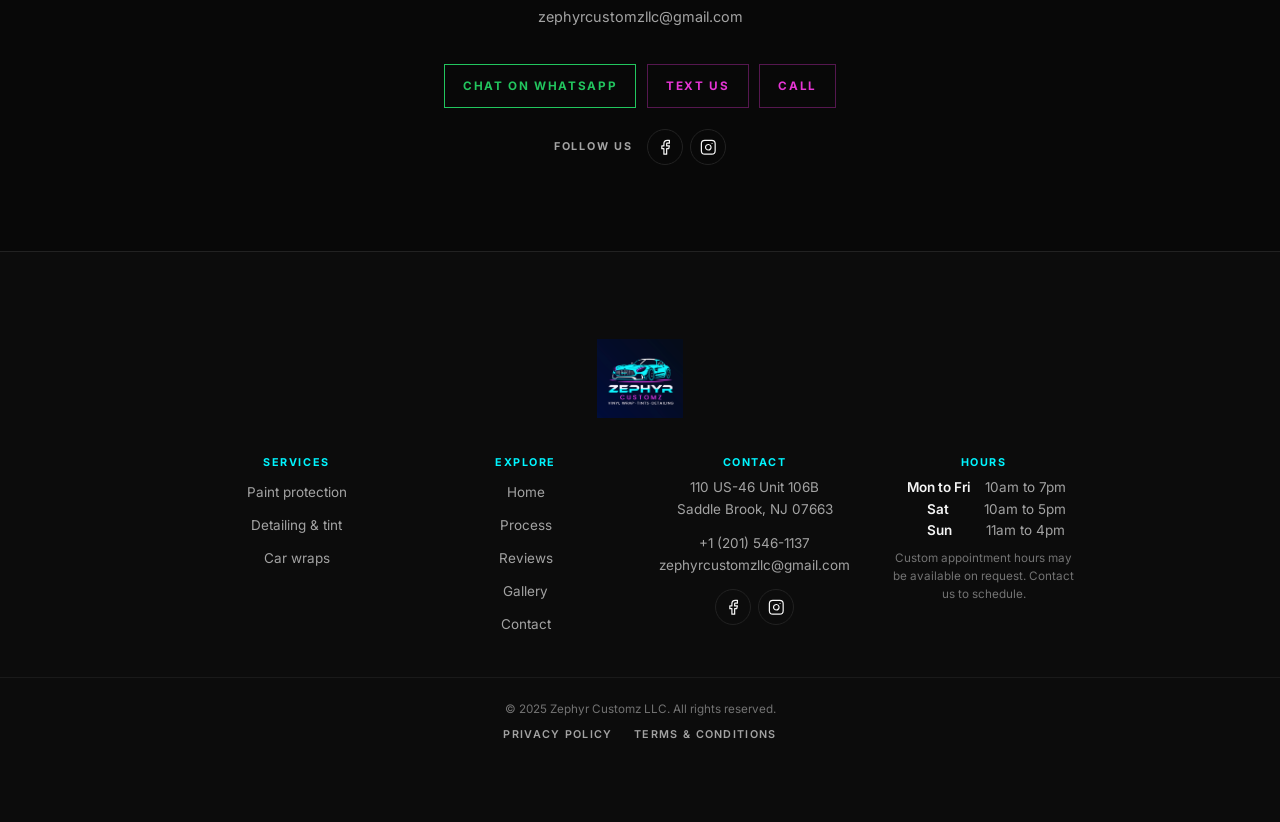
==== commit 18ff8fc7: "Update widget, business email, and SMS opt-in wording for A2P compliance - Switch GHL chat widget to" ====
--- a/index.html
+++ b/index.html
@@ -47,7 +47,7 @@
     "https://www.facebook.com/p/Zephyr-Customz-61579824745924/",
     "https://www.instagram.com/zephyrcustomznj/"
   ],
-  "email": "hello@zephyrcustomz.com",
+  "email": "zephyrcustomzllc@gmail.com",
   "address": {
     "@type": "PostalAddress",
     "streetAddress": "110 US-46 Unit 106B",
@@ -423,7 +423,7 @@
             <span class="card__icon card__icon--sm"><svg class="icon" aria-hidden="true"><use href="#i-mail"/></svg></span>
             <div>
               <p class="info__label">Email</p>
-              <a href="mailto:hello@zephyrcustomz.com">hello@zephyrcustomz.com</a>
+              <a href="mailto:zephyrcustomzllc@gmail.com">zephyrcustomzllc@gmail.com</a>
             </div>
           </li>
         </ul>
@@ -482,7 +482,7 @@
       </address>
       <p>
         <a href="tel:+12015461137">+1 (201) 546-1137</a><br>
-        <a href="mailto:hello@zephyrcustomz.com">hello@zephyrcustomz.com</a>
+        <a href="mailto:zephyrcustomzllc@gmail.com">zephyrcustomzllc@gmail.com</a>
       </p>
       <ul class="social social--footer" aria-label="Zephyr Customz on social media">
         <li><a class="social__link" href="https://www.facebook.com/p/Zephyr-Customz-61579824745924/" target="_blank" rel="noopener" aria-label="Zephyr Customz on Facebook"><svg class="icon" aria-hidden="true"><use href="#i-facebook"/></svg></a></li>
@@ -547,7 +547,7 @@
   </div>
 </dialog>
 
-<script src="https://widgets.leadconnectorhq.com/loader.js" data-resources-url="https://widgets.leadconnectorhq.com/chat-widget/loader.js" data-widget-id="69d97dedd0d6ea7be0018abc" data-source="WEB_USER"></script>
+<script src="https://widgets.leadconnectorhq.com/loader.js" data-resources-url="https://widgets.leadconnectorhq.com/chat-widget/loader.js" data-widget-id="6ad8a10dc5fa611730b6b001" data-source="WEB_USER"></script>
 <script src="js/main.js" defer></script>
 </body>
 </html>
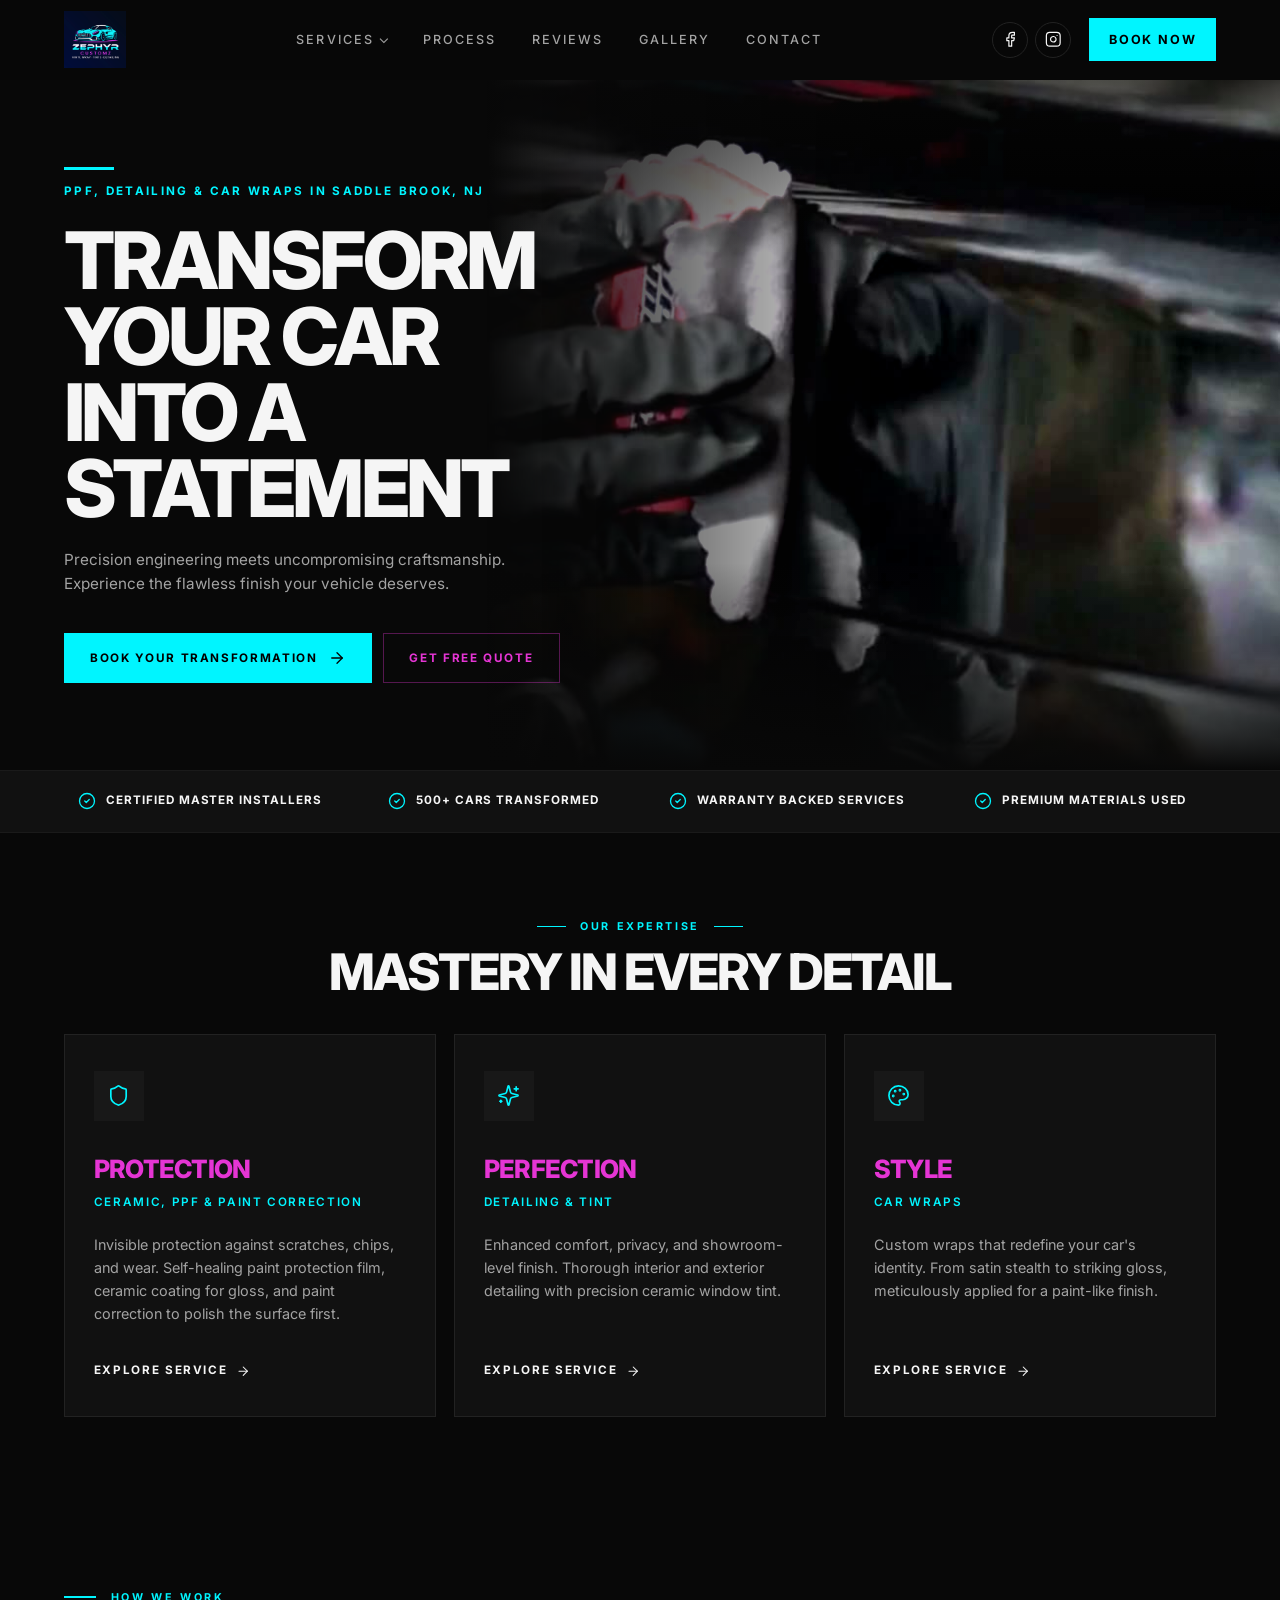
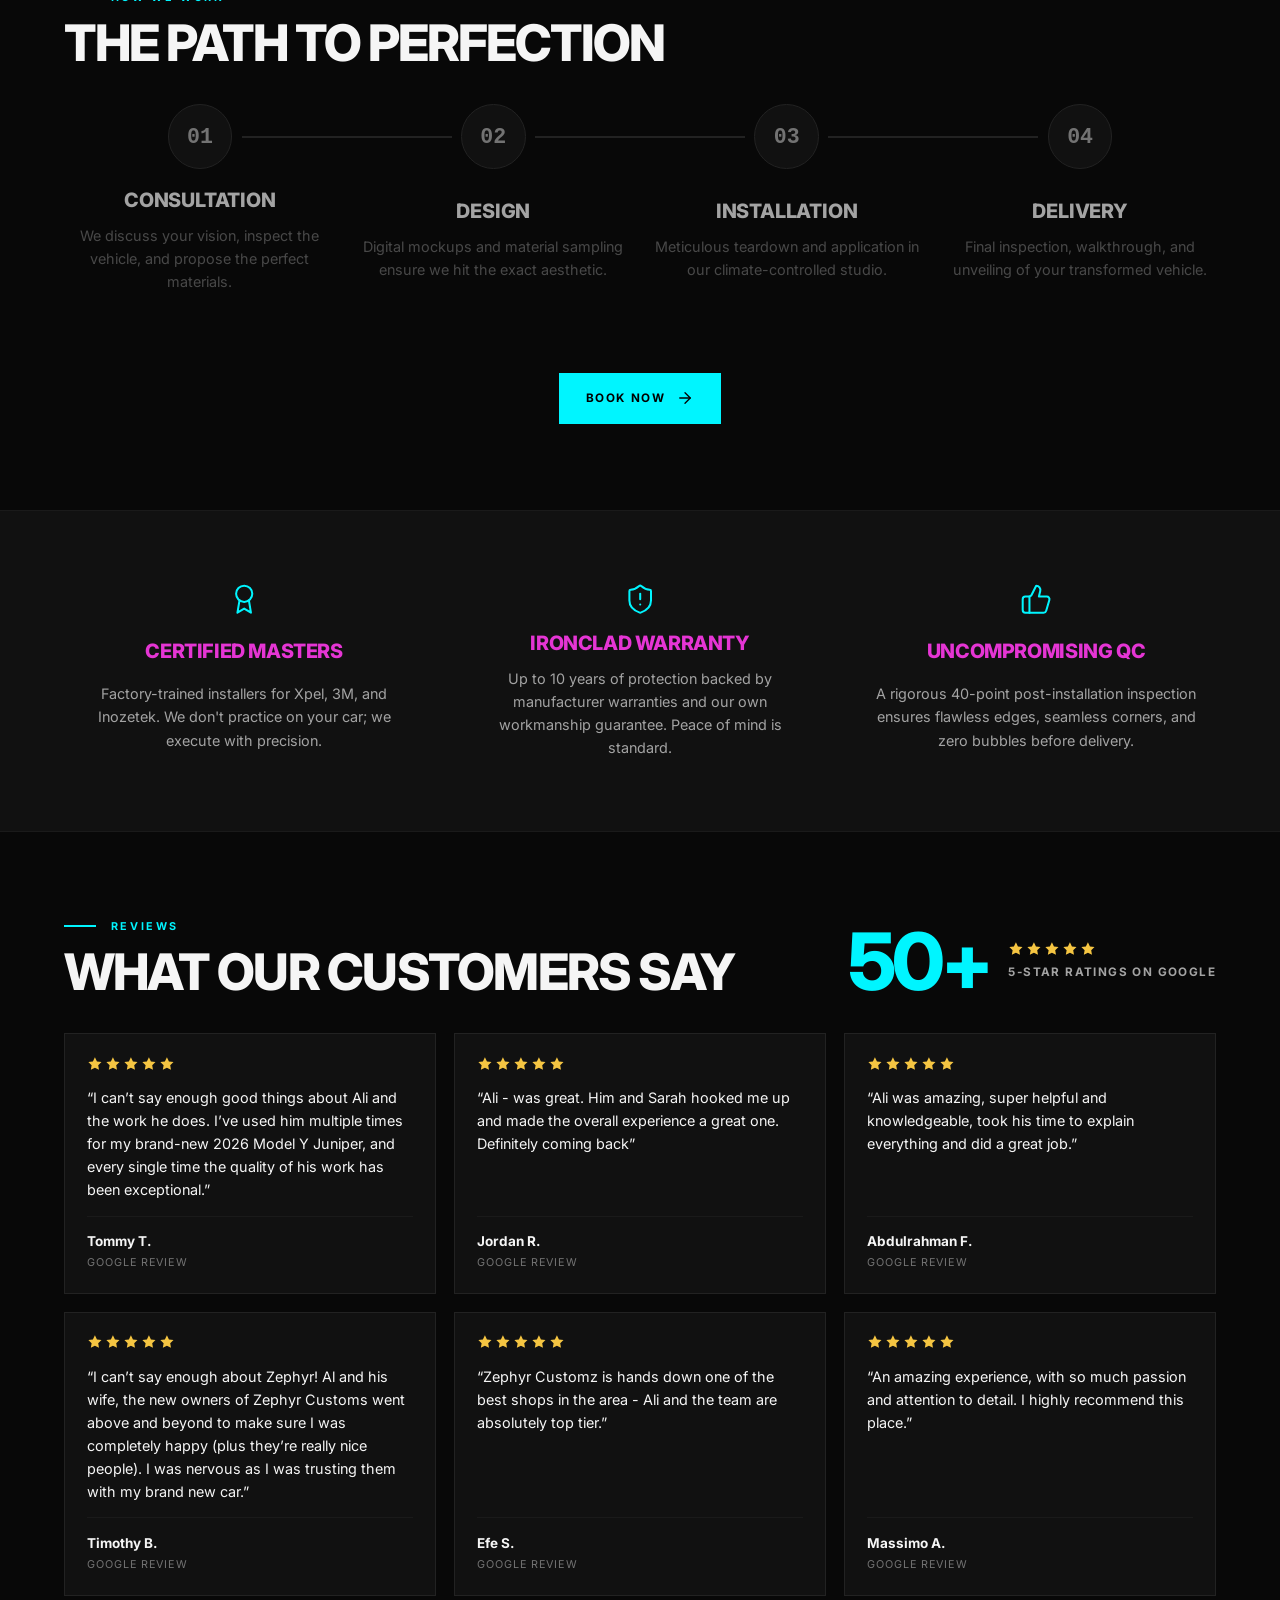
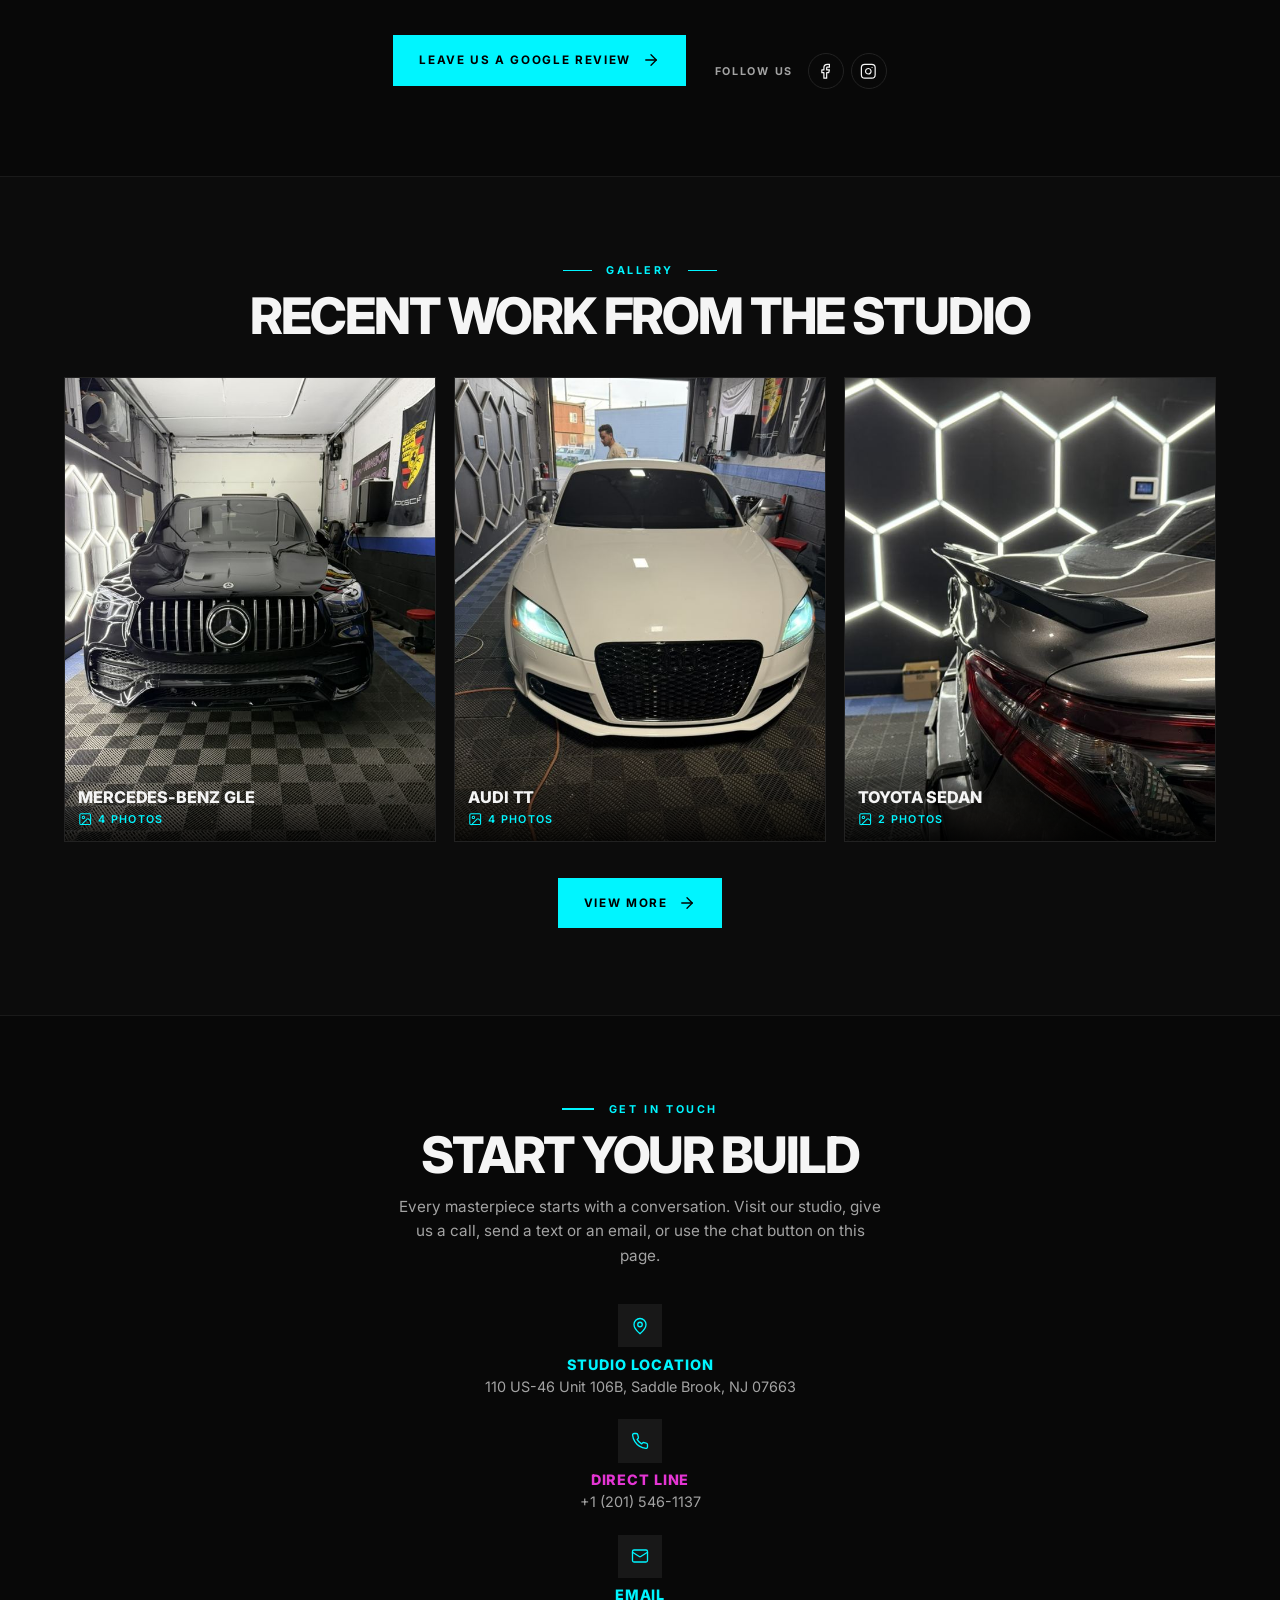
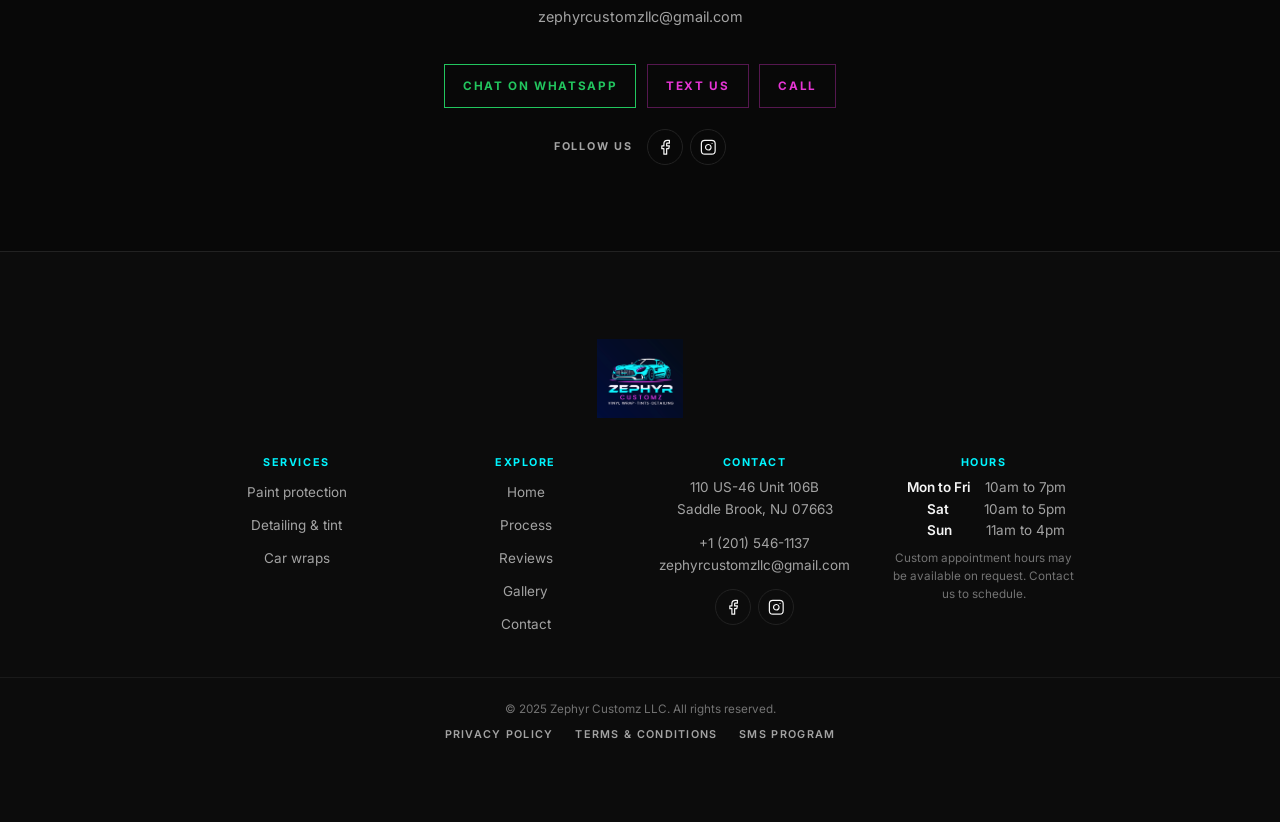
==== commit 7ebac7b0: "Add SMS Program page and strengthen SMS wording in Privacy and Terms - New sms-program page (widget " ====
--- a/index.html
+++ b/index.html
@@ -505,6 +505,7 @@
     <nav class="footer__legal" aria-label="Legal">
       <a href="privacy-policy.html">Privacy Policy</a>
       <a href="terms-and-conditions.html">Terms &amp; Conditions</a>
+      <a href="sms-program.html">SMS Program</a>
     </nav>
   </div>
 </footer>
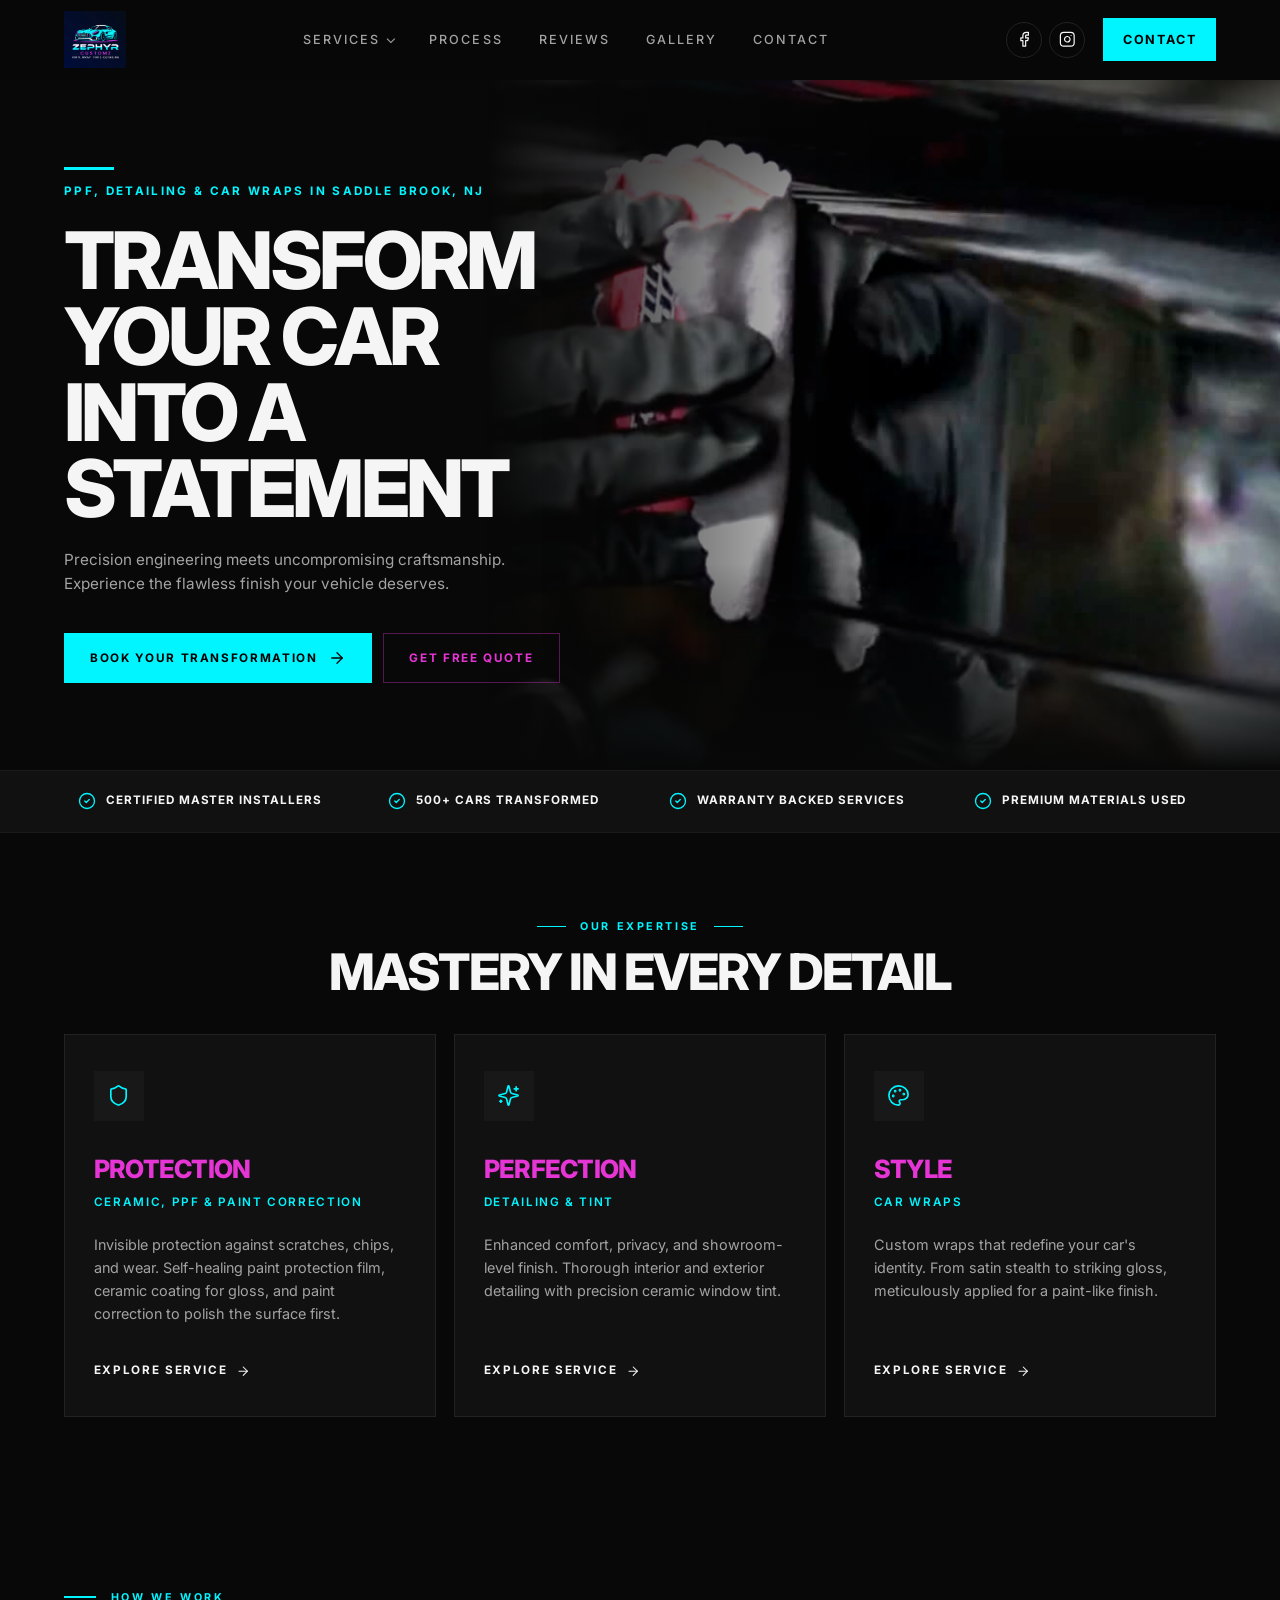
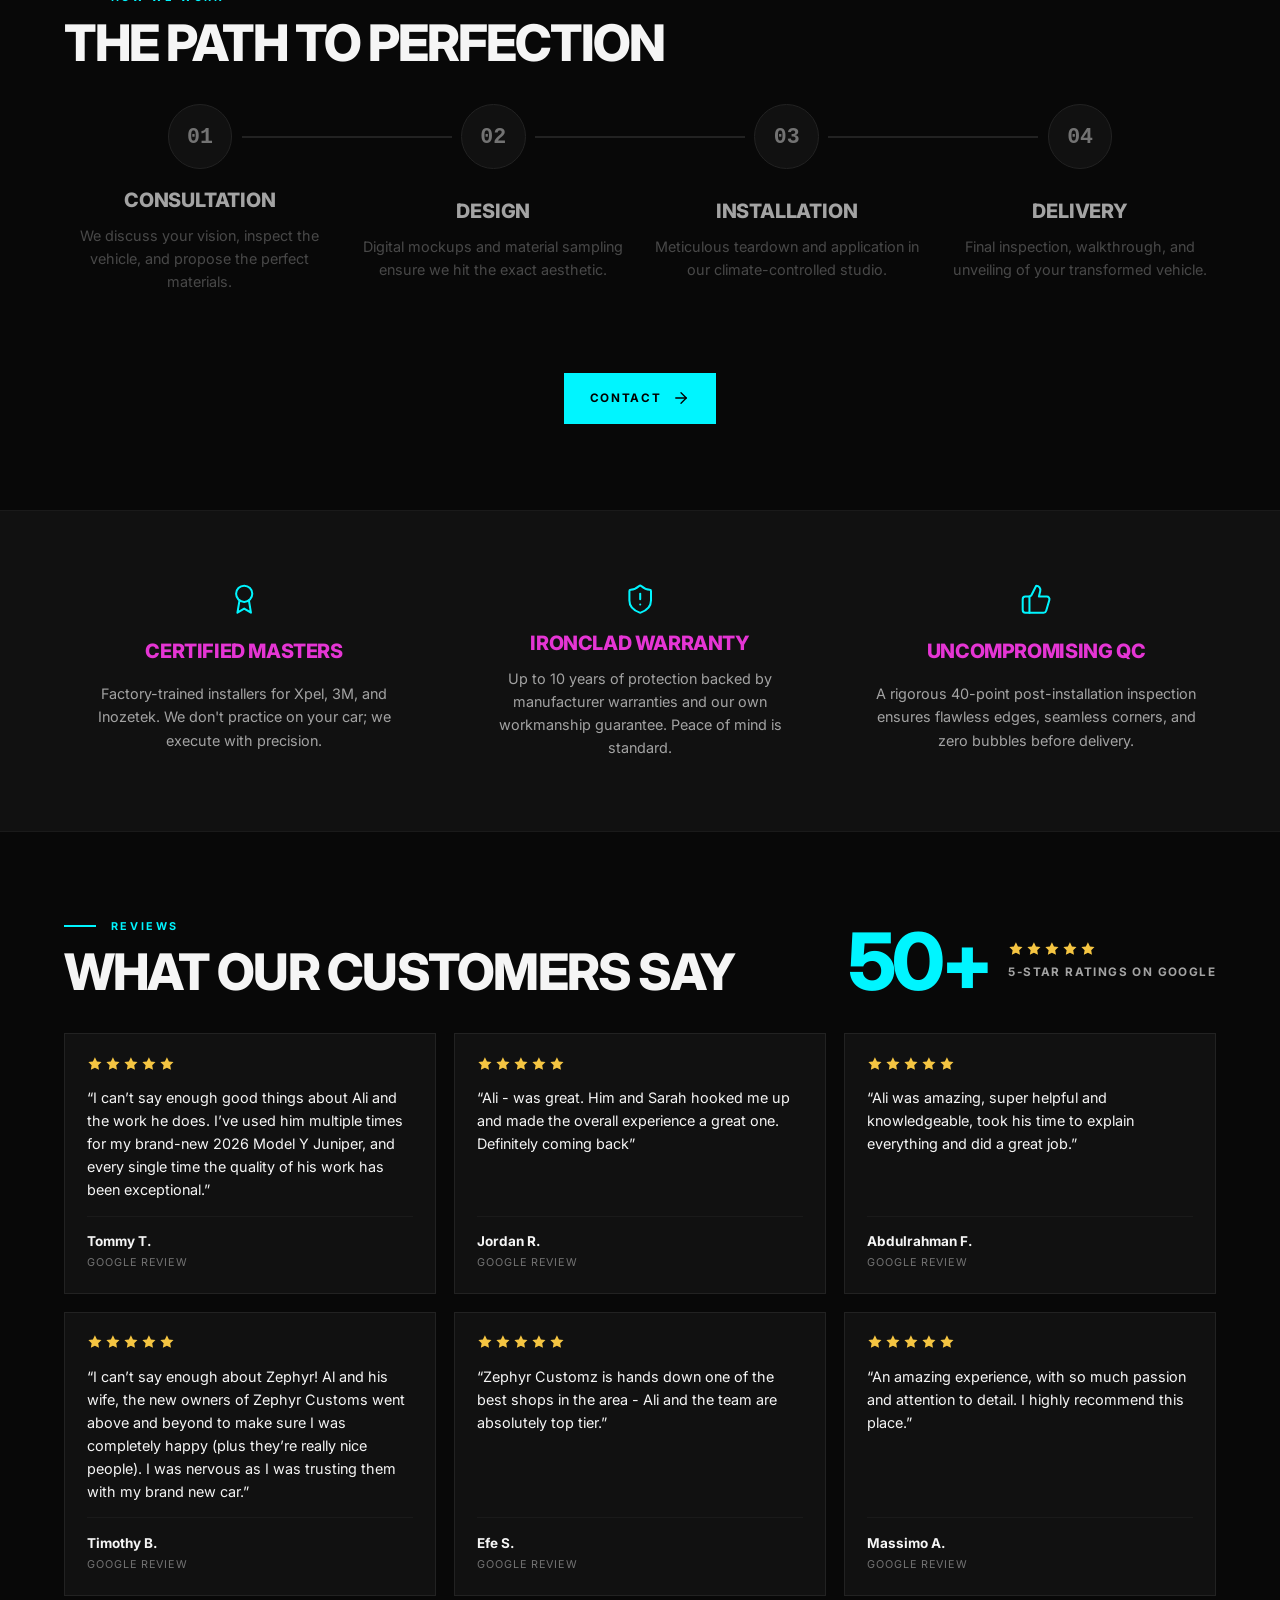
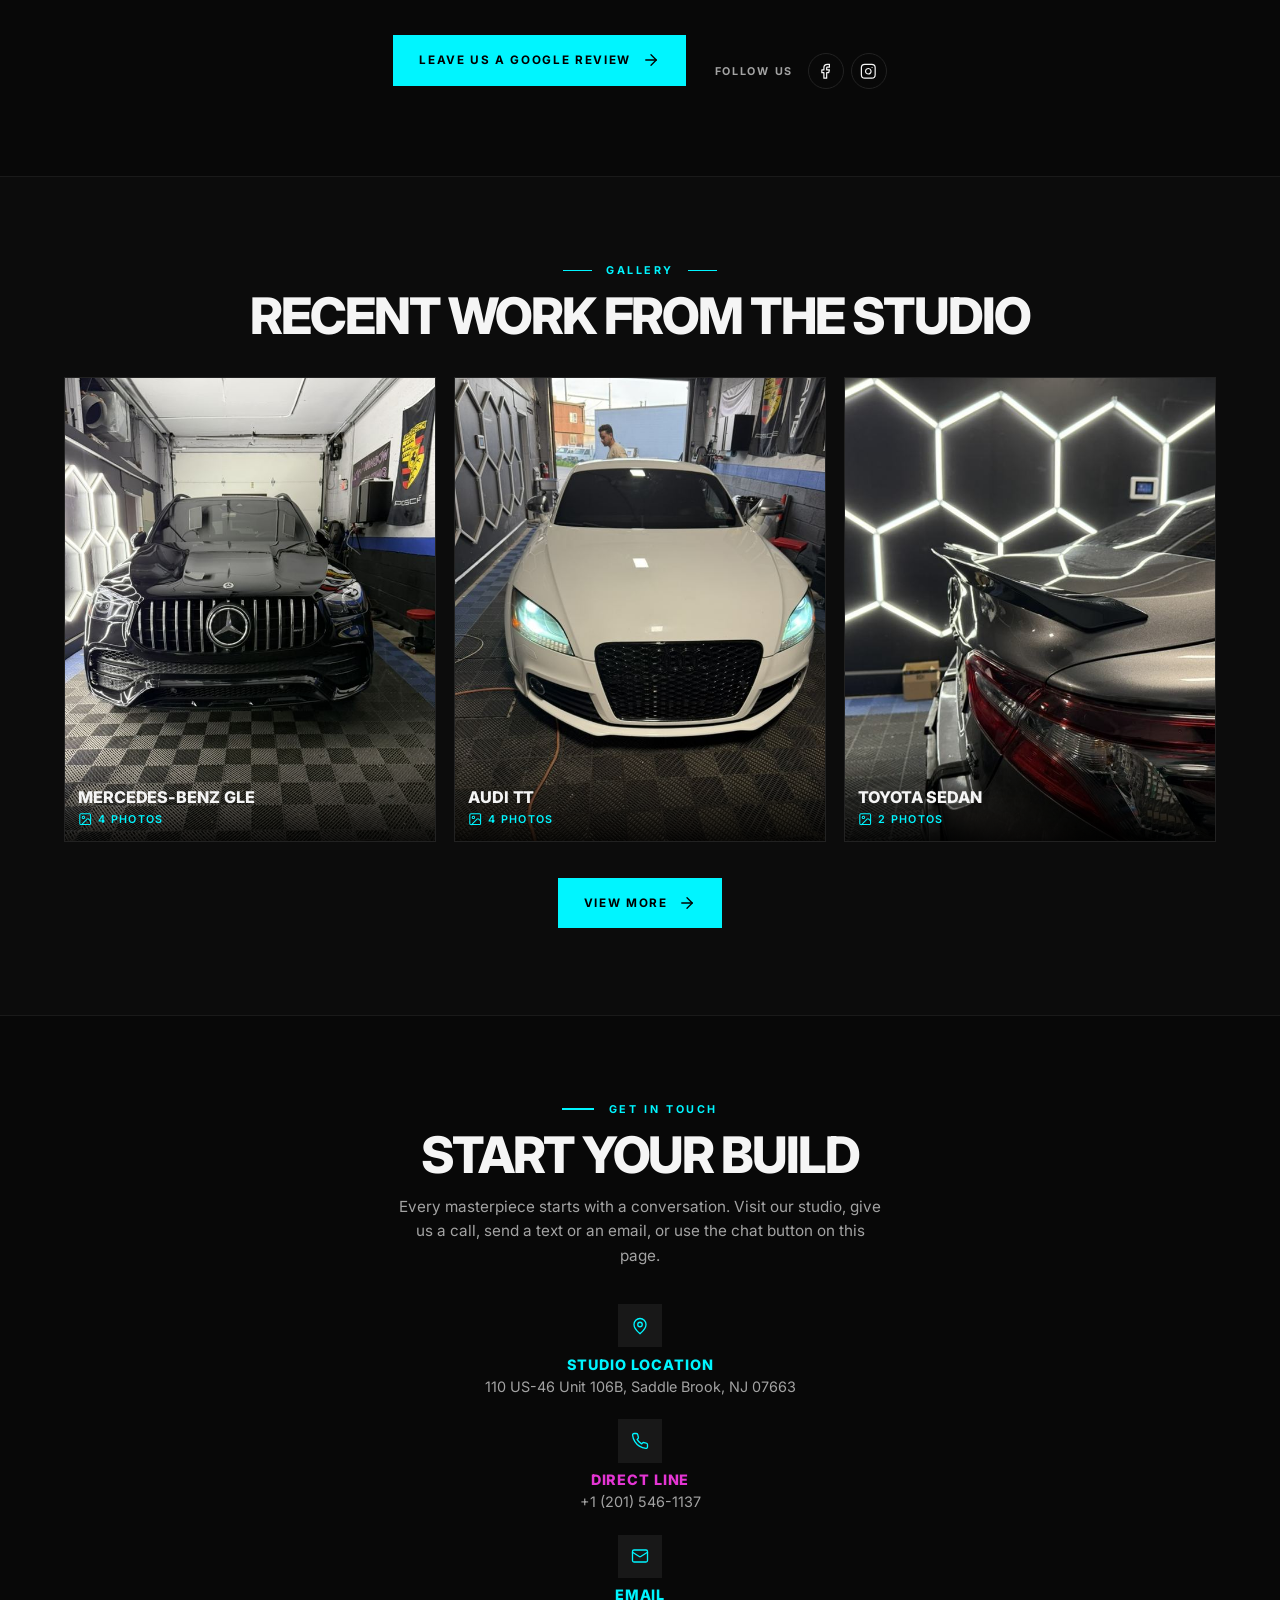
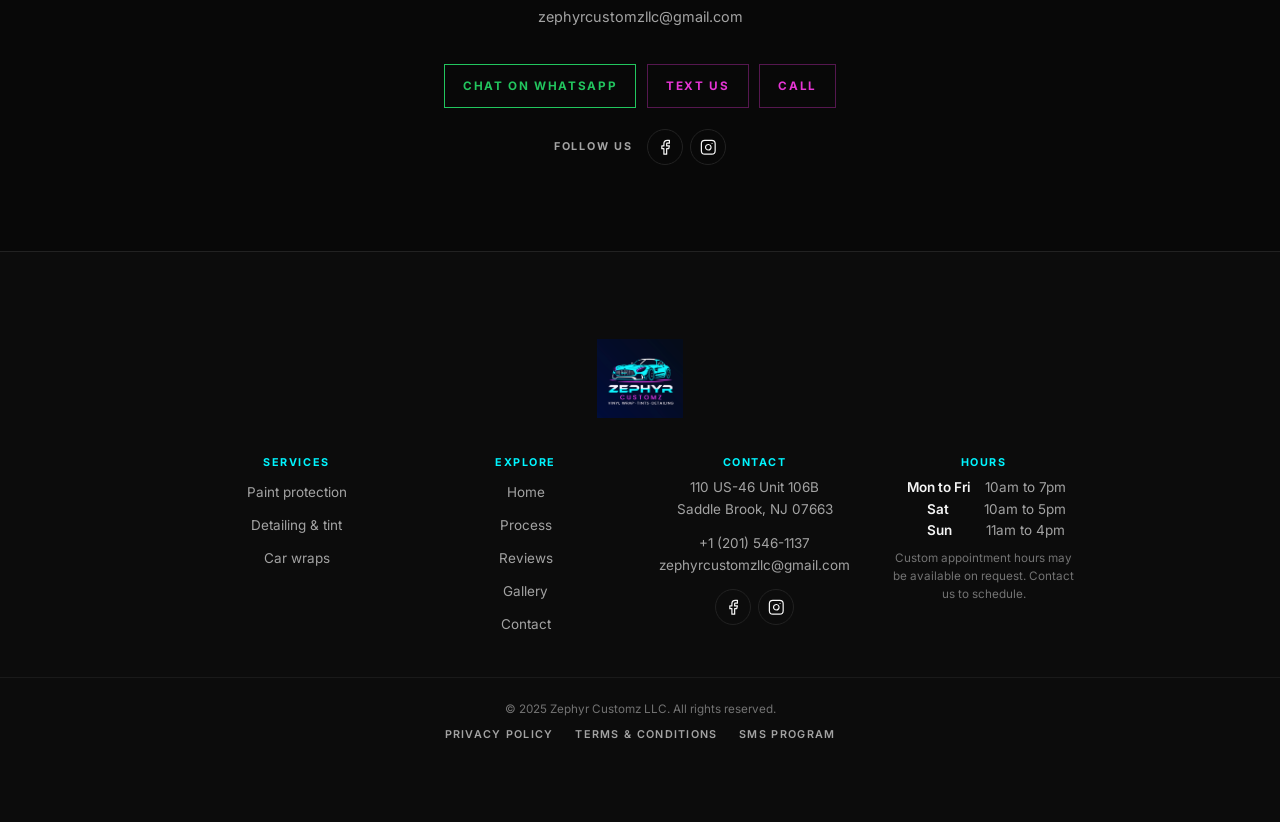
==== commit 9f2dbaa3: "Rename Book now buttons to Contact Co-Authored-By: Claude Sonnet 5.5 <noreply@anthropic.com>" ====
--- a/index.html
+++ b/index.html
@@ -131,7 +131,7 @@
         <li><a class="social__link" href="https://www.facebook.com/p/Zephyr-Customz-61579824745924/" target="_blank" rel="noopener" aria-label="Zephyr Customz on Facebook"><svg class="icon" aria-hidden="true"><use href="#i-facebook"/></svg></a></li>
         <li><a class="social__link" href="https://www.instagram.com/zephyrcustomznj/" target="_blank" rel="noopener" aria-label="Zephyr Customz on Instagram"><svg class="icon" aria-hidden="true"><use href="#i-instagram"/></svg></a></li>
       </ul>
-      <a class="btn btn--primary nav__cta" href="#contact">Book now</a>
+      <a class="btn btn--primary nav__cta" href="#contact">Contact</a>
     </div>
 
     <button class="nav__toggle" type="button" aria-expanded="false" aria-controls="site-nav" aria-label="Open menu">
@@ -245,7 +245,7 @@
       </ol>
 
       <div class="process__cta reveal">
-        <a class="btn btn--primary" href="#contact">Book now
+        <a class="btn btn--primary" href="#contact">Contact
           <svg class="icon" aria-hidden="true"><use href="#i-arrow"/></svg>
         </a>
       </div>
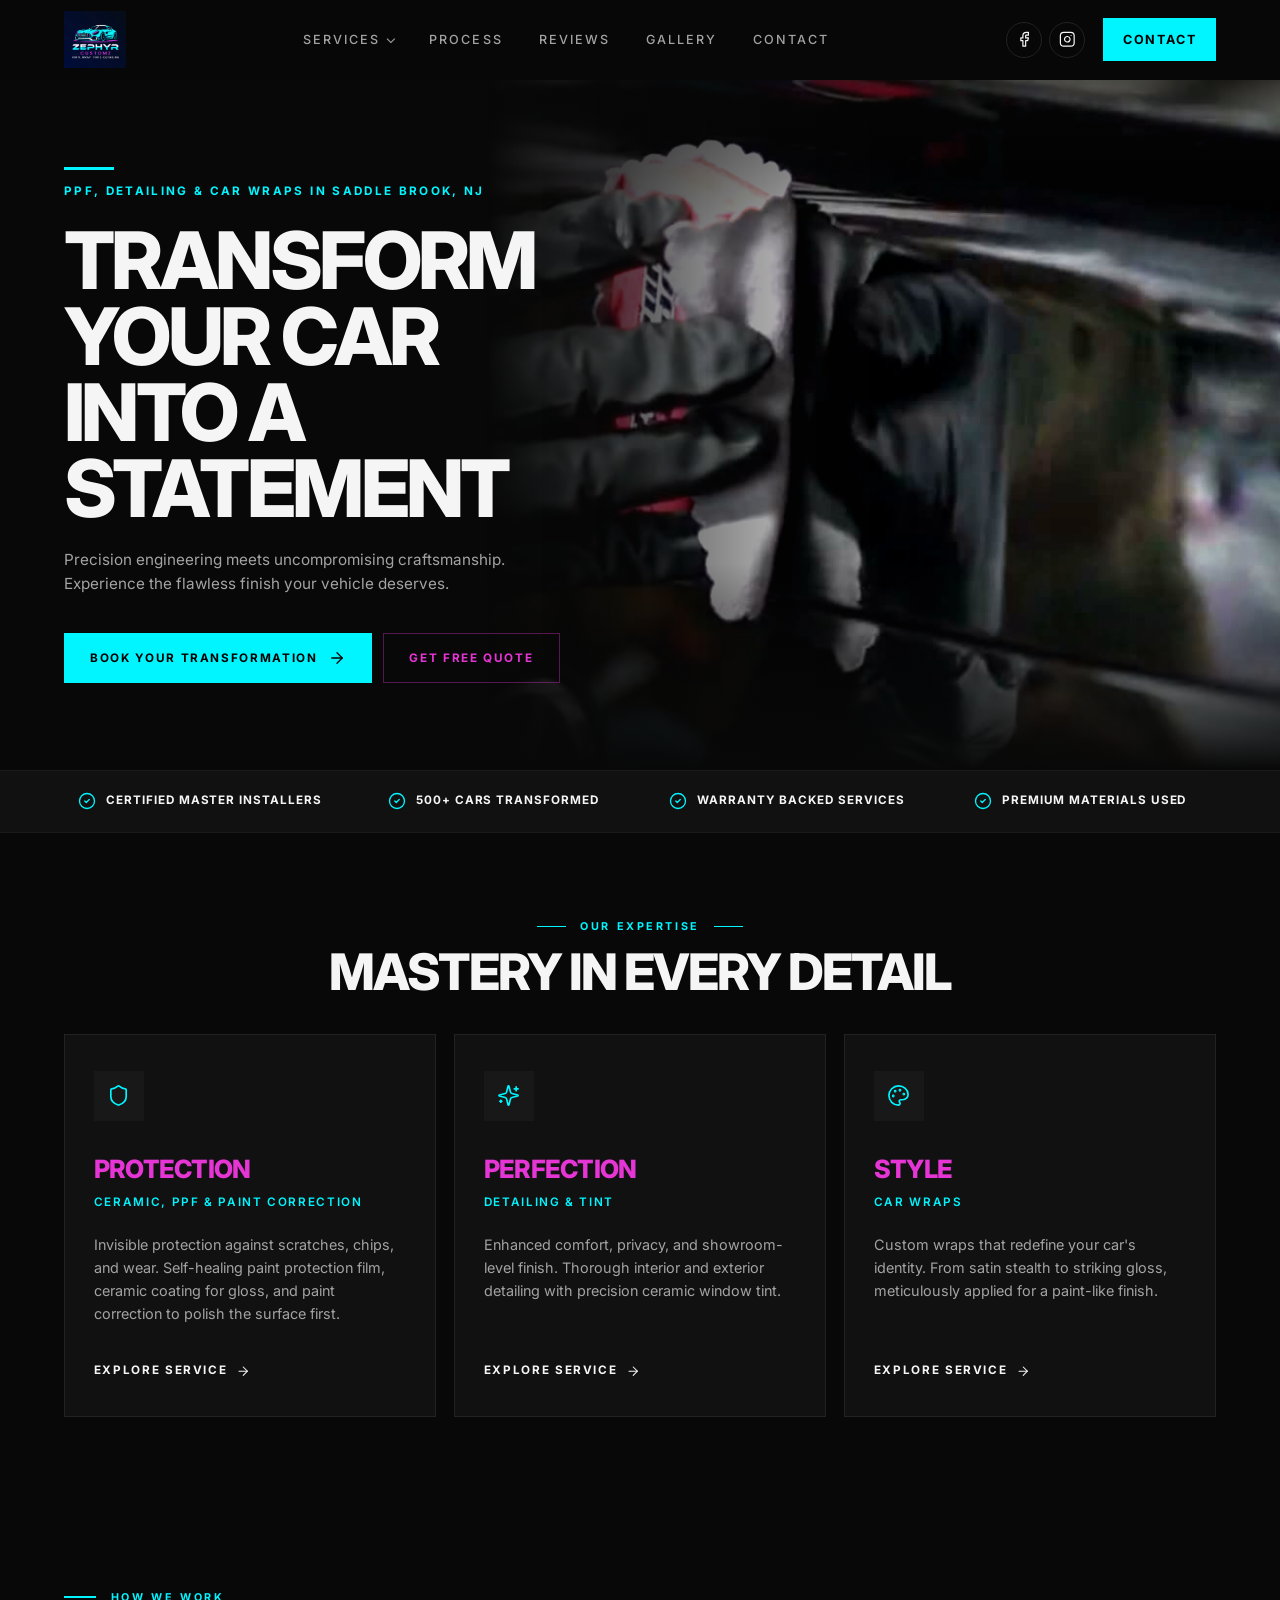
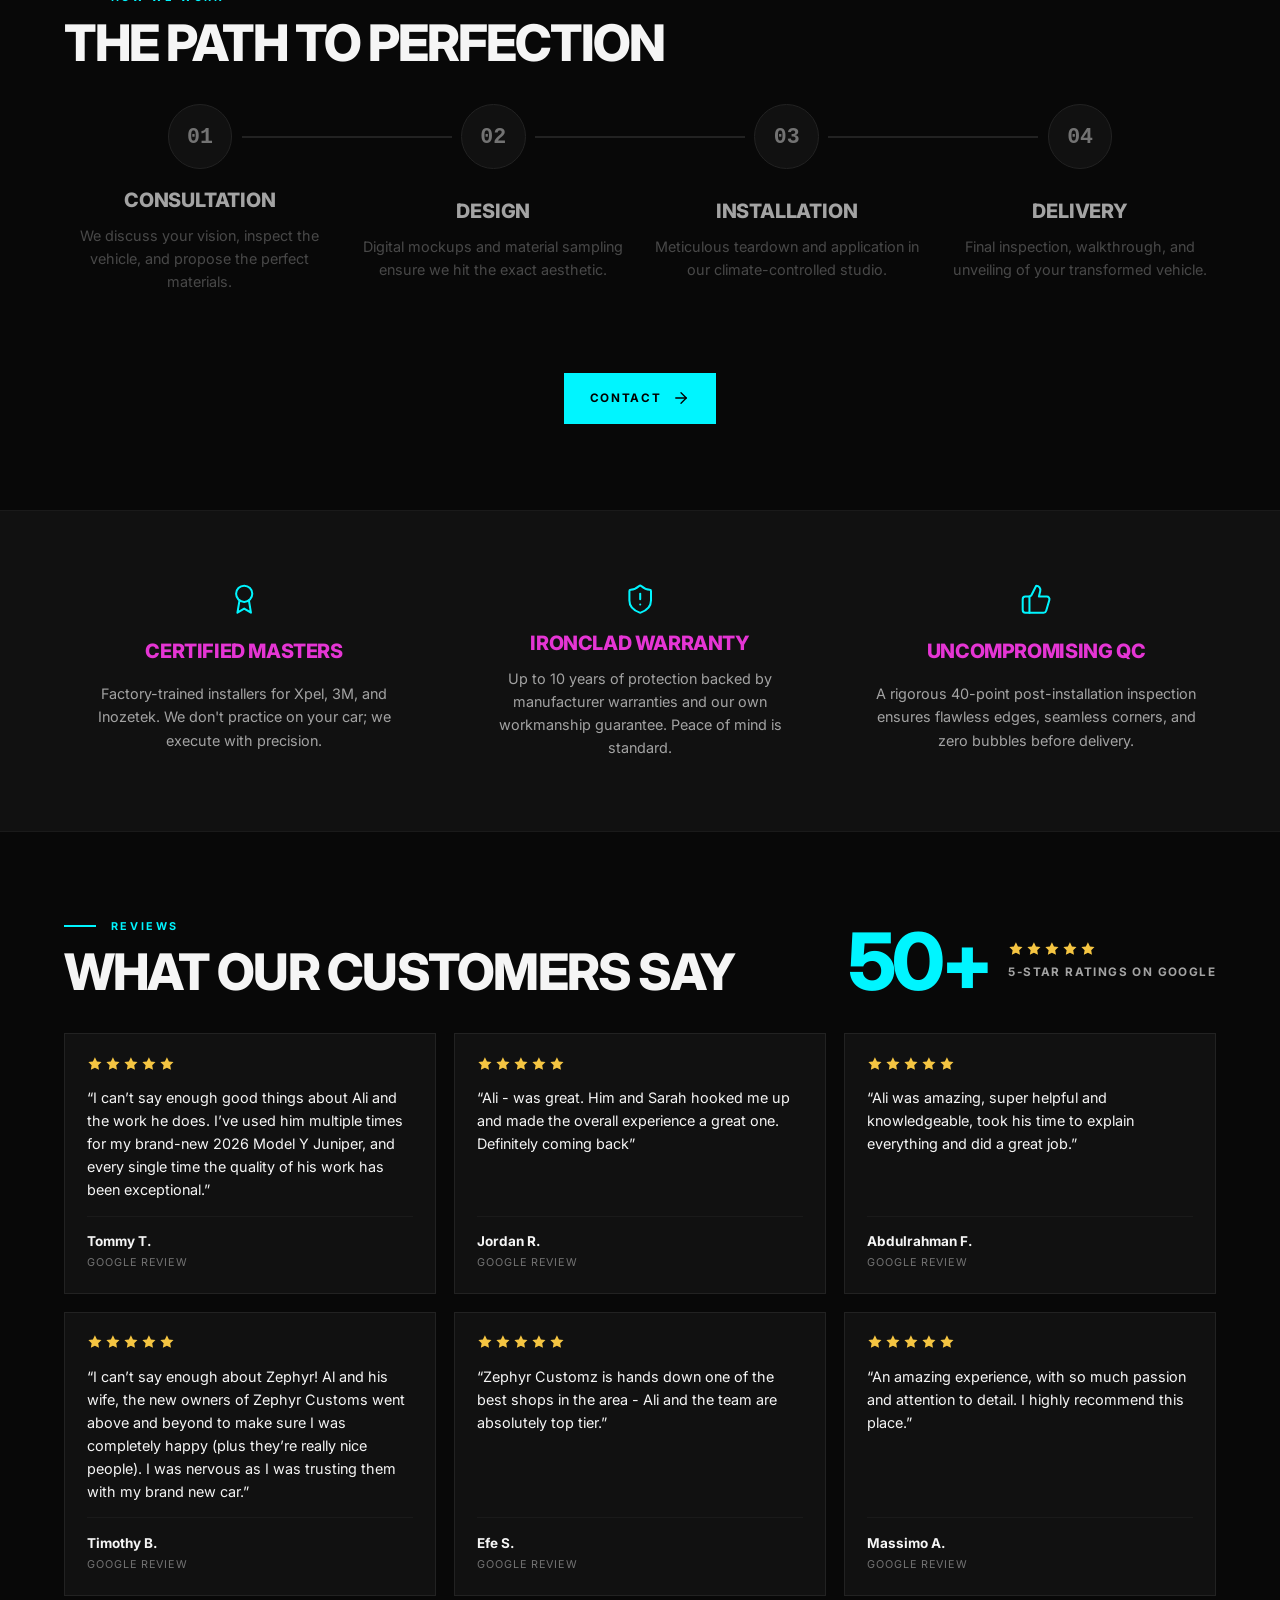
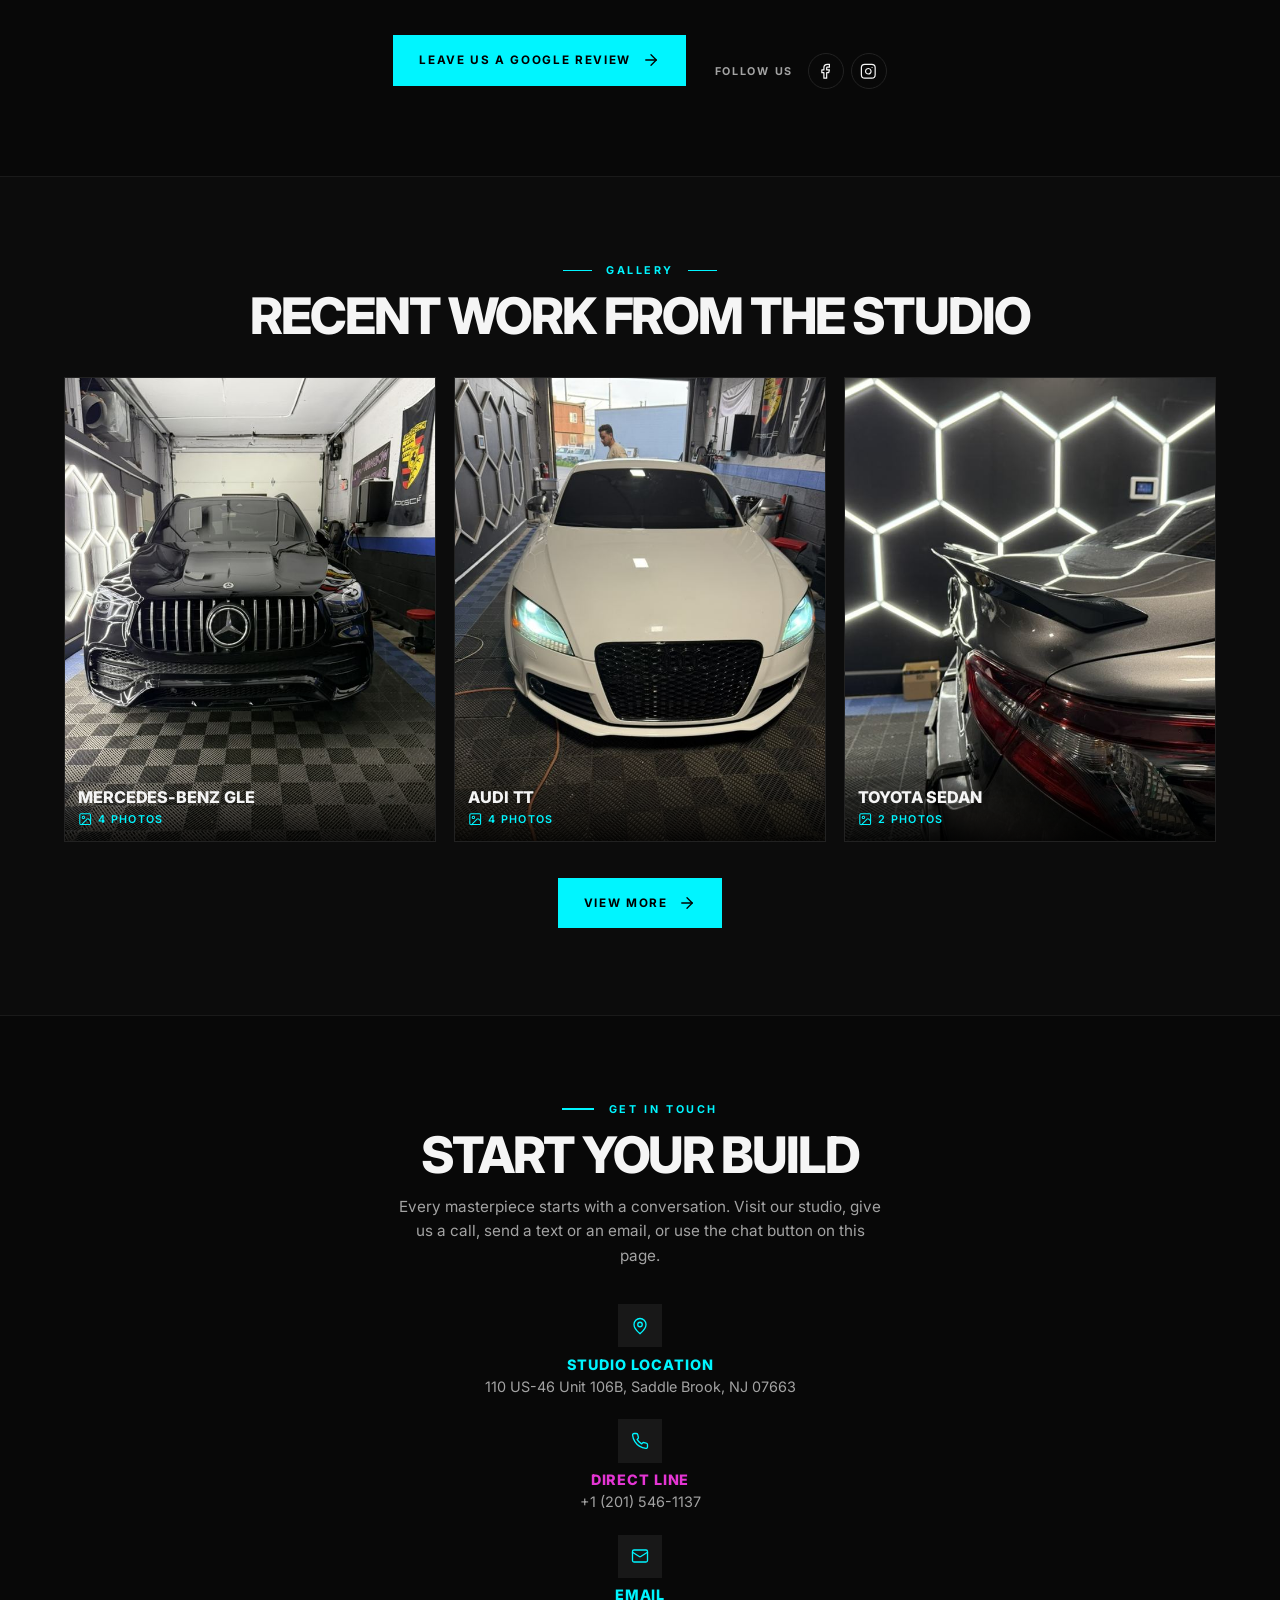
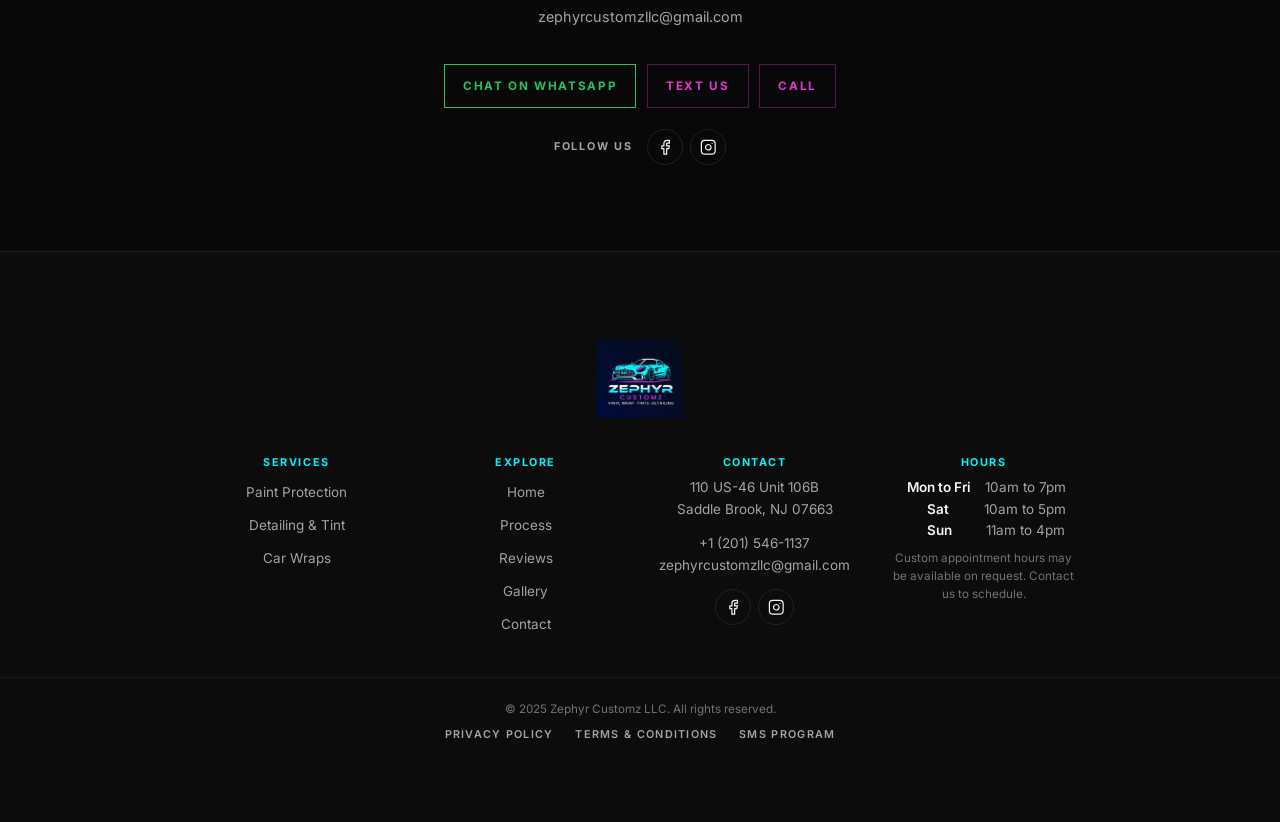
==== commit 1647f6cd: "Capitalize service names (Car Wraps, Paint Protection, Detailing & Tint, etc.) Co-Authored-By: Claud" ====
--- a/index.html
+++ b/index.html
@@ -110,9 +110,9 @@
         <li class="has-sub">
           <a href="#services">Services</a>
           <ul class="subnav" aria-label="Services">
-            <li><a href="paint-protection.html"><span class="subnav__title">Paint protection</span><span class="subnav__text">Ceramic, PPF and paint correction</span></a></li>
-            <li><a href="detailing-tint.html"><span class="subnav__title">Detailing &amp; tint</span><span class="subnav__text">Showroom finish and ceramic tint</span></a></li>
-            <li><a href="car-wraps.html"><span class="subnav__title">Car wraps</span><span class="subnav__text">Color change and custom finishes</span></a></li>
+            <li><a href="paint-protection.html"><span class="subnav__title">Paint Protection</span><span class="subnav__text">Ceramic, PPF and Paint Correction</span></a></li>
+            <li><a href="detailing-tint.html"><span class="subnav__title">Detailing &amp; Tint</span><span class="subnav__text">Showroom finish and ceramic tint</span></a></li>
+            <li><a href="car-wraps.html"><span class="subnav__title">Car Wraps</span><span class="subnav__text">Color change and custom finishes</span></a></li>
           </ul>
         </li>
         <li><a href="#process">Process</a></li>
@@ -184,7 +184,7 @@
         <article class="card reveal">
           <span class="card__icon"><svg class="icon" aria-hidden="true"><use href="#i-shield"/></svg></span>
           <h3 class="card__title">Protection</h3>
-          <p class="card__sub">Ceramic, PPF &amp; paint correction</p>
+          <p class="card__sub">Ceramic, PPF &amp; Paint Correction</p>
           <p class="card__text">Invisible protection against scratches, chips, and wear. Self-healing paint protection film, ceramic coating for gloss, and paint correction to polish the surface first.</p>
           <a class="link-arrow" href="paint-protection.html">Explore service
             <svg class="icon" aria-hidden="true"><use href="#i-arrow"/></svg>
@@ -194,7 +194,7 @@
         <article class="card reveal">
           <span class="card__icon"><svg class="icon" aria-hidden="true"><use href="#i-sparkles"/></svg></span>
           <h3 class="card__title">Perfection</h3>
-          <p class="card__sub">Detailing &amp; tint</p>
+          <p class="card__sub">Detailing &amp; Tint</p>
           <p class="card__text">Enhanced comfort, privacy, and showroom-level finish. Thorough interior and exterior detailing with precision ceramic window tint.</p>
           <a class="link-arrow" href="detailing-tint.html">Explore service
             <svg class="icon" aria-hidden="true"><use href="#i-arrow"/></svg>
@@ -204,7 +204,7 @@
         <article class="card reveal">
           <span class="card__icon"><svg class="icon" aria-hidden="true"><use href="#i-palette"/></svg></span>
           <h3 class="card__title">Style</h3>
-          <p class="card__sub">Car wraps</p>
+          <p class="card__sub">Car Wraps</p>
           <p class="card__text">Custom wraps that redefine your car's identity. From satin stealth to striking gloss, meticulously applied for a paint-like finish.</p>
           <a class="link-arrow" href="car-wraps.html">Explore service
             <svg class="icon" aria-hidden="true"><use href="#i-arrow"/></svg>
@@ -381,7 +381,7 @@
           <button class="project" type="button" data-project="toyota-sedan" aria-haspopup="dialog">
             <img src="assets/images/projects/toyota-sedan/01-thumb.jpg" alt="Gray Toyota sedan under the studio hexagon lights" width="640" height="800" loading="lazy">
             <span class="project__meta">
-              <span class="project__title">Toyota sedan</span>
+              <span class="project__title">Toyota Sedan</span>
               <span class="project__count"><svg class="icon" aria-hidden="true"><use href="#i-image"/></svg>2 photos</span>
             </span>
           </button>
@@ -458,9 +458,9 @@
       <nav class="footer__col footer__nav" aria-label="Services">
         <p class="footer__label">Services</p>
         <ul>
-          <li><a href="paint-protection.html">Paint protection</a></li>
-          <li><a href="detailing-tint.html">Detailing &amp; tint</a></li>
-          <li><a href="car-wraps.html">Car wraps</a></li>
+          <li><a href="paint-protection.html">Paint Protection</a></li>
+          <li><a href="detailing-tint.html">Detailing &amp; Tint</a></li>
+          <li><a href="car-wraps.html">Car Wraps</a></li>
         </ul>
       </nav>
       <nav class="footer__col footer__nav" aria-label="Explore">
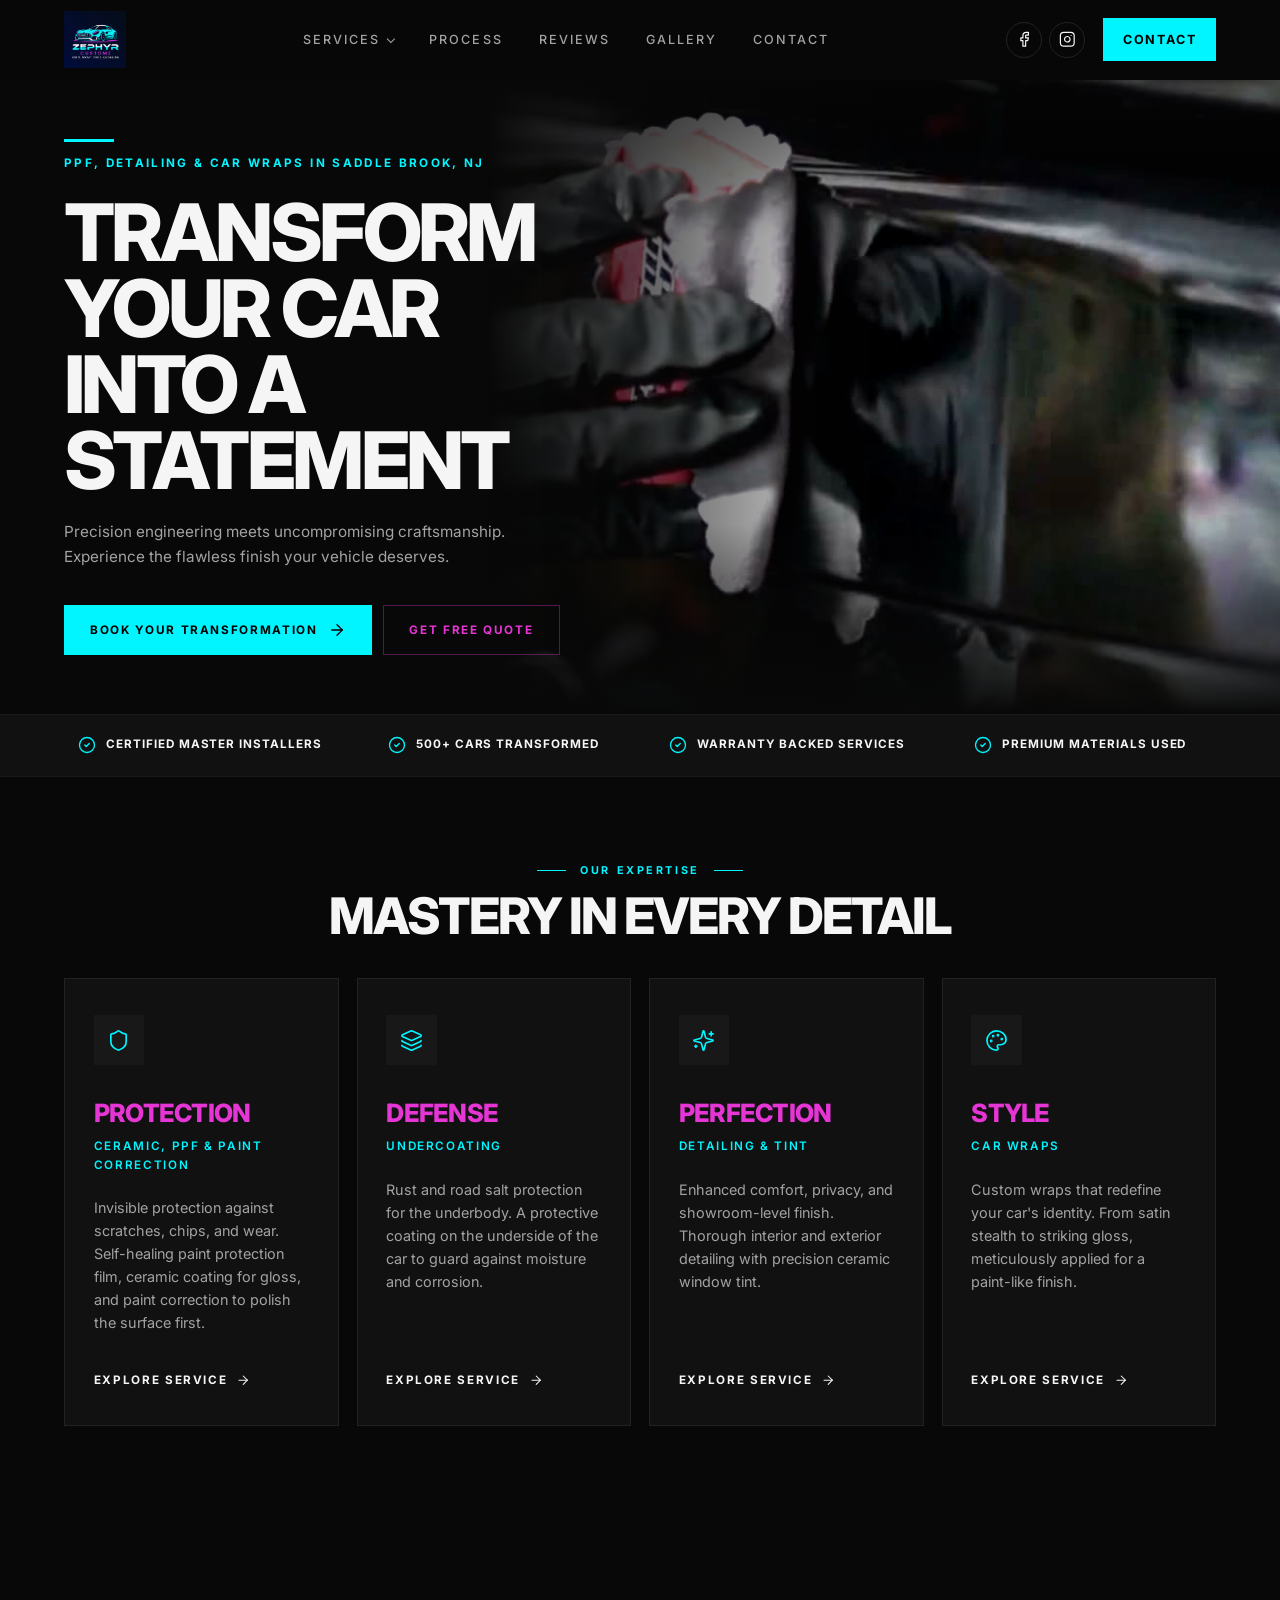
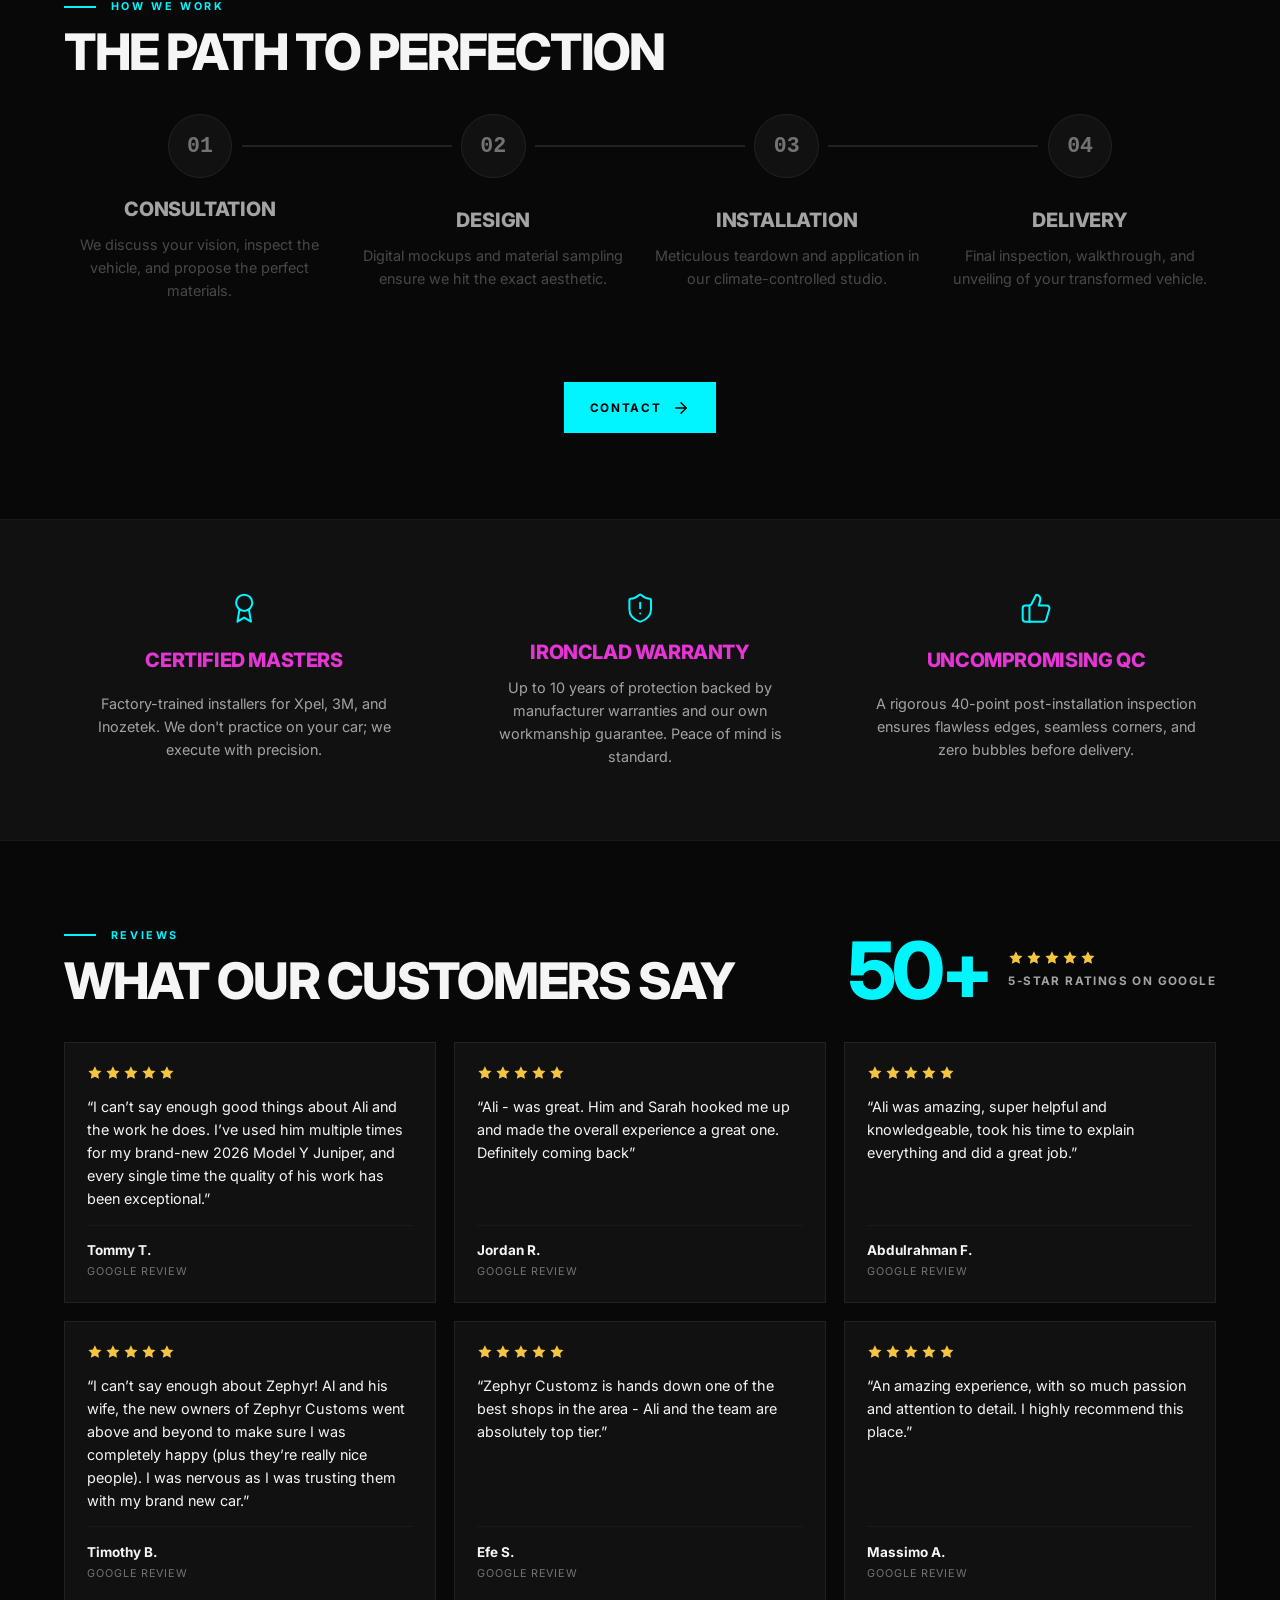
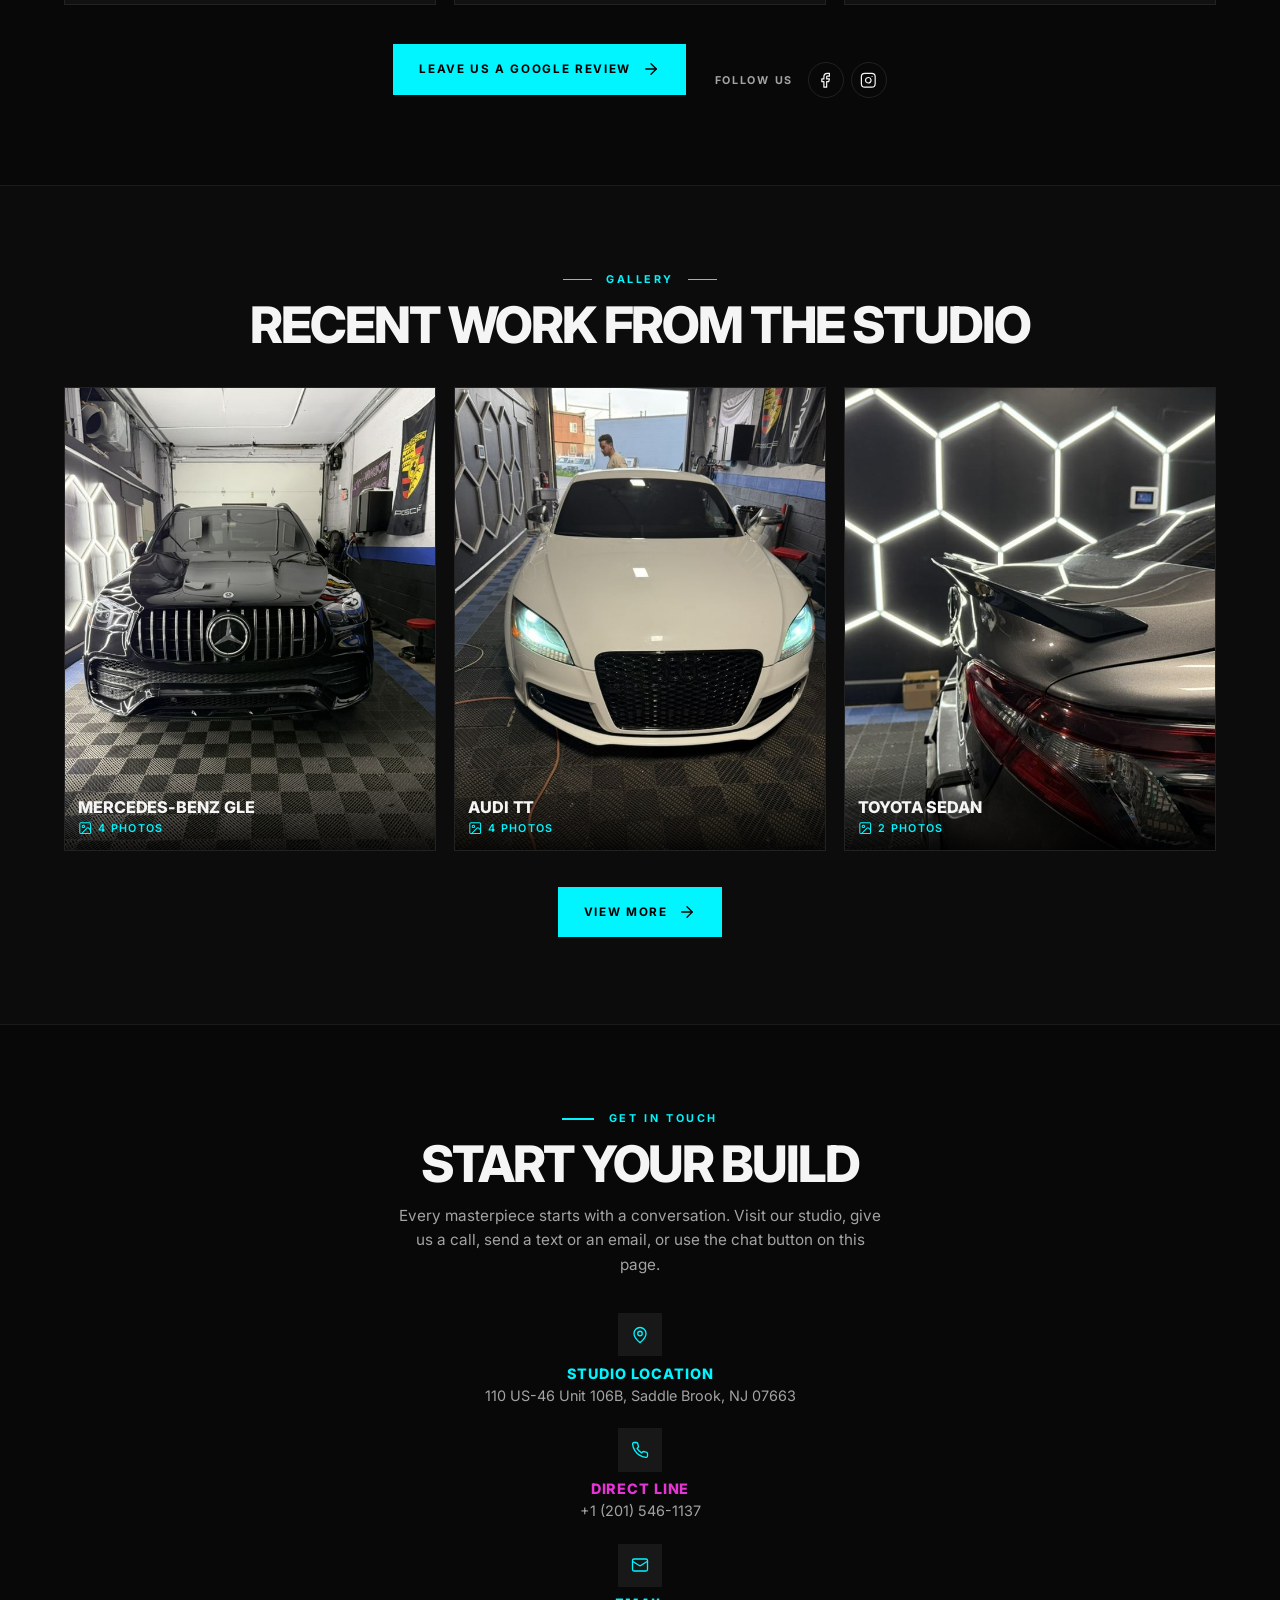
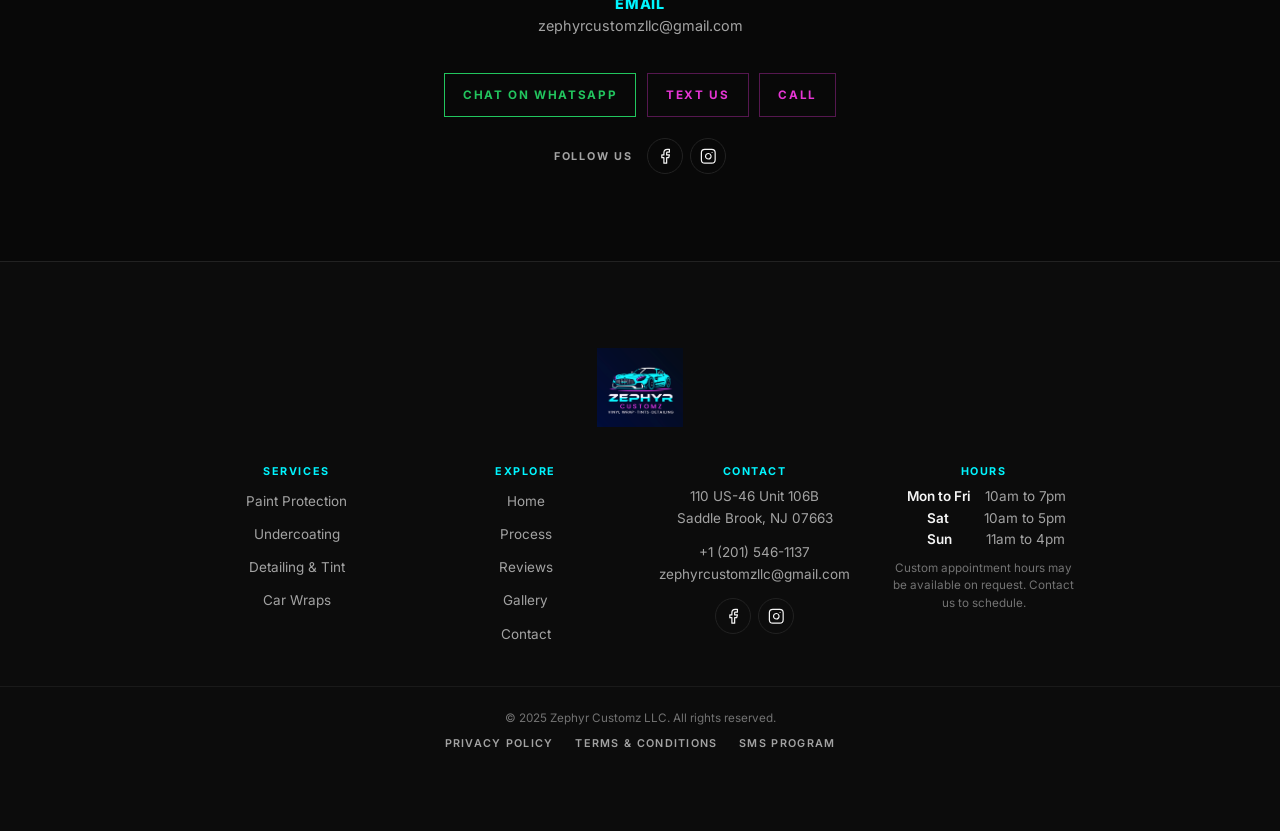
==== commit 0dfe74b8: "Add Black Friday offers with hero countdown, chat-widget buttons, Undercoating page - Black Friday o" ====
--- a/index.html
+++ b/index.html
@@ -111,6 +111,7 @@
           <a href="#services">Services</a>
           <ul class="subnav" aria-label="Services">
             <li><a href="paint-protection.html"><span class="subnav__title">Paint Protection</span><span class="subnav__text">Ceramic, PPF and Paint Correction</span></a></li>
+            <li><a href="undercoating.html"><span class="subnav__title">Undercoating</span><span class="subnav__text">Rust and road salt protection</span></a></li>
             <li><a href="detailing-tint.html"><span class="subnav__title">Detailing &amp; Tint</span><span class="subnav__text">Showroom finish and ceramic tint</span></a></li>
             <li><a href="car-wraps.html"><span class="subnav__title">Car Wraps</span><span class="subnav__text">Color change and custom finishes</span></a></li>
           </ul>
@@ -131,7 +132,7 @@
         <li><a class="social__link" href="https://www.facebook.com/p/Zephyr-Customz-61579824745924/" target="_blank" rel="noopener" aria-label="Zephyr Customz on Facebook"><svg class="icon" aria-hidden="true"><use href="#i-facebook"/></svg></a></li>
         <li><a class="social__link" href="https://www.instagram.com/zephyrcustomznj/" target="_blank" rel="noopener" aria-label="Zephyr Customz on Instagram"><svg class="icon" aria-hidden="true"><use href="#i-instagram"/></svg></a></li>
       </ul>
-      <a class="btn btn--primary nav__cta" href="#contact">Contact</a>
+      <a class="btn btn--primary nav__cta" data-open-chat href="#contact">Contact</a>
     </div>
 
     <button class="nav__toggle" type="button" aria-expanded="false" aria-controls="site-nav" aria-label="Open menu">
@@ -154,10 +155,62 @@
       </h1>
       <p class="hero__lead">Precision engineering meets uncompromising craftsmanship. Experience the flawless finish your vehicle deserves.</p>
       <div class="hero__actions">
-        <a class="btn btn--primary" href="#contact">Book your transformation
+        <a class="btn btn--primary" data-open-chat href="#contact">Book your transformation
           <svg class="icon" aria-hidden="true"><use href="#i-arrow"/></svg>
         </a>
-        <a class="btn btn--outline" href="#contact">Get free quote</a>
+        <a class="btn btn--outline" data-open-chat href="#contact">Get free quote</a>
+      </div>
+      <div class="hero__promo" data-promo>
+        <div class="hero__promo-info">
+          <p class="hero__promo-kicker">Black Friday</p>
+          <p class="hero__promo-label">Offers end in</p>
+        </div>
+        <div class="countdown countdown--hero" role="timer" aria-label="Time left on the Black Friday offers">
+          <div class="countdown__unit"><span class="countdown__num" data-cd="days">00</span><span class="countdown__name">Days</span></div>
+          <div class="countdown__unit"><span class="countdown__num" data-cd="hours">00</span><span class="countdown__name">Hours</span></div>
+          <div class="countdown__unit"><span class="countdown__num" data-cd="minutes">00</span><span class="countdown__name">Min</span></div>
+          <div class="countdown__unit"><span class="countdown__num" data-cd="seconds">00</span><span class="countdown__name">Sec</span></div>
+        </div>
+        <a class="link-arrow hero__promo-link" href="#offers">See offers
+          <svg class="icon" aria-hidden="true"><use href="#i-arrow"/></svg>
+        </a>
+      </div>
+    </div>
+  </section>
+
+  <!-- BLACK FRIDAY OFFERS -->
+  <section class="offers" id="offers" aria-labelledby="offers-title" data-end="2026-11-30T00:00:00-05:00">
+    <div class="container">
+      <header class="offers__head">
+        <p class="eyebrow eyebrow--lines">Black Friday promotions</p>
+        <h2 id="offers-title">Two offers. One week only.</h2>
+      </header>
+
+      <div class="offers__grid">
+        <article class="offer reveal">
+          <p class="offer__kicker">Ceramic</p>
+          <h3 class="offer__title">Ceramic Coating</h3>
+          <p class="offer__price">$399</p>
+          <ul class="ticks">
+            <li>5-year ceramic coating</li>
+          </ul>
+          <a class="btn btn--primary" data-open-chat href="#contact">Claim this offer
+            <svg class="icon" aria-hidden="true"><use href="#i-arrow"/></svg>
+          </a>
+        </article>
+
+        <article class="offer offer--hybrid reveal">
+          <p class="offer__kicker">Hybrid</p>
+          <h3 class="offer__title">Hybrid Package</h3>
+          <p class="offer__price">$1,799</p>
+          <ul class="ticks">
+            <li>Full front PPF</li>
+            <li>7-year ceramic coating for the rest of the car</li>
+          </ul>
+          <a class="btn btn--primary" data-open-chat href="#contact">Claim this offer
+            <svg class="icon" aria-hidden="true"><use href="#i-arrow"/></svg>
+          </a>
+        </article>
       </div>
     </div>
   </section>
@@ -180,7 +233,7 @@
         <h2 id="services-title">Mastery in every detail</h2>
       </header>
 
-      <div class="cards" data-reveal-group>
+      <div class="cards cards--four" data-reveal-group>
         <article class="card reveal">
           <span class="card__icon"><svg class="icon" aria-hidden="true"><use href="#i-shield"/></svg></span>
           <h3 class="card__title">Protection</h3>
@@ -192,6 +245,16 @@
         </article>
 
         <article class="card reveal">
+          <span class="card__icon"><svg class="icon" aria-hidden="true"><use href="#i-layers"/></svg></span>
+          <h3 class="card__title">Defense</h3>
+          <p class="card__sub">Undercoating</p>
+          <p class="card__text">Rust and road salt protection for the underbody. A protective coating on the underside of the car to guard against moisture and corrosion.</p>
+          <a class="link-arrow" href="undercoating.html">Explore service
+            <svg class="icon" aria-hidden="true"><use href="#i-arrow"/></svg>
+          </a>
+        </article>
+
+        <article class="card reveal">
           <span class="card__icon"><svg class="icon" aria-hidden="true"><use href="#i-sparkles"/></svg></span>
           <h3 class="card__title">Perfection</h3>
           <p class="card__sub">Detailing &amp; Tint</p>
@@ -245,7 +308,7 @@
       </ol>
 
       <div class="process__cta reveal">
-        <a class="btn btn--primary" href="#contact">Contact
+        <a class="btn btn--primary" data-open-chat href="#contact">Contact
           <svg class="icon" aria-hidden="true"><use href="#i-arrow"/></svg>
         </a>
       </div>
@@ -459,6 +522,7 @@
         <p class="footer__label">Services</p>
         <ul>
           <li><a href="paint-protection.html">Paint Protection</a></li>
+          <li><a href="undercoating.html">Undercoating</a></li>
           <li><a href="detailing-tint.html">Detailing &amp; Tint</a></li>
           <li><a href="car-wraps.html">Car Wraps</a></li>
         </ul>
@@ -541,7 +605,7 @@
         <ul class="viewer__chips" id="viewer-chips"></ul>
       </div>
       <div class="viewer__actions">
-        <a class="btn btn--primary btn--block" id="viewer-book" href="#contact">Book this service</a>
+        <a class="btn btn--primary btn--block" id="viewer-book" data-open-chat href="#contact">Book this service</a>
         <a class="btn btn--outline btn--block" id="viewer-text" href="sms:12015461137"><span class="viewer__lbl-lg">Text +1 (201) 546-1137</span><span class="viewer__lbl-sm">Text us</span></a>
       </div>
     </div>
--- a/css/style.css
+++ b/css/style.css
@@ -325,6 +325,45 @@
   margin-top: var(--space-4);
 }
 
+.hero__promo {
+  display: grid;
+  grid-template-columns: 1fr auto;
+  grid-template-areas: "info link" "timer timer";
+  align-items: center;
+  gap: 0.75rem 1rem;
+  width: fit-content;
+  max-width: 100%;
+  margin-top: var(--space-3);
+  padding: 0.9rem 1rem;
+  background: rgba(8, 8, 8, 0.72);
+  border: 1px solid var(--cyan-dim);
+  -webkit-backdrop-filter: blur(6px);
+  backdrop-filter: blur(6px);
+}
+.hero__promo-info { grid-area: info; }
+.hero__promo .countdown { grid-area: timer; }
+.hero__promo-link { grid-area: link; }
+.hero__promo-kicker {
+  font-size: 0.75rem;
+  font-weight: 700;
+  letter-spacing: 0.2em;
+  text-transform: uppercase;
+  color: var(--magenta);
+}
+.hero__promo-label {
+  margin-top: 0.15rem;
+  font-size: 0.8125rem;
+  font-weight: 600;
+  letter-spacing: 0.14em;
+  text-transform: uppercase;
+  color: var(--muted);
+}
+.countdown--hero { margin-top: 0; grid-template-columns: repeat(4, minmax(0, 4.5rem)); justify-content: start; }
+.countdown--hero .countdown__unit { padding: 0.5rem 0.25rem; gap: 0.25rem; }
+.countdown--hero .countdown__num { font-size: 1.5rem; }
+.hero__promo-link .icon { transform: rotate(90deg); }
+.hero__promo-link:hover { gap: 0.6rem; }
+
 /* ---------- Sections ---------- */
 .section { padding-block: var(--space-5); }
 .section--alt { background: var(--bg-alt); border-block: 1px solid var(--line-soft); }
@@ -501,6 +540,78 @@
 @keyframes ring {
   0% { box-shadow: 0 0 0 0 rgba(0, 245, 255, 0.55), 0 0 30px rgba(0, 245, 255, 0.22); }
   100% { box-shadow: 0 0 0 20px rgba(0, 245, 255, 0), 0 0 30px rgba(0, 245, 255, 0.22); }
+}
+
+/* ---------- Black Friday offers ---------- */
+.offers {
+  padding-block: var(--space-5);
+  background: linear-gradient(180deg, #0d1112 0%, var(--bg) 100%);
+  border-bottom: 1px solid var(--line-soft);
+}
+.offers__head { text-align: center; margin-bottom: var(--space-4); }
+.offers__head h2 {
+  margin: 0.9rem auto 0;
+  font-size: clamp(2rem, 7vw, 3.5rem);
+  letter-spacing: -0.04em;
+}
+.countdown {
+  display: grid;
+  grid-template-columns: repeat(4, minmax(0, 6rem));
+  justify-content: center;
+  gap: 0.5rem;
+  margin-top: var(--space-2);
+}
+.countdown__unit {
+  display: grid;
+  justify-items: center;
+  gap: 0.35rem;
+  padding: 0.9rem 0.25rem;
+  background: var(--surface);
+  border: 1px solid var(--line);
+}
+.countdown__num {
+  font-size: clamp(1.75rem, 8vw, 2.75rem);
+  font-weight: 800;
+  line-height: 1;
+  letter-spacing: -0.03em;
+  font-variant-numeric: tabular-nums;
+  color: var(--cyan);
+}
+.countdown__name {
+  font-size: 0.6875rem;
+  font-weight: 700;
+  letter-spacing: 0.14em;
+  text-transform: uppercase;
+  color: var(--muted);
+}
+.offers__grid { display: grid; gap: var(--space-2); max-width: 60rem; margin-inline: auto; }
+.offer {
+  display: flex;
+  flex-direction: column;
+  align-items: flex-start;
+  padding: 2rem 1.5rem;
+  background: var(--surface);
+  border: 1px solid var(--cyan-dim);
+}
+.offer--hybrid { border-color: var(--magenta-dim); background: linear-gradient(180deg, #160f16 0%, var(--surface) 60%); }
+.offer__kicker {
+  font-size: 0.8125rem;
+  font-weight: 600;
+  letter-spacing: 0.14em;
+  text-transform: uppercase;
+  color: var(--cyan);
+}
+.offer__title { margin-top: 0.75rem; font-size: 1.75rem; color: var(--magenta); letter-spacing: -0.03em; }
+.offer__price {
+  margin-top: var(--space-3);
+  font-size: clamp(3rem, 12vw, 4.5rem);
+  font-weight: 800;
+  line-height: 1;
+  letter-spacing: -0.04em;
+}
+.offer .btn { align-self: stretch; }
+@media (min-width: 48em) {
+  .offers__grid { grid-template-columns: 1fr 1fr; }
 }
 
 /* ---------- Trust bar ---------- */
@@ -813,7 +924,7 @@
 .svc-body .container,
 .svc-more .container { max-width: 72rem; }
 .section__head--center h2 { margin-inline: auto; }
-.svc-more .cards { max-width: 48rem; margin-inline: auto; }
+.svc-more .cards { max-width: 72rem; margin-inline: auto; }
 .svc-body { padding-block: var(--space-4) var(--space-5); }
 .svc-block { display: grid; gap: var(--space-4); align-items: center; padding-block: var(--space-4); border-top: 1px solid var(--line); }
 .svc-block:first-child { border-top: 0; }
@@ -956,6 +1067,11 @@
 .js .reveal.is-in { opacity: 1; transform: none; }
 
 /* ---------- Breakpoints ---------- */
+@media (max-width: 47.99em) { /* phones: keep the Black Friday countdown near the first screen */
+  .hero { padding-block: var(--space-3) var(--space-4); }
+  .hero__actions { margin-top: var(--space-3); }
+}
+
 @media (min-width: 35em) { /* 560px */
   .hero__actions { flex-direction: row; flex-wrap: wrap; }
   .facts { grid-template-columns: repeat(2, 1fr); }
@@ -965,6 +1081,7 @@
 
 @media (min-width: 48em) { /* 768px */
   :root { --gutter: 2rem; --space-5: 5rem; }
+  .hero__promo { grid-template-columns: auto auto auto; grid-template-areas: "info timer link"; gap: var(--space-3); margin-top: var(--space-4); padding: 1rem 1.5rem; }
   .cards { grid-template-columns: repeat(3, 1fr); gap: 1.25rem; }
   .reviews__head { grid-template-columns: 1fr auto; align-items: end; }
   .reviews__track { display: grid; grid-template-columns: repeat(2, 1fr); gap: 1rem; margin-inline: 0; padding: 0; overflow: visible; }
@@ -1057,7 +1174,7 @@
   .nav__menu > ul:not(.social) .subnav a { padding: 0.75rem 1rem; transition: background 0.2s; }
   .nav__menu > ul:not(.social) .subnav a:hover { background: var(--surface-2); }
 
-  .hero { min-height: 44rem; }
+  .hero { min-height: 44rem; padding-block: var(--space-4); }
   .hero__media { left: 38%; }
   .hero__media video {
     opacity: 1;
@@ -1134,7 +1251,8 @@
 }
 
 @media (min-width: 48em) {
-  .svc-more .cards { grid-template-columns: repeat(2, 1fr); }
+  .svc-more .cards { grid-template-columns: repeat(3, 1fr); }
+  .cards--four { grid-template-columns: repeat(2, 1fr); }
   .svc-block:not(.svc-block--center) { grid-template-columns: 1.1fr 0.9fr; gap: var(--space-5); }
   .svc-block--flip .svc-block__copy { order: 2; }
 }
@@ -1167,3 +1285,7 @@
   .js .reveal { opacity: 1; transform: none; }
   .project:hover img { transform: none; }
 }
+
+@media (min-width: 64em) { /* four services across */
+  .cards--four { grid-template-columns: repeat(4, 1fr); }
+}
